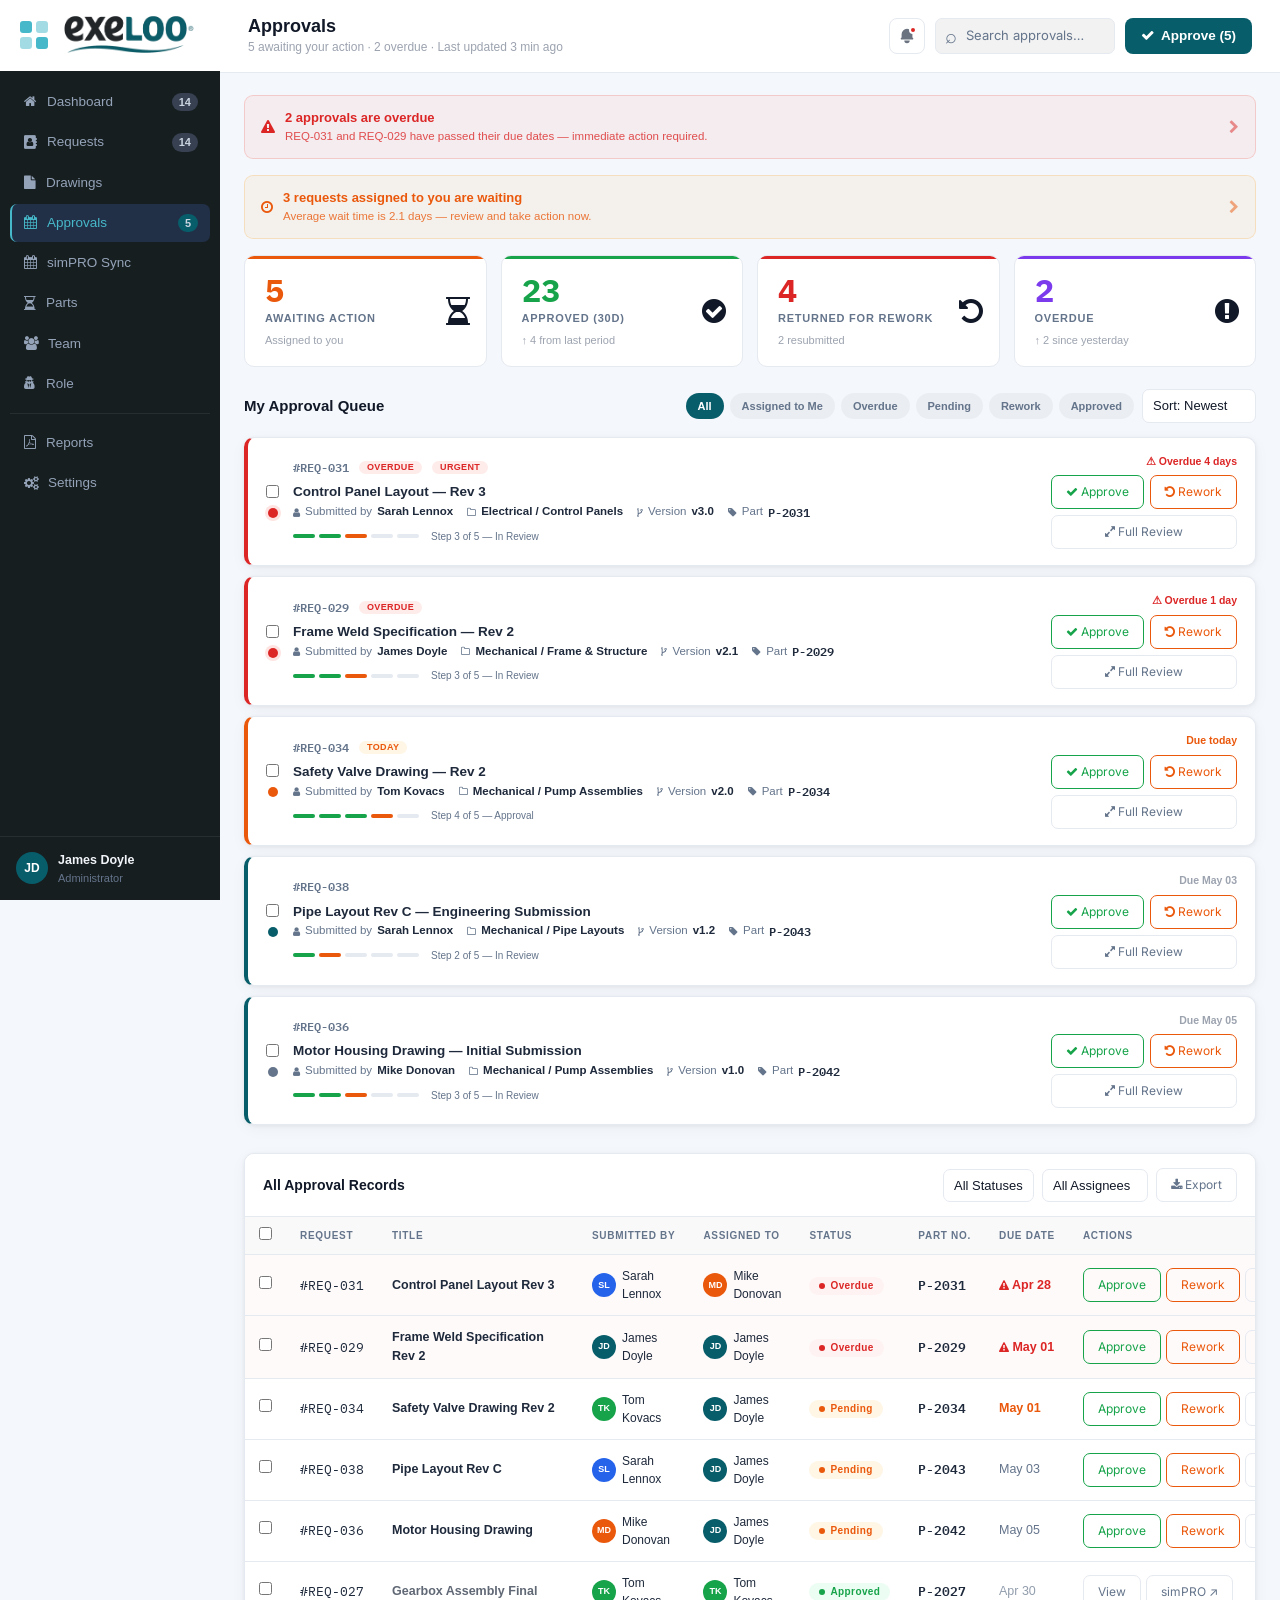
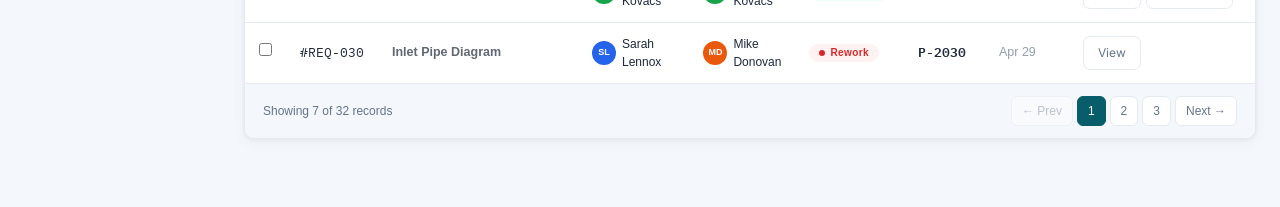
==== approvals.html @ 4ab036d4 "initail commit" ====
<!DOCTYPE html>
<html lang="en">

<head>
  <meta charset="UTF-8" />
  <meta name="viewport" content="width=device-width, initial-scale=1.0" />
  <title>Drawing Manager — Admin Panel</title>
  <link rel="preconnect" href="https://fonts.googleapis.com" />
  <link href="assets/bootstrap.css" rel="stylesheet">
  <link rel="stylesheet" href="https://cdnjs.cloudflare.com/ajax/libs/font-awesome/4.7.0/css/font-awesome.min.css">

  <link
    href="https://fonts.googleapis.com/css2?family=IBM+Plex+Mono:wght@400;600;700&family=Inter:wght@300;400;500;600;700&display=swap"
    rel="stylesheet" />
  <link rel="stylesheet" href="assets/style.css"> 

 
</head>
<body>

<!-- ══════════════════════════════════════════════════════
     SIDEBAR
══════════════════════════════════════════════════════ -->
 <!-- SIDEBAR -->
 <aside class="sidebar">
  <a href="index.html">
    <div class="sidebar-logo">
      <div class="logo-mark">
        <svg width="28" height="28" viewBox="0 0 28 28" fill="none">
          <rect width="12" height="12" rx="3" fill="#47b8c9" />
          <rect x="16" width="12" height="12" rx="3" fill="#47b8c9" opacity="0.5" />
          <rect y="16" width="12" height="12" rx="3" fill="#47b8c9" opacity="0.5" />
          <rect x="16" y="16" width="12" height="12" rx="3" fill="#47b8c9" />
        </svg>
      </div>
      <span class="logo-text"><img src="assets/logo.png" class="img-fluid" alt=""></span>
    </div>
  </a>
  <nav class="sidebar-nav">
    <a href="index.html" class="nav-item">
      <i class="fa fa-home"></i>
      <span>Dashboard</span>
      <span class="nav-badge">14</span>
    </a>
    <a href="requests.html" class="nav-item">
      <i class="fa fa-address-book"></i>
      <span>Requests</span>
      <span class="nav-badge">14</span>
    </a>
    <a href="files.html" class="nav-item">
      <i class="fa fa-file"></i>
      <span>Drawings</span>
    </a>
    <a href="approvals.html" class="nav-item active">
      <i class="fa fa-calendar"></i>
      <span>Approvals</span>
      <span class="nav-badge urgent">5</span>
    </a>
    <a href="simpro.html" class="nav-item">
      <i class="fa fa-calendar"></i>
      <span>simPRO Sync</span>
    </a>
    <a href="parts.html" class="nav-item">
        <i class="fa fa-hourglass-half"></i>
        <span>Parts</span>
    </a>
    <a href="users.html" class="nav-item">
      <i class="fa fa-users"></i>
      <span>Team</span>
    </a>

    <a href="role.html" class="nav-item">
      <i class="fa fa-user-secret"></i>
      <span>Role</span>
    </a>
    <div class="nav-divider"></div>

    <a href="reports.html" class="nav-item">
      <i class="fa fa-file-pdf-o"></i>
        <span>Reports</span>
    </a>
    <a href="settings.html" class="nav-item">
      <i class="fa fa-cogs"></i>
      <span>Settings</span>
    </a>
  </nav>

  <div class="sidebar-user">
    <div class="user-avatar">JD</div>
    <div class="user-info">
      <span class="user-name">James Doyle</span>
      <span class="user-role">Administrator</span>
    </div>
  </div>

</aside>


<!-- ══════════════════════════════════════════════════════
     MAIN
══════════════════════════════════════════════════════ -->
<main class="main-content">

  <!-- TOPBAR -->
  <header class="topbar" id="topbar">
    <div class="topbar-left">
      <button class="mobile-menu-btn" id="mobileMenuBtn">
        <i class="fa fa-bars"></i>
      </button>
      <h1 class="page-title">Approvals</h1>
      <span class="page-subtitle">5 awaiting your action · 2 overdue · Last updated 3 min ago</span>
    </div>
    <div class="topbar-right">
      <button class="btn-icon" title="Notifications">
        <svg viewBox="0 0 20 20" fill="currentColor">
          <path d="M10 2a6 6 0 00-6 6v3.586l-.707.707A1 1 0 004 14h12a1 1 0 00.707-1.707L16 11.586V8a6 6 0 00-6-6zM10 18a3 3 0 01-3-3h6a3 3 0 01-3 3z"/>
        </svg>
        <span class="notif-dot"></span>
      </button>
      <div class="search-wrap">
        <span class="search-icon">⌕</span>
        <input class="search-input" placeholder="Search approvals…" type="text" oninput="searchApprovals(this.value)">
      </div>
      <button class="btn-primary" onclick="openApproveAllModal()">
        <i class="fa fa-check"></i> Approve (5)
      </button>
    </div>
  </header>

  <!-- PAGE CONTENT -->
  <div class="ap-content">

    <!-- ── ALERT BANNERS ── -->
    <div class="ap-alert overdue-alert" onclick="filterChip('overdue')">
      <i class="fa fa-exclamation-triangle"></i>
      <div class="ap-alert-text">
        <strong>2 approvals are overdue</strong>
        <span>REQ-031 and REQ-029 have passed their due dates — immediate action required.</span>
      </div>
      <i class="fa fa-chevron-right" style="opacity:.5"></i>
    </div>
    <div class="ap-alert pending-alert" onclick="filterChip('mine')">
      <i class="fa fa-clock-o"></i>
      <div class="ap-alert-text">
        <strong>3 requests assigned to you are waiting</strong>
        <span>Average wait time is 2.1 days — review and take action now.</span>
      </div>
      <i class="fa fa-chevron-right" style="opacity:.5"></i>
    </div>

    <!-- ── STATS STRIP ── -->
    <div class="ap-stats">
      <div class="ap-stat s-pending" onclick="filterChip('pending')">
        <div class="ap-stat-val">5</div>
        <div class="ap-stat-label">Awaiting Action</div>
        <div class="ap-stat-sub">Assigned to you</div>
        <i class="fa fa-hourglass-half ap-stat-icon"></i>
      </div>
      <div class="ap-stat s-approved" onclick="filterChip('approved')">
        <div class="ap-stat-val">23</div>
        <div class="ap-stat-label">Approved (30d)</div>
        <div class="ap-stat-sub">↑ 4 from last period</div>
        <i class="fa fa-check-circle ap-stat-icon"></i>
      </div>
      <div class="ap-stat s-rework" onclick="filterChip('rework')">
        <div class="ap-stat-val">4</div>
        <div class="ap-stat-label">Returned for Rework</div>
        <div class="ap-stat-sub">2 resubmitted</div>
        <i class="fa fa-undo ap-stat-icon"></i>
      </div>
      <div class="ap-stat s-overdue" onclick="filterChip('overdue')">
        <div class="ap-stat-val">2</div>
        <div class="ap-stat-label">Overdue</div>
        <div class="ap-stat-sub">↑ 2 since yesterday</div>
        <i class="fa fa-exclamation-circle ap-stat-icon"></i>
      </div>
    </div>

    <!-- ── MY APPROVAL QUEUE ── -->
    <div class="ap-section-header">
      <div class="ap-section-title">My Approval Queue</div>
      <div class="ap-section-right">
        <div class="ap-filter-row" style="margin:0">
          <button class="chip active"    id="chip-all"      onclick="filterChip('all')">All</button>
          <button class="chip"           id="chip-mine"     onclick="filterChip('mine')">Assigned to Me</button>
          <button class="chip"           id="chip-overdue"  onclick="filterChip('overdue')">Overdue</button>
          <button class="chip"           id="chip-pending"  onclick="filterChip('pending')">Pending</button>
          <button class="chip"           id="chip-rework"   onclick="filterChip('rework')">Rework</button>
          <button class="chip"           id="chip-approved" onclick="filterChip('approved')">Approved</button>
        </div>
        <select class="filter-select" onchange="showToast('Sorted: '+this.value,'info')">
          <option>Sort: Newest</option>
          <option>Sort: Due Date</option>
          <option>Sort: Priority</option>
          <option>Sort: Requester</option>
        </select>
      </div>
    </div>

    <!-- Bulk bar -->
    <div class="bulk-bar" id="bulkBar">
      <i class="fa fa-check-square-o"></i>
      <span id="bulkCount">0 selected</span>
      <div class="bulk-actions">
        <button class="btn-badge approve" onclick="bulkApprove()"><i class="fa fa-check"></i> Approve Selected</button>
        <button class="btn-badge rework"  onclick="bulkRework()"><i class="fa fa-undo"></i> Send for Rework</button>
        <button class="btn-badge" onclick="clearBulk()"><i class="fa fa-times"></i> Clear</button>
      </div>
    </div>

    <!-- QUEUE CARDS -->
    <div class="ap-queue" id="apQueue">

      <!-- Card 1 — Overdue / Urgent -->
      <div class="ap-card urgent" data-id="c1" data-status="pending" data-priority="urgent" onclick="openDetail('c1')">
        <div style="display:flex;flex-direction:column;align-items:center;gap:8px">
          <input type="checkbox" onclick="event.stopPropagation()" onchange="onCardChk(this,'c1')">
          <div class="ap-priority-dot dot-urgent" title="Urgent"></div>
        </div>
        <div class="ap-card-body">
          <div class="ap-card-top">
            <span class="ap-req-id">#REQ-031</span>
            <span class="badge" style="background:rgba(240,68,56,.1);color:var(--red);font-size:9px;padding:2px 8px">OVERDUE</span>
            <span class="badge" style="background:rgba(240,68,56,.1);color:var(--red);font-size:9px;padding:2px 8px">URGENT</span>
          </div>
          <div class="ap-card-title">Control Panel Layout — Rev 3</div>
          <div class="ap-card-meta">
            <div class="ap-meta-item"><i class="fa fa-user"></i> Submitted by <strong>Sarah Lennox</strong></div>
            <div class="ap-meta-item"><i class="fa fa-folder-o"></i> <strong>Electrical / Control Panels</strong></div>
            <div class="ap-meta-item"><i class="fa fa-code-fork"></i> Version <strong>v3.0</strong></div>
            <div class="ap-meta-item"><i class="fa fa-tag"></i> Part <strong class="part-no">P-2031</strong></div>
          </div>
          <div class="ap-wf-mini">
            <div class="ap-wf-dot done"></div>
            <div class="ap-wf-dot done"></div>
            <div class="ap-wf-dot active"></div>
            <div class="ap-wf-dot"></div>
            <div class="ap-wf-dot"></div>
            <span style="font-size:10px;color:var(--text-dim);margin-left:8px">Step 3 of 5 — In Review</span>
          </div>
        </div>
        <div class="ap-card-actions">
          <div class="ap-time-badge overdue">⚠ Overdue 4 days</div>
          <div class="ap-card-btns">
            <button class="btn-ghost tbl-act-btn approve" onclick="event.stopPropagation();quickApprove('c1')"><i class="fa fa-check"></i> Approve</button>
            <button class="btn-ghost tbl-act-btn rework"  onclick="event.stopPropagation();quickRework('c1')"><i class="fa fa-undo"></i> Rework</button>
          </div>
          <button class="btn-ghost tbl-act-btn" onclick="event.stopPropagation();openDetail('c1')" style="width:100%;text-align:center"><i class="fa fa-expand"></i> Full Review</button>
        </div>
      </div>

      <!-- Card 2 — Overdue -->
      <div class="ap-card urgent" data-id="c2" data-status="pending" data-priority="high" onclick="openDetail('c2')">
        <div style="display:flex;flex-direction:column;align-items:center;gap:8px">
          <input type="checkbox" onclick="event.stopPropagation()" onchange="onCardChk(this,'c2')">
          <div class="ap-priority-dot dot-urgent" title="High Priority"></div>
        </div>
        <div class="ap-card-body">
          <div class="ap-card-top">
            <span class="ap-req-id">#REQ-029</span>
            <span class="badge" style="background:rgba(240,68,56,.1);color:var(--red);font-size:9px;padding:2px 8px">OVERDUE</span>
          </div>
          <div class="ap-card-title">Frame Weld Specification — Rev 2</div>
          <div class="ap-card-meta">
            <div class="ap-meta-item"><i class="fa fa-user"></i> Submitted by <strong>James Doyle</strong></div>
            <div class="ap-meta-item"><i class="fa fa-folder-o"></i> <strong>Mechanical / Frame &amp; Structure</strong></div>
            <div class="ap-meta-item"><i class="fa fa-code-fork"></i> Version <strong>v2.1</strong></div>
            <div class="ap-meta-item"><i class="fa fa-tag"></i> Part <strong class="part-no">P-2029</strong></div>
          </div>
          <div class="ap-wf-mini">
            <div class="ap-wf-dot done"></div>
            <div class="ap-wf-dot done"></div>
            <div class="ap-wf-dot active"></div>
            <div class="ap-wf-dot"></div>
            <div class="ap-wf-dot"></div>
            <span style="font-size:10px;color:var(--text-dim);margin-left:8px">Step 3 of 5 — In Review</span>
          </div>
        </div>
        <div class="ap-card-actions">
          <div class="ap-time-badge overdue">⚠ Overdue 1 day</div>
          <div class="ap-card-btns">
            <button class="btn-ghost tbl-act-btn approve" onclick="event.stopPropagation();quickApprove('c2')"><i class="fa fa-check"></i> Approve</button>
            <button class="btn-ghost tbl-act-btn rework"  onclick="event.stopPropagation();quickRework('c2')"><i class="fa fa-undo"></i> Rework</button>
          </div>
          <button class="btn-ghost tbl-act-btn" onclick="event.stopPropagation();openDetail('c2')" style="width:100%;text-align:center"><i class="fa fa-expand"></i> Full Review</button>
        </div>
      </div>

      <!-- Card 3 -->
      <div class="ap-card pending" data-id="c3" data-status="pending" data-priority="normal" onclick="openDetail('c3')">
        <div style="display:flex;flex-direction:column;align-items:center;gap:8px">
          <input type="checkbox" onclick="event.stopPropagation()" onchange="onCardChk(this,'c3')">
          <div class="ap-priority-dot dot-high" title="High Priority"></div>
        </div>
        <div class="ap-card-body">
          <div class="ap-card-top">
            <span class="ap-req-id">#REQ-034</span>
            <span class="badge" style="background:var(--orange-light);color:var(--orange);font-size:9px;padding:2px 8px">TODAY</span>
          </div>
          <div class="ap-card-title">Safety Valve Drawing — Rev 2</div>
          <div class="ap-card-meta">
            <div class="ap-meta-item"><i class="fa fa-user"></i> Submitted by <strong>Tom Kovacs</strong></div>
            <div class="ap-meta-item"><i class="fa fa-folder-o"></i> <strong>Mechanical / Pump Assemblies</strong></div>
            <div class="ap-meta-item"><i class="fa fa-code-fork"></i> Version <strong>v2.0</strong></div>
            <div class="ap-meta-item"><i class="fa fa-tag"></i> Part <strong class="part-no">P-2034</strong></div>
          </div>
          <div class="ap-wf-mini">
            <div class="ap-wf-dot done"></div>
            <div class="ap-wf-dot done"></div>
            <div class="ap-wf-dot done"></div>
            <div class="ap-wf-dot active"></div>
            <div class="ap-wf-dot"></div>
            <span style="font-size:10px;color:var(--text-dim);margin-left:8px">Step 4 of 5 — Approval</span>
          </div>
        </div>
        <div class="ap-card-actions">
          <div class="ap-time-badge" style="color:var(--orange)">Due today</div>
          <div class="ap-card-btns">
            <button class="btn-ghost tbl-act-btn approve" onclick="event.stopPropagation();quickApprove('c3')"><i class="fa fa-check"></i> Approve</button>
            <button class="btn-ghost tbl-act-btn rework"  onclick="event.stopPropagation();quickRework('c3')"><i class="fa fa-undo"></i> Rework</button>
          </div>
          <button class="btn-ghost tbl-act-btn" onclick="event.stopPropagation();openDetail('c3')" style="width:100%;text-align:center"><i class="fa fa-expand"></i> Full Review</button>
        </div>
      </div>

      <!-- Card 4 -->
      <div class="ap-card info" data-id="c4" data-status="pending" data-priority="normal" onclick="openDetail('c4')">
        <div style="display:flex;flex-direction:column;align-items:center;gap:8px">
          <input type="checkbox" onclick="event.stopPropagation()" onchange="onCardChk(this,'c4')">
          <div class="ap-priority-dot dot-normal"></div>
        </div>
        <div class="ap-card-body">
          <div class="ap-card-top">
            <span class="ap-req-id">#REQ-038</span>
          </div>
          <div class="ap-card-title">Pipe Layout Rev C — Engineering Submission</div>
          <div class="ap-card-meta">
            <div class="ap-meta-item"><i class="fa fa-user"></i> Submitted by <strong>Sarah Lennox</strong></div>
            <div class="ap-meta-item"><i class="fa fa-folder-o"></i> <strong>Mechanical / Pipe Layouts</strong></div>
            <div class="ap-meta-item"><i class="fa fa-code-fork"></i> Version <strong>v1.2</strong></div>
            <div class="ap-meta-item"><i class="fa fa-tag"></i> Part <strong class="part-no">P-2043</strong></div>
          </div>
          <div class="ap-wf-mini">
            <div class="ap-wf-dot done"></div>
            <div class="ap-wf-dot active"></div>
            <div class="ap-wf-dot"></div>
            <div class="ap-wf-dot"></div>
            <div class="ap-wf-dot"></div>
            <span style="font-size:10px;color:var(--text-dim);margin-left:8px">Step 2 of 5 — In Review</span>
          </div>
        </div>
        <div class="ap-card-actions">
          <div class="ap-time-badge">Due May 03</div>
          <div class="ap-card-btns">
            <button class="btn-ghost tbl-act-btn approve" onclick="event.stopPropagation();quickApprove('c4')"><i class="fa fa-check"></i> Approve</button>
            <button class="btn-ghost tbl-act-btn rework"  onclick="event.stopPropagation();quickRework('c4')"><i class="fa fa-undo"></i> Rework</button>
          </div>
          <button class="btn-ghost tbl-act-btn" onclick="event.stopPropagation();openDetail('c4')" style="width:100%;text-align:center"><i class="fa fa-expand"></i> Full Review</button>
        </div>
      </div>

      <!-- Card 5 -->
      <div class="ap-card info" data-id="c5" data-status="pending" data-priority="low" onclick="openDetail('c5')">
        <div style="display:flex;flex-direction:column;align-items:center;gap:8px">
          <input type="checkbox" onclick="event.stopPropagation()" onchange="onCardChk(this,'c5')">
          <div class="ap-priority-dot dot-low"></div>
        </div>
        <div class="ap-card-body">
          <div class="ap-card-top">
            <span class="ap-req-id">#REQ-036</span>
          </div>
          <div class="ap-card-title">Motor Housing Drawing — Initial Submission</div>
          <div class="ap-card-meta">
            <div class="ap-meta-item"><i class="fa fa-user"></i> Submitted by <strong>Mike Donovan</strong></div>
            <div class="ap-meta-item"><i class="fa fa-folder-o"></i> <strong>Mechanical / Pump Assemblies</strong></div>
            <div class="ap-meta-item"><i class="fa fa-code-fork"></i> Version <strong>v1.0</strong></div>
            <div class="ap-meta-item"><i class="fa fa-tag"></i> Part <strong class="part-no">P-2042</strong></div>
          </div>
          <div class="ap-wf-mini">
            <div class="ap-wf-dot done"></div>
            <div class="ap-wf-dot done"></div>
            <div class="ap-wf-dot active"></div>
            <div class="ap-wf-dot"></div>
            <div class="ap-wf-dot"></div>
            <span style="font-size:10px;color:var(--text-dim);margin-left:8px">Step 3 of 5 — In Review</span>
          </div>
        </div>
        <div class="ap-card-actions">
          <div class="ap-time-badge">Due May 05</div>
          <div class="ap-card-btns">
            <button class="btn-ghost tbl-act-btn approve" onclick="event.stopPropagation();quickApprove('c5')"><i class="fa fa-check"></i> Approve</button>
            <button class="btn-ghost tbl-act-btn rework"  onclick="event.stopPropagation();quickRework('c5')"><i class="fa fa-undo"></i> Rework</button>
          </div>
          <button class="btn-ghost tbl-act-btn" onclick="event.stopPropagation();openDetail('c5')" style="width:100%;text-align:center"><i class="fa fa-expand"></i> Full Review</button>
        </div>
      </div>

    </div><!-- /ap-queue -->


    <!-- ── ALL APPROVALS TABLE ── -->
    <div class="ap-table-wrap">
      <div class="ap-table-header">
        <div class="ap-table-title">All Approval Records</div>
        <div class="ap-table-controls">
          <select class="filter-select" onchange="showToast('Filter: '+this.value,'info')">
            <option>All Statuses</option>
            <option>Pending</option>
            <option>Approved</option>
            <option>Rework</option>
            <option>Rejected</option>
          </select>
          <select class="filter-select" onchange="showToast('Filter: '+this.value,'info')">
            <option>All Assignees</option>
            <option>James Doyle</option>
            <option>Sarah Lennox</option>
            <option>Mike Donovan</option>
            <option>Tom Kovacs</option>
          </select>
          <button class="btn-ghost" onclick="showToast('Exporting…','info')"><i class="fa fa-download"></i> Export</button>
        </div>
      </div>

      <div style="overflow-x:auto">
        <table class="ap-table">
          <thead>
            <tr>
              <th style="width:32px"><input type="checkbox" id="tblChkAll" onchange="tblToggleAll(this)"></th>
              <th>Request</th>
              <th>Title</th>
              <th>Submitted By</th>
              <th>Assigned To</th>
              <th>Status</th>
              <th>Part No.</th>
              <th>Due Date</th>
              <th>Actions</th>
            </tr>
          </thead>
          <tbody id="approvalsTbody">

            <tr class="overdue-row" onclick="openDetail('c1')">
              <td onclick="event.stopPropagation()"><input type="checkbox" onchange="tblChk(this)"></td>
              <td class="req-id">#REQ-031</td>
              <td style="font-weight:600;color:var(--text);min-width:200px">Control Panel Layout Rev 3</td>
              <td><div class="asn-chip"><div class="asn-av av-blue">SL</div> Sarah Lennox</div></td>
              <td><div class="asn-chip"><div class="asn-av av-orange">MD</div> Mike Donovan</div></td>
              <td><span class="badge" style="background:var(--red-light);color:var(--red)"><span class="badge-dot" style="background:var(--red)"></span>Overdue</span></td>
              <td class="part-no">P-2031</td>
              <td class="due-cell overdue"><i class="fa fa-exclamation-triangle" style="font-size:10px"></i> Apr 28</td>
              <td>
                <div class="tbl-acts">
                  <button class="btn-ghost tbl-act-btn approve" onclick="event.stopPropagation();quickApprove('c1')">Approve</button>
                  <button class="btn-ghost tbl-act-btn rework"  onclick="event.stopPropagation();quickRework('c1')">Rework</button>
                  <button class="btn-ghost tbl-act-btn"          onclick="event.stopPropagation();openDetail('c1')"><i class="fa fa-eye"></i></button>
                </div>
              </td>
            </tr>

            <tr class="overdue-row" onclick="openDetail('c2')">
              <td onclick="event.stopPropagation()"><input type="checkbox" onchange="tblChk(this)"></td>
              <td class="req-id">#REQ-029</td>
              <td style="font-weight:600;color:var(--text);min-width:200px">Frame Weld Specification Rev 2</td>
              <td><div class="asn-chip"><div class="asn-av av-theme">JD</div> James Doyle</div></td>
              <td><div class="asn-chip"><div class="asn-av av-theme">JD</div> James Doyle</div></td>
              <td><span class="badge" style="background:var(--red-light);color:var(--red)"><span class="badge-dot" style="background:var(--red)"></span>Overdue</span></td>
              <td class="part-no">P-2029</td>
              <td class="due-cell overdue"><i class="fa fa-exclamation-triangle" style="font-size:10px"></i> May 01</td>
              <td>
                <div class="tbl-acts">
                  <button class="btn-ghost tbl-act-btn approve" onclick="event.stopPropagation();quickApprove('c2')">Approve</button>
                  <button class="btn-ghost tbl-act-btn rework"  onclick="event.stopPropagation();quickRework('c2')">Rework</button>
                  <button class="btn-ghost tbl-act-btn"          onclick="event.stopPropagation();openDetail('c2')"><i class="fa fa-eye"></i></button>
                </div>
              </td>
            </tr>

            <tr onclick="openDetail('c3')">
              <td onclick="event.stopPropagation()"><input type="checkbox" onchange="tblChk(this)"></td>
              <td class="req-id">#REQ-034</td>
              <td style="font-weight:600;color:var(--text)">Safety Valve Drawing Rev 2</td>
              <td><div class="asn-chip"><div class="asn-av av-green">TK</div> Tom Kovacs</div></td>
              <td><div class="asn-chip"><div class="asn-av av-theme">JD</div> James Doyle</div></td>
              <td><span class="badge" style="background:var(--orange-light);color:var(--orange)"><span class="badge-dot" style="background:var(--orange)"></span>Pending</span></td>
              <td class="part-no">P-2034</td>
              <td class="due-cell today">May 01</td>
              <td>
                <div class="tbl-acts">
                  <button class="btn-ghost tbl-act-btn approve" onclick="event.stopPropagation();quickApprove('c3')">Approve</button>
                  <button class="btn-ghost tbl-act-btn rework"  onclick="event.stopPropagation();quickRework('c3')">Rework</button>
                  <button class="btn-ghost tbl-act-btn"          onclick="event.stopPropagation();openDetail('c3')"><i class="fa fa-eye"></i></button>
                </div>
              </td>
            </tr>

            <tr onclick="openDetail('c4')">
              <td onclick="event.stopPropagation()"><input type="checkbox" onchange="tblChk(this)"></td>
              <td class="req-id">#REQ-038</td>
              <td style="font-weight:600;color:var(--text)">Pipe Layout Rev C</td>
              <td><div class="asn-chip"><div class="asn-av av-blue">SL</div> Sarah Lennox</div></td>
              <td><div class="asn-chip"><div class="asn-av av-theme">JD</div> James Doyle</div></td>
              <td><span class="badge" style="background:var(--orange-light);color:var(--orange)"><span class="badge-dot" style="background:var(--orange)"></span>Pending</span></td>
              <td class="part-no">P-2043</td>
              <td class="due-cell soon">May 03</td>
              <td>
                <div class="tbl-acts">
                  <button class="btn-ghost tbl-act-btn approve" onclick="event.stopPropagation();quickApprove('c4')">Approve</button>
                  <button class="btn-ghost tbl-act-btn rework"  onclick="event.stopPropagation();quickRework('c4')">Rework</button>
                  <button class="btn-ghost tbl-act-btn"          onclick="event.stopPropagation();openDetail('c4')"><i class="fa fa-eye"></i></button>
                </div>
              </td>
            </tr>

            <tr onclick="openDetail('c5')">
              <td onclick="event.stopPropagation()"><input type="checkbox" onchange="tblChk(this)"></td>
              <td class="req-id">#REQ-036</td>
              <td style="font-weight:600;color:var(--text)">Motor Housing Drawing</td>
              <td><div class="asn-chip"><div class="asn-av av-orange">MD</div> Mike Donovan</div></td>
              <td><div class="asn-chip"><div class="asn-av av-theme">JD</div> James Doyle</div></td>
              <td><span class="badge" style="background:var(--orange-light);color:var(--orange)"><span class="badge-dot" style="background:var(--orange)"></span>Pending</span></td>
              <td class="part-no">P-2042</td>
              <td class="due-cell soon">May 05</td>
              <td>
                <div class="tbl-acts">
                  <button class="btn-ghost tbl-act-btn approve" onclick="event.stopPropagation();quickApprove('c5')">Approve</button>
                  <button class="btn-ghost tbl-act-btn rework"  onclick="event.stopPropagation();quickRework('c5')">Rework</button>
                  <button class="btn-ghost tbl-act-btn"          onclick="event.stopPropagation();openDetail('c5')"><i class="fa fa-eye"></i></button>
                </div>
              </td>
            </tr>

            <tr onclick="showToast('Opening REQ-027…','info')">
              <td onclick="event.stopPropagation()"><input type="checkbox" onchange="tblChk(this)"></td>
              <td class="req-id">#REQ-027</td>
              <td style="font-weight:600;color:var(--text);opacity:.7">Gearbox Assembly Final</td>
              <td><div class="asn-chip"><div class="asn-av av-green">TK</div> Tom Kovacs</div></td>
              <td><div class="asn-chip"><div class="asn-av av-green">TK</div> Tom Kovacs</div></td>
              <td><span class="badge" style="background:var(--green-light);color:var(--green)"><span class="badge-dot" style="background:var(--green)"></span>Approved</span></td>
              <td class="part-no">P-2027</td>
              <td class="due-cell soon" style="opacity:.7">Apr 30</td>
              <td>
                <div class="tbl-acts">
                  <button class="btn-ghost tbl-act-btn view" onclick="event.stopPropagation();showToast('Opening…','info')">View</button>
                  <button class="btn-ghost tbl-act-btn" onclick="event.stopPropagation();showToast('Opening simPRO…','info')">simPRO ↗</button>
                </div>
              </td>
            </tr>

            <tr onclick="showToast('Opening REQ-030…','info')">
              <td onclick="event.stopPropagation()"><input type="checkbox" onchange="tblChk(this)"></td>
              <td class="req-id">#REQ-030</td>
              <td style="font-weight:600;color:var(--text);opacity:.7">Inlet Pipe Diagram</td>
              <td><div class="asn-chip"><div class="asn-av av-blue">SL</div> Sarah Lennox</div></td>
              <td><div class="asn-chip"><div class="asn-av av-orange">MD</div> Mike Donovan</div></td>
              <td><span class="badge" style="background:var(--red-light);color:var(--red)"><span class="badge-dot" style="background:var(--red)"></span>Rework</span></td>
              <td class="part-no">P-2030</td>
              <td class="due-cell soon" style="opacity:.7">Apr 29</td>
              <td>
                <div class="tbl-acts">
                  <button class="btn-ghost tbl-act-btn view" onclick="event.stopPropagation();showToast('Opening…','info')">View</button>
                </div>
              </td>
            </tr>

          </tbody>
        </table>
      </div>

      <div class="ap-pagination">
        <span>Showing 7 of 32 records</span>
        <div class="pg-btns">
          <button class="pg-btn disabled">← Prev</button>
          <button class="pg-btn active">1</button>
          <button class="pg-btn">2</button>
          <button class="pg-btn">3</button>
          <button class="pg-btn">Next →</button>
        </div>
      </div>
    </div><!-- /ap-table-wrap -->

  </div><!-- /ap-content -->
</main>


<!-- ══════════════════════════════════════════════════════
     APPROVAL DETAIL SLIDE PANEL
══════════════════════════════════════════════════════ -->
<div class="detail-overlay" id="detailOverlay" onclick="closeDetail()">
  <div class="detail-panel" onclick="event.stopPropagation()">

    <div class="dp-header">
      <div class="dp-header-body">
        <div class="dp-req-id" id="dpReqId">#REQ-031</div>
        <div class="dp-title"  id="dpTitle">Control Panel Layout — Rev 3</div>
      </div>
      <button class="dp-close" onclick="closeDetail()">✕</button>
    </div>

    <!-- Workflow tracker -->
    <div class="dp-workflow">
      <div class="dp-wf-label">Workflow Progress</div>
      <div class="dp-wf-track">
        <div class="dp-wf-step done">
          <div class="dp-wf-circle"><i class="fa fa-check"></i></div>
          <div class="dp-wf-step-label">Draft</div>
        </div>
        <div class="dp-wf-line done"></div>
        <div class="dp-wf-step done">
          <div class="dp-wf-circle"><i class="fa fa-check"></i></div>
          <div class="dp-wf-step-label">Submitted</div>
        </div>
        <div class="dp-wf-line done"></div>
        <div class="dp-wf-step active">
          <div class="dp-wf-circle"><i class="fa fa-eye"></i></div>
          <div class="dp-wf-step-label">In Review</div>
        </div>
        <div class="dp-wf-line"></div>
        <div class="dp-wf-step">
          <div class="dp-wf-circle"><i class="fa fa-check"></i></div>
          <div class="dp-wf-step-label">Approval</div>
        </div>
        <div class="dp-wf-line"></div>
        <div class="dp-wf-step">
          <div class="dp-wf-circle"><i class="fa fa-flag"></i></div>
          <div class="dp-wf-step-label">Complete</div>
        </div>
      </div>
    </div>

    <!-- Tabs -->
    <div class="dp-body">
      <div class="dp-tabs">
        <div class="dp-tab active" onclick="switchTab('details')">Details</div>
        <div class="dp-tab" onclick="switchTab('files')">Files</div>
        <div class="dp-tab" onclick="switchTab('comments')">Comments <span style="font-size:10px;background:rgba(8,93,106,.1);color:var(--theme);padding:1px 6px;border-radius:20px;font-weight:700;margin-left:3px">3</span></div>
        <div class="dp-tab" onclick="switchTab('history')">History</div>
      </div>

      <!-- DETAILS TAB -->
      <div class="dp-tab-content active" id="tab-details">
        <div class="dp-meta-grid">
          <div class="dp-meta-item">
            <div class="dp-meta-key">Status</div>
            <div class="dp-meta-val"><span class="badge" style="background:var(--orange-light);color:var(--orange)"><span class="badge-dot" style="background:var(--orange)"></span>In Review</span></div>
          </div>
          <div class="dp-meta-item">
            <div class="dp-meta-key">Priority</div>
            <div class="dp-meta-val" style="color:var(--red)"><i class="fa fa-circle" style="font-size:8px;margin-right:5px"></i>Urgent</div>
          </div>
          <div class="dp-meta-item">
            <div class="dp-meta-key">Submitted By</div>
            <div class="dp-meta-val">Sarah Lennox</div>
          </div>
          <div class="dp-meta-item">
            <div class="dp-meta-key">Assigned To</div>
            <div class="dp-meta-val">Mike Donovan</div>
          </div>
          <div class="dp-meta-item">
            <div class="dp-meta-key">Due Date</div>
            <div class="dp-meta-val" style="color:var(--red)"><i class="fa fa-exclamation-triangle" style="font-size:10px;margin-right:4px"></i>Apr 28 (Overdue)</div>
          </div>
          <div class="dp-meta-item">
            <div class="dp-meta-key">Submitted</div>
            <div class="dp-meta-val">Apr 25, 2026</div>
          </div>
          <div class="dp-meta-item">
            <div class="dp-meta-key">Part Number</div>
            <div class="dp-meta-val mono">P-2031</div>
          </div>
          <div class="dp-meta-item">
            <div class="dp-meta-key">Version</div>
            <div class="dp-meta-val">v3.0 (current)</div>
          </div>
          <div class="dp-meta-item">
            <div class="dp-meta-key">simPRO</div>
            <div class="dp-meta-val"><a href="#">View Part ↗</a></div>
          </div>
          <div class="dp-meta-item">
            <div class="dp-meta-key">Folder</div>
            <div class="dp-meta-val">Electrical / Control Panels</div>
          </div>
        </div>

        <div style="margin-bottom:12px">
          <div class="approval-note-label" style="margin-bottom:7px">Description</div>
          <div class="approval-note">Control Panel layout drawing for the new production line unit. Includes terminal block positions, cable routing, and earthing points. Rev 3 corrects dimensional discrepancy noted in Rev 2 review.</div>
        </div>

        <div style="margin-bottom:12px">
          <div class="approval-note-label" style="margin-bottom:7px">Previous Review Note</div>
          <div class="approval-note" style="border-left:3px solid var(--orange);">
            <strong style="font-size:12px;color:var(--text)">Mike Donovan</strong> <span style="font-size:11px;color:var(--text-muted)">Apr 29</span><br>
            <span style="font-size:12px;color:var(--text-dim);margin-top:3px;display:block">Dimensions on Section C don't match the spec sheet (ref: ENG-STD-2024-11). Please revise tolerance to ±0.5mm before re-submitting for approval.</span>
          </div>
        </div>
      </div>

      <!-- FILES TAB -->
      <div class="dp-tab-content" id="tab-files">
        <div class="dp-file-row">
          <div class="dp-file-icon fi-pdf"><i class="fa fa-file-pdf-o"></i></div>
          <div class="dp-file-info">
            <div class="dp-file-name">ControlPanel_Layout_v3.pdf</div>
            <div class="dp-file-meta">Rev 3 · Uploaded May 01 · 1.9 MB · <strong style="color:var(--theme)">Current</strong></div>
          </div>
          <div class="dp-file-acts">
            <button class="btn-badge view" onclick="showToast('Opening file…','info')">View</button>
            <button class="btn-badge" onclick="showToast('Downloading…','info')"><i class="fa fa-download"></i></button>
          </div>
        </div>
        <div class="dp-file-row" style="opacity:.65">
          <div class="dp-file-icon fi-pdf"><i class="fa fa-file-pdf-o"></i></div>
          <div class="dp-file-info">
            <div class="dp-file-name">ControlPanel_Layout_v2.pdf</div>
            <div class="dp-file-meta">Rev 2 · Uploaded Apr 28 · 1.7 MB</div>
          </div>
          <div class="dp-file-acts">
            <button class="btn-badge" onclick="showToast('Opening v2…','info')">View</button>
          </div>
        </div>
        <div class="dp-file-row" style="opacity:.65">
          <div class="dp-file-icon fi-pdf"><i class="fa fa-file-pdf-o"></i></div>
          <div class="dp-file-info">
            <div class="dp-file-name">ControlPanel_Layout_v1.pdf</div>
            <div class="dp-file-meta">Rev 1 · Uploaded Apr 25 · 1.5 MB</div>
          </div>
          <div class="dp-file-acts">
            <button class="btn-badge" onclick="showToast('Opening v1…','info')">View</button>
          </div>
        </div>
        <div class="dp-file-row" style="opacity:.65">
          <div class="dp-file-icon fi-dwg"><i class="fa fa-file-code-o"></i></div>
          <div class="dp-file-info">
            <div class="dp-file-name">ControlPanel_Layout_v3.dwg</div>
            <div class="dp-file-meta">CAD source · Uploaded May 01 · 4.3 MB</div>
          </div>
          <div class="dp-file-acts">
            <button class="btn-badge" onclick="showToast('Downloading…','info')"><i class="fa fa-download"></i></button>
          </div>
        </div>
      </div>

      <!-- COMMENTS TAB -->
      <div class="dp-tab-content" id="tab-comments">
        <div class="dp-comment">
          <div class="dp-c-av" style="background:var(--orange)">MD</div>
          <div class="dp-c-body">
            <span class="dp-c-author">Mike Donovan <span class="dp-c-time">Apr 29 · 10:22am</span></span>
            <div class="dp-c-text">Dimensions on Section C don't match the spec sheet (ref: ENG-STD-2024-11). Please revise tolerance to ±0.5mm before re-submitting.</div>
          </div>
        </div>
        <div class="dp-comment">
          <div class="dp-c-av" style="background:var(--theme)">SL</div>
          <div class="dp-c-body">
            <span class="dp-c-author">Sarah Lennox <span class="dp-c-time">Apr 30 · 2:15pm</span></span>
            <div class="dp-c-text">Acknowledged. Updating Section C now — will resubmit by end of day.</div>
          </div>
        </div>
        <div class="dp-comment">
          <div class="dp-c-av" style="background:var(--purple)">JD</div>
          <div class="dp-c-body">
            <span class="dp-c-author">James Doyle <span class="dp-c-time">May 01 · 9:10am</span></span>
            <div class="dp-c-text">Rev 3 uploaded — Section C corrected. Tolerance now ±0.5mm. Mike please review and approve at your earliest.</div>
          </div>
        </div>
        <div class="dp-c-input-row">
          <div class="dp-c-av" style="background:var(--theme);flex-shrink:0">JD</div>
          <input class="dp-c-input" type="text" placeholder="Add a comment…" id="dpComment" onkeydown="if(event.key==='Enter')addComment()">
          <button class="btn-sm-blue" onclick="addComment()">Send</button>
        </div>
      </div>

      <!-- HISTORY TAB -->
      <div class="dp-tab-content" id="tab-history">
        <div class="dp-timeline">
          <div class="dp-tl-item">
            <div class="dp-tl-dot orange"><i class="fa fa-eye"></i></div>
            <div class="dp-tl-time">May 01, 2026 · 8:45am</div>
            <div class="dp-tl-event">Rev 3 submitted for review</div>
            <div class="dp-tl-note">Sarah Lennox uploaded ControlPanel_Layout_v3.pdf</div>
          </div>
          <div class="dp-tl-item">
            <div class="dp-tl-dot red"><i class="fa fa-undo"></i></div>
            <div class="dp-tl-time">Apr 29, 2026 · 10:22am</div>
            <div class="dp-tl-event">Sent for rework by Mike Donovan</div>
            <div class="dp-tl-note">"Dimensions on Section C don't match spec. Please revise tolerance."</div>
          </div>
          <div class="dp-tl-item">
            <div class="dp-tl-dot blue"><i class="fa fa-eye"></i></div>
            <div class="dp-tl-time">Apr 28, 2026 · 3:30pm</div>
            <div class="dp-tl-event">Rev 2 submitted for review</div>
            <div class="dp-tl-note">Sarah Lennox uploaded ControlPanel_Layout_v2.pdf</div>
          </div>
          <div class="dp-tl-item">
            <div class="dp-tl-dot blue"><i class="fa fa-paper-plane"></i></div>
            <div class="dp-tl-time">Apr 25, 2026 · 11:00am</div>
            <div class="dp-tl-event">Initial submission by James Doyle</div>
            <div class="dp-tl-note">Request created and assigned to Mike Donovan for review.</div>
          </div>
          <div class="dp-tl-item">
            <div class="dp-tl-dot" style="background:var(--border-dark)"><i class="fa fa-plus" style="color:var(--text-muted)"></i></div>
            <div class="dp-tl-time">Apr 24, 2026 · 4:00pm</div>
            <div class="dp-tl-event">Request created as Draft</div>
            <div class="dp-tl-note">James Doyle created #REQ-031 Control Panel Layout.</div>
          </div>
        </div>
      </div>

    </div><!-- /dp-body -->

    <!-- Decision panel -->
    <div class="dp-decision">
      <div class="dp-decision-label">Make a Decision</div>
      <div class="dp-decision-row">
        <button class="dp-dec-btn dec-approve" onclick="approveFromPanel()"><i class="fa fa-check"></i> Approve</button>
        <button class="dp-dec-btn dec-rework"  onclick="reworkFromPanel()"><i class="fa fa-undo"></i> Send for Rework</button>
        <button class="dp-dec-btn dec-reject"  onclick="rejectFromPanel()"><i class="fa fa-times"></i> Reject</button>
      </div>
      <div class="dp-note-row">
        <input class="dp-note-input" type="text" placeholder="Add decision note (optional)…" id="decisionNote">
        <button class="dp-dec-btn dec-forward" style="max-width:140px" onclick="forwardApproval()"><i class="fa fa-forward"></i> Forward</button>
      </div>
    </div>

  </div><!-- /detail-panel -->
</div><!-- /detail-overlay -->


<!-- ══════════════════════════════════════════════════════
     APPROVE ALL MODAL
══════════════════════════════════════════════════════ -->
<div class="modal-overlay" id="approveAllModal" onclick="closeApproveAllModal()">
  <div class="modal" onclick="event.stopPropagation()" style="max-width:480px;min-width:440px">
    <div class="modal-header p-0 m-0" style="padding-bottom:15px;border-bottom:1px solid var(--border);margin-bottom:20px">
      <span class="modal-title" style="font-size:16px;font-weight:700;color:var(--text)">
        <i class="fa fa-check-circle" style="color:var(--green);margin-right:8px"></i>Approve All Pending
      </span>
      <button class="modal-close" onclick="closeApproveAllModal()" style="font-size:20px;background:none;border:none;cursor:pointer;color:var(--text-dim)">✕</button>
    </div>
    <div class="alert-warn" style="margin-bottom:16px">
      <i class="fa fa-exclamation-triangle"></i>
      <span>You are about to approve <strong>5 requests</strong> in bulk. This action cannot be undone.</span>
    </div>
    <div style="display:flex;flex-direction:column;gap:8px;margin-bottom:18px">
      <div class="task-row">
        <div class="task-title">#REQ-031 Control Panel Layout Rev 3</div>
        <span class="badge" style="background:var(--red-light);color:var(--red);font-size:9px">OVERDUE</span>
      </div>
      <div class="task-row">
        <div class="task-title">#REQ-029 Frame Weld Specification Rev 2</div>
        <span class="badge" style="background:var(--red-light);color:var(--red);font-size:9px">OVERDUE</span>
      </div>
      <div class="task-row">
        <div class="task-title">#REQ-034 Safety Valve Drawing Rev 2</div>
        <span class="badge" style="background:var(--orange-light);color:var(--orange);font-size:9px">TODAY</span>
      </div>
      <div class="task-row">
        <div class="task-title">#REQ-038 Pipe Layout Rev C</div>
      </div>
      <div class="task-row">
        <div class="task-title">#REQ-036 Motor Housing Drawing</div>
      </div>
    </div>
    <div class="form-group">
      <label class="form-label">Bulk Approval Note</label>
      <textarea class="form-textarea" rows="2" placeholder="Optional note applied to all approvals…"></textarea>
    </div>
    <div class="modal-actions">
      <button class="btn-ghost" onclick="closeApproveAllModal()">Cancel</button>
      <button class="btn-primary" onclick="confirmApproveAll()" style="background:var(--green)"><i class="fa fa-check"></i> Confirm Approve All</button>
    </div>
  </div>
</div>


<!-- TOAST -->
<div class="toast" id="toast"></div>
<div id="sidebar-overlay"></div>
<script src="assets/script.js"></script>

<script>
/* ══════════════════════════════════════════════════════════
   APPROVALS PAGE JAVASCRIPT
══════════════════════════════════════════════════════════ */

/* ── Toast ── */
let _tt;
function showToast(msg, type = 'success') {
  const t = document.getElementById('toast');
  t.textContent = msg;
  t.className = 'toast show ' + type;
  clearTimeout(_tt);
  _tt = setTimeout(() => { t.className = 'toast'; }, 3200);
}

/* ── Filter chips ── */
function filterChip(key) {
  document.querySelectorAll('.chip').forEach(c => c.classList.remove('active'));
  const el = document.getElementById('chip-' + key);
  if (el) el.classList.add('active');

  const cards = document.querySelectorAll('.ap-card[data-id]');
  cards.forEach(card => {
    const status   = card.dataset.status;
    const priority = card.dataset.priority;
    let show = true;
    if (key === 'pending')  show = status === 'pending';
    if (key === 'approved') show = status === 'approved';
    if (key === 'rework')   show = status === 'rework';
    if (key === 'overdue')  show = priority === 'urgent';
    if (key === 'mine')     show = true; // all are assigned to current user in demo
    card.style.display = show ? '' : 'none';
  });

  if (key === 'all') {
    cards.forEach(c => c.style.display = '');
    const chipAll = document.getElementById('chip-all');
    if (chipAll) chipAll.classList.add('active');
  }
  showToast('Filtered: ' + key, 'info');
}

/* ── Search approvals ── */
function searchApprovals(q) {
  const cards = document.querySelectorAll('.ap-card[data-id]');
  const rows  = document.querySelectorAll('#approvalsTbody tr');
  const lq = q.toLowerCase();
  cards.forEach(c => {
    const text = c.textContent.toLowerCase();
    c.style.display = (!q || text.includes(lq)) ? '' : 'none';
  });
  rows.forEach(r => {
    const text = r.textContent.toLowerCase();
    r.style.display = (!q || text.includes(lq)) ? '' : 'none';
  });
}

/* ── Quick actions on cards ── */
function quickApprove(id) {
  const card = document.querySelector('.ap-card[data-id="' + id + '"]');
  if (card) {
    card.classList.remove('urgent', 'pending', 'info');
    card.classList.add('done');
    card.dataset.status = 'approved';
    const btns = card.querySelector('.ap-card-btns');
    if (btns) btns.innerHTML = '<span style="font-size:12px;color:var(--green);font-weight:700"><i class="fa fa-check-circle"></i> Approved</span>';
    const timeBadge = card.querySelector('.ap-time-badge');
    if (timeBadge) { timeBadge.className = 'ap-time-badge'; timeBadge.textContent = 'Approved just now'; }
  }
  showToast('✓ ' + id.toUpperCase() + ' approved successfully', 'success');
}

function quickRework(id) {
  showToast('↩ Sent for rework', 'warning');
  const card = document.querySelector('.ap-card[data-id="' + id + '"]');
  if (card) {
    card.classList.remove('urgent', 'info', 'done');
    card.classList.add('pending');
    const timeBadge = card.querySelector('.ap-time-badge');
    if (timeBadge) { timeBadge.style.color = 'var(--orange)'; timeBadge.textContent = 'Awaiting revision'; }
  }
}

/* ── Bulk selection ── */
let _bulkSel = new Set();
function onCardChk(cb, id) {
  if (cb.checked) _bulkSel.add(id); else _bulkSel.delete(id);
  updateBulkBar();
}
function tblChk(cb) {
  updateBulkBar();
}
function tblToggleAll(cb) {
  document.querySelectorAll('#approvalsTbody input[type=checkbox]').forEach(c => c.checked = cb.checked);
  updateBulkBar();
}
function updateBulkBar() {
  const count = _bulkSel.size + document.querySelectorAll('#approvalsTbody input[type=checkbox]:checked').length;
  const bar = document.getElementById('bulkBar');
  if (count > 0) {
    bar.classList.add('visible');
    document.getElementById('bulkCount').textContent = count + ' request' + (count > 1 ? 's' : '') + ' selected';
  } else {
    bar.classList.remove('visible');
  }
}
function clearBulk() {
  _bulkSel.clear();
  document.querySelectorAll('input[type=checkbox]').forEach(c => c.checked = false);
  document.getElementById('bulkBar').classList.remove('visible');
}
function bulkApprove() {
  const count = _bulkSel.size + document.querySelectorAll('#approvalsTbody input[type=checkbox]:checked').length;
  showToast('✓ ' + count + ' requests approved', 'success');
  clearBulk();
}
function bulkRework() {
  const count = _bulkSel.size + document.querySelectorAll('#approvalsTbody input[type=checkbox]:checked').length;
  showToast('↩ ' + count + ' requests sent for rework', 'warning');
  clearBulk();
}

/* ── Detail panel ── */
const DETAIL_DATA = {
  c1: { reqId: '#REQ-031', title: 'Control Panel Layout — Rev 3' },
  c2: { reqId: '#REQ-029', title: 'Frame Weld Specification — Rev 2' },
  c3: { reqId: '#REQ-034', title: 'Safety Valve Drawing — Rev 2' },
  c4: { reqId: '#REQ-038', title: 'Pipe Layout Rev C' },
  c5: { reqId: '#REQ-036', title: 'Motor Housing Drawing' },
};

let _curDetail = null;

function openDetail(id) {
  _curDetail = id;
  const d = DETAIL_DATA[id];
  if (!d) return;
  document.getElementById('dpReqId').textContent = d.reqId;
  document.getElementById('dpTitle').textContent  = d.title;
  document.getElementById('detailOverlay').classList.add('open');
  switchTab('details');
}
function closeDetail() {
  document.getElementById('detailOverlay').classList.remove('open');
  _curDetail = null;
}

/* ── Tabs ── */
function switchTab(name) {
  document.querySelectorAll('.dp-tab').forEach(t => t.classList.remove('active'));
  document.querySelectorAll('.dp-tab-content').forEach(c => c.classList.remove('active'));
  const tabs = ['details','files','comments','history'];
  const idx  = tabs.indexOf(name);
  if (idx > -1) {
    document.querySelectorAll('.dp-tab')[idx].classList.add('active');
    document.getElementById('tab-' + name).classList.add('active');
  }
}

/* ── Decision panel actions ── */
function approveFromPanel() {
  if (_curDetail) quickApprove(_curDetail);
  closeDetail();
}
function reworkFromPanel() {
  if (_curDetail) quickRework(_curDetail);
  closeDetail();
}
function rejectFromPanel() {
  if (confirm('Reject this request? This cannot be undone.')) {
    showToast('✕ Request rejected', 'warning');
    closeDetail();
  }
}
function forwardApproval() {
  showToast('Forwarded to next approver', 'info');
  closeDetail();
}

/* ── Comments ── */
function addComment() {
  const inp = document.getElementById('dpComment');
  if (!inp.value.trim()) return;
  showToast('Comment added', 'success');
  inp.value = '';
}

/* ── Approve All modal ── */
function openApproveAllModal()  { document.getElementById('approveAllModal').classList.add('open'); }
function closeApproveAllModal() { document.getElementById('approveAllModal').classList.remove('open'); }
function confirmApproveAll() {
  showToast('✓ All 5 requests approved successfully', 'success');
  closeApproveAllModal();
  document.querySelectorAll('.ap-card[data-status="pending"]').forEach(c => {
    c.classList.remove('urgent','pending','info');
    c.classList.add('done');
    const btns = c.querySelector('.ap-card-btns');
    if (btns) btns.innerHTML = '<span style="font-size:12px;color:var(--green);font-weight:700"><i class="fa fa-check-circle"></i> Approved</span>';
  });
}

/* ── Keyboard ESC ── */
document.addEventListener('keydown', e => {
  if (e.key === 'Escape') { closeDetail(); closeApproveAllModal(); }
});
</script>
</body>
</html>
---- assets/style.css ----
*,
*::before,
*::after {
  box-sizing: border-box;
  margin: 0;
  padding: 0;
}

:root {
  --card: #FFFFFF;
  --theme-d: #00866A;
  --theme-g: rgba(0, 168, 130, 0.10);
  --warn: #D97706;
  --danger: #DC2626;
  --info: #2563EB;
  --muted: #94A3B8;
  --text: #1A202C;
  --text-dim: #64748B;
  --mono: 'IBM Plex Mono', monospace;
  --sans: 'Inter', 'Helvetica Neue', sans-serif;
  --theme: #085d6a;
  --theme-light: #EEF3FF;
  --theme-mid: #C7D9FF;
  --green: #17B26A;
  --green-light: #ECFDF3;
  --orange: #F79009;
  --orange-light: #FFF6E5;
  --red: #F04438;
  --red-light: #FEF3F2;
  --purple: #7C3AED;
  --purple-light: #F5F3FF;

  --bg: #F5F7FA;
  --surface: #FFFFFF;
  --border: #E5E9F0;
  --border-dark: #C8D0DC;

  --text-primary: #111827;
  --text-secondary: #6B7280;
  --text-muted: #9CA3AF;

  --sidebar-w: 220px;
  --radius: 10px;
  --shadow: 0 1px 4px rgba(0, 0, 0, .06), 0 4px 16px rgba(0, 0, 0, .04);
  --shadow-md: 0 4px 24px rgba(0, 0, 0, .10);

  --font: 'DM Sans', -apple-system, sans-serif;
}

html {
  font-size: 13px;
}

body {
  font-family: var(--font);
  background: var(--bg);
  color: var(--text-primary);
  min-height: 100vh;
  line-height: 1.5;
}

html,
body {
  height: 100%;
}

/* ── SCROLLBAR ── */
::-webkit-scrollbar {
  width: 4px;
  height: 4px;
}

::-webkit-scrollbar-track {
  background: transparent;
}

::-webkit-scrollbar-thumb {
  background: #CBD5E0;
  border-radius: 2px;
}

a {
  text-decoration: none;
}

/* ── SIDEBAR ── */
#sidebar {
  width: 220px;
  background: var(--surface);
  border-right: 1px solid var(--border);
  display: flex;
  flex-direction: column;
  flex-shrink: 0;
  height: 100vh;
}

.logo-area {
  padding: 24px 20px 20px;
  border-bottom: 1px solid var(--border);
  display: flex;
  align-items: center;
  gap: 10px;
}

.logo-icon {
  width: 32px;
  height: 32px;
  border-radius: 8px;
  background: linear-gradient(135deg, #00D4A4, #4A9EFF);
  display: flex;
  align-items: center;
  justify-content: center;
  font-size: 13px;
  font-weight: 700;
  color: #FFFFFF;
  flex-shrink: 0;
}

.logo-text {
  font-weight: 700;
  font-size: 14px;
  color: var(--text);
}

.logo-sub {
  font-size: 10px;
  color: var(--text-dim);
  letter-spacing: 0.04em;
}

nav {
  flex: 1;
  padding: 12px 8px;
  display: flex;
  flex-direction: column;
  gap: 2px;
}

.nav-icon {
  font-size: 14px;
  width: 16px;
  text-align: center;
}

.nav-label {
  flex: 1;
}

.nav-badge {
  background: var(--theme);
  color: #FFFFFF;
  border-radius: 10px;
  padding: 1px 7px;
  font-size: 10px;
  font-weight: 700;
}

/* ── MAIN ── */
#main {
  flex: 1;
  display: flex;
  flex-direction: column;
  overflow: hidden;
}

/* ── TOPBAR ── */ 

#page-title {
  flex: 1;
  font-weight: 700;
  font-size: 16px;
  color: var(--text);
}

.search-wrap {
  position: relative;
  width: 180px;
}

.search-icon {
  position: absolute;
  left: 10px;
  top: 50%;
  transform: translateY(-50%);
  color: var(--text-dim);
  font-size: 20px;
  pointer-events: none;
}

.search-input {
  width: 100%;
  padding: 7px 10px 7px 30px;
  background: rgba(0, 0, 0, 0.05);
  border: 1px solid var(--border);
  border-radius: 7px;
  color: var(--text);
  font-family: var(--sans);
  font-size: 13px;
  outline: none;
}

.search-input:focus {
  border-color: var(--theme);
  box-shadow: 0 0 0 2px var(--theme-g);
}

.search-input::placeholder {
  color: var(--text-dim);
}

.notif-btn {
  width: 34px;
  height: 34px;
  border-radius: 8px;
  border: 1px solid var(--border);
  background: transparent;
  display: flex;
  align-items: center;
  justify-content: center;
  color: var(--text-dim);
  font-size: 15px;
  cursor: pointer;
  position: relative;
}

.notif-dot {
  position: absolute;
  top: 6px;
  right: 6px;
  width: 6px;
  height: 6px;
  border-radius: 50%;
  background: var(--danger);
  animation: pulse 2s ease-in-out infinite;
}

/* ── CONTENT ── */
#content {
  flex: 1;
  overflow-y: auto;
  padding: 24px;
  animation: fadeIn 0.2s ease;
}

.btn-ghost {
  background: transparent;
  color: var(--text-dim);
  border: 1px solid var(--border);
  padding: 7px 14px;
  border-radius: 7px;
  font-size: 12px;
  cursor: pointer;
  font-family: var(--sans);
  transition: all 0.15s;
  white-space: nowrap;
}

.btn-ghost:hover {
  border-color: var(--theme);
  color: var(--theme);
}

.btn-rework {
  background: rgba(231, 76, 60, 0.12);
  color: var(--danger);
  border: 1px solid rgba(231, 76, 60, 0.2);
  padding: 5px 12px;
  border-radius: 6px;
  font-size: 12px;
  cursor: pointer;
  font-family: var(--sans);
  transition: all 0.15s;
}

.btn-rework:hover {
  background: rgba(231, 76, 60, 0.22);
}

/* ── CARDS & LAYOUT ── */
.card {
  background: var(--card);
  border: 1px solid var(--border);
  border-radius: 12px;
  padding: 20px;
}

.card-title {
  color: var(--text-dim);
  font-size: 11px;
  font-weight: 700;
  letter-spacing: 0.08em;
  text-transform: uppercase;
  margin-bottom: 14px;
}

.grid-row {
  display: flex;
  gap: 14px;
  flex-wrap: wrap;
}

.grid-2 {
  display: grid;
  grid-template-columns: 1fr 1fr;
  gap: 14px;
}

.stat-theme-bar {
  position: absolute;
  top: 0;
  left: 0;
  right: 0;
  height: 2px;
  background: #00d4a4;
}

.stat-label {
  color: var(--text-dim);
  font-size: 11px;
  font-weight: 600;
  letter-spacing: 0.08em;
  text-transform: uppercase;
  margin-bottom: 8px;
}

.stat-value {
  color: var(--text);
  font-size: 28px;
  font-weight: 700;
  line-height: 1;
  font-family: var(--mono);
}

.stat-sub {
  color: var(--text-dim);
  font-size: 11px;
  margin-top: 6px;
}

/* ── STATUS BADGE ── */
.badge {
  display: inline-flex;
  align-items: center;
  gap: 5px;
  padding: 4px 10px;
  border-radius: 20px;
  font-size: 10px;
  font-weight: 600;
  letter-spacing: 0.04em;
  white-space: nowrap;
}

.badge-dot {
  width: 6px;
  height: 6px;
  border-radius: 50%;
  display: inline-block;
}

/* ── PRIORITY BADGE ── */
.priority {
  display: inline-block;
  padding: 2px 8px;
  border-radius: 4px;
  font-size: 10px;
  font-weight: 700;
  letter-spacing: 0.06em;
}

/* ── TABLE ── */
.table-wrap {
  background: var(--card);
  border: 1px solid var(--border);
  border-radius: 12px;
  margin-bottom: 15px;
}

table {
  width: 100%;
  border-collapse: collapse;
}

th {
  padding: 11px 16px;
  text-align: left;
  font-size: 10px;
  font-weight: 700;
  color: var(--text-dim);
  letter-spacing: 0.07em;
  text-transform: uppercase;
  white-space: nowrap;
  background: rgba(0, 0, 0, 0.03);
  border-bottom: 1px solid var(--border);
}

td {
  padding: 12px 16px;
  border-bottom: 1px solid var(--border);
}

tr:last-child td {
  border-bottom: none;
}

tbody tr {
  transition: background 0.1s;
}

tbody tr:hover {
  background: rgba(0, 0, 0, 0.025);
}

.mono {
  font-family: var(--mono);
}

/* ── WORKFLOW PILLS ── */
.wf-row {
  display: flex;
  align-items: center;
  gap: 6px;
  overflow-x: auto;
  padding-bottom: 4px;
}

.wf-pill {
  display: flex;
  flex-direction: column;
  align-items: center;
  gap: 4px;
  padding: 8px 14px;
  border-radius: 8px;
  cursor: default;
  min-width: 72px;
  border: 1px solid var(--border);
  background: rgba(0, 0, 0, 0.03);
}

.wf-pill.active {
  background: var(--theme-g);
  border-color: var(--theme);
}

.wf-pill .wf-num {
  font-size: 18px;
  font-weight: 700;
  font-family: var(--mono);
  color: var(--text-dim);
}

.wf-pill.active .wf-num {
  color: var(--theme);
}

.wf-pill .wf-lbl {
  font-size: 10px;
  font-weight: 600;
  letter-spacing: 0.06em;
  text-transform: uppercase;
  text-align: center;
  color: var(--text-dim);
}

.wf-pill.active .wf-lbl {
  color: var(--theme);
}

.wf-arrow {
  color: var(--muted);
  font-size: 16px;
  flex-shrink: 0;
}

/* ── ACTIVITY ITEM ── */ 

.activity-icon {
  width: 22px;
  height: 22px;
  border-radius: 6px;
  flex-shrink: 0;
  display: flex;
  align-items: center;
  justify-content: center;
  font-size: 10px;
  font-weight: 700;
}

.activity-msg {
  color: var(--text);
  font-size: 12px;
}

.activity-time {
  color: var(--text-dim);
  font-size: 10px;
  margin-top: 2px;
}

/* ── MY TASK ROW ── */
.task-row {
  display: flex;
  align-items: center;
  gap: 10px;
  padding: 10px 12px;
  background: rgba(0, 0, 0, 0.02);
  border-radius: 8px;
  border: 1px solid var(--border);
}

.task-title {
  color: var(--text);
  font-size: 12px;
  font-weight: 500;
  white-space: nowrap;
  overflow: hidden;
  text-overflow: ellipsis;
}

.task-id {
  color: var(--text-dim);
  font-size: 10px;
  font-family: var(--mono);
  margin-top: 2px;
}

/* ── FILTER CHIPS ── */
.filter-row {
  display: flex;
  gap: 8px;
  align-items: center;
  flex-wrap: wrap;
  margin-bottom: 20px;
}

.chip {
  padding: 5px 12px;
  border-radius: 20px;
  border: none;
  font-size: 11px;
  font-weight: 600;
  cursor: pointer;
  transition: all 0.15s; 
  background: rgba(0, 0, 0, 0.04);
  color: var(--text-dim);
}

.chip.active {
  background: var(--theme);
  color: #FFFFFF;
}

.chip:hover:not(.active) {
  background: rgba(0, 0, 0, 0.08);
}

/* ── APPROVAL CARD ── */
.approval-card {
  background: var(--card);
  border: 1px solid var(--border);
  border-radius: 12px;
  padding: 20px;
  margin-bottom: 10px;
}

.approval-note {
  padding: 10px 14px;
  border-radius: 8px;
  background: rgba(0, 0, 0, 0.03);
  border: 1px solid var(--border);
  color: var(--text-dim);
  font-size: 12px;
}

.approval-note-label {
  color: var(--text-dim);
  font-size: 10px;
  font-weight: 700;
  letter-spacing: 0.06em;
  text-transform: uppercase;
}

.file-chip {
  padding: 5px 10px;
  border-radius: 6px;
  background: rgba(0, 0, 0, 0.03);
  border: 1px solid var(--border);
  color: var(--text-dim);
  font-size: 11px;
  display: inline-flex;
  align-items: center;
  gap: 5px;
}

/* ── ALERT BARS ── */
.alert-warn {
  padding: 12px 16px;
  border-radius: 8px;
  border: 1px solid rgba(245, 166, 35, 0.2);
  background: rgba(245, 166, 35, 0.06);
  display: flex;
  align-items: center;
  gap: 10px;
  color: var(--warn);
  font-size: 12px;
  font-weight: 500;
  margin-bottom: 10px;
}

.alert-info {
  padding: 14px 18px;
  border-radius: 10px;
  border: 1px solid rgba(0, 212, 164, 0.15);
  background: rgba(0, 212, 164, 0.05);
  display: flex;
  align-items: center;
  gap: 10px;
  color: var(--text-dim);
  font-size: 12px;
}

/* ── SYNC BAR ── */
.sync-bar {
  display: flex;
  gap: 2px;
  height: 8px;
  border-radius: 4px;
  overflow: hidden;
}

/* ── MODAL ── */
#modal-overlay {
  display: none;
  position: fixed;
  inset: 0;
  background: rgba(0, 0, 0, 0.45);
  z-index: 200;
  align-items: center;
  justify-content: center;
}

#modal-overlay.open {
  display: flex;
}

.modal {
  background: var(--card);
  border: 1px solid var(--border);
  border-radius: 14px;
  padding: 18px;
  max-width: 480px;
  min-width: 420px;
  box-shadow: 0 24px 60px rgba(0, 0, 0, 0.15);
  animation: fadeIn 0.18s ease;
  display: block;
  left: auto;
  height: auto;
  top: auto;
}

.modal-header {
  display: flex;
  justify-content: space-between;
  align-items: center;
  margin-bottom: 20px;
  padding: 0;
  padding-bottom: 15px;
  border-bottom: 1px solid #E2E8F0;
}

.modal-title {
  font-weight: 700;
  font-size: 16px;
  color: var(--text);
}

.modal-close {
  background: none;
  border: none;
  color: var(--text-dim);
  font-size: 20px;
  cursor: pointer;
  line-height: 1;
}

.form-group {
  margin-bottom: 14px;
}

.form-label {
  color: var(--text-dim);
  font-size: 11px;
  font-weight: 600;
  letter-spacing: 0.05em;
  text-transform: uppercase;
  display: block;
  margin-bottom: 5px;
}

.form-input,
.form-select,
.form-textarea {
  width: 100%;
  padding: 8px 12px;
  background: rgba(0, 0, 0, 0.05);
  border: 1px solid var(--border);
  border-radius: 7px;
  color: var(--text);
  font-family: var(--sans);
  font-size: 13px;
  outline: none;
}

.form-input:focus,
.form-select:focus,
.form-textarea:focus {
  border-color: var(--theme);
  box-shadow: 0 0 0 2px var(--theme-g);
}

.form-input::placeholder,
.form-textarea::placeholder {
  color: var(--text-dim);
}

.form-textarea {
  resize: vertical;
}

.form-select option {
  background: var(--card);
}

.modal-actions {
  display: flex;
  gap: 10px;
  justify-content: flex-end;
  margin-top: 6px;
  border-top: 1px solid #eee;
  padding-top: 10px;
}

.btn-blue-ghost {
  background: transparent;
  color: var(--info);
  border: 1px solid rgba(74, 158, 255, 0.3);
  padding: 7px 14px;
  border-radius: 7px;
  font-size: 12px;
  cursor: pointer;
  font-family: var(--sans);
  transition: all 0.15s;
}

.btn-blue-ghost:hover {
  background: rgba(74, 158, 255, 0.08);
}

/* ── PART RESERVED TAG ── */
.reserved-tag {
  padding: 6px 14px;
  border-radius: 7px;
  border: 1px solid var(--theme);
  color: var(--theme);
  font-size: 11px;
  font-weight: 600;
  font-family: var(--mono);
}

/* ── SECTION DIVIDER ── */
.table-header-bar {
  padding: 14px 20px;
  border-bottom: 1px solid var(--border);
  display: flex;
  justify-content: space-between;
  align-items: center;
}

/* ── ANIMATIONS ── */
@keyframes fadeIn {
  from {
    opacity: 0;
    transform: translateY(6px);
  }

  to {
    opacity: 1;
    transform: translateY(0);
  }
}

@keyframes pulse {

  0%,
  100% {
    opacity: 1
  }

  50% {
    opacity: 0.4
  }
}

/* ── SELECT OVERRIDE ── */
select {
  appearance: none;
  background-image: url("data:image/svg+xml,%3Csvg xmlns='http://www.w3.org/2000/svg' width='12' height='8' fill='none'%3E%3Cpath d='M1 1l5 5 5-5' stroke='%238892A4' stroke-width='1.5' stroke-linecap='round' stroke-linejoin='round'/%3E%3C/svg%3E");
  background-repeat: no-repeat;
  background-position: right 10px center;
  padding-right: 28px;
  cursor: pointer;
}

.filter-select {
  padding: 6px 28px 6px 10px;
  background-color: rgba(0, 0, 0, 0.04);
  border: 1px solid var(--border);
  border-radius: 7px;
  color: var(--text-dim);
  font-family: var(--sans);
  font-size: 12px;
  outline: none;
}

.filter-select:focus {
  border-color: var(--theme);
}

.filter-select option {
  background: var(--card);
}

/* ── EMPTY STATE ── */
.empty-state {
  padding: 40px;
  text-align: center;
  color: var(--text-dim);
}

/* ── PART NUMBER HIGHLIGHT ── */
.part-no {
  font-family: var(--mono);
  font-size: 12px;
  color: var(--theme);
  font-weight: 600;
}


.status-container {
  display: flex;
  gap: 25px;
  align-items: center;
  border-radius: 8px;
  width: fit-content;
}

.status-item {
  display: flex;
  align-items: center;
  gap: 8px;
  font-size: 10px;
  color: #475569;
}

.dot {
  width: 8px;
  height: 8px;
  border-radius: 50%;
}

.count {
  font-weight: bold;
  font-size: 12px;
}

.success-text {
  color: #22c55e;
}

.pending-text {
  color: #f59e0b;
}

.failed-text {
  color: #ef4444;
}



/* ACTION BUTTONS (match your UI) */

.btn-sm-ghost {
  background: transparent;
  color: var(--text-dim);
  border: 1px solid var(--border);
  padding: 4px 10px;
  border-radius: 6px;
  font-size: 11px;
  cursor: pointer;
  font-family: var(--sans);
  transition: all 0.15s;
  white-space: nowrap;
  margin-right: 6px;
}

.btn-sm-ghost:hover {
  border-color: var(--theme);
  color: var(--theme);
}

.btn-approve {
  background: rgba(0, 212, 164, 0.12);
  color: var(--theme);
  border: 1px solid rgba(0, 212, 164, 0.2);
  padding: 5px 12px;
  border-radius: 6px;
  font-size: 12px;
  cursor: pointer;
  font-family: var(--sans);
  transition: all 0.15s;
}

.btn-approve:hover {
  background: rgba(0, 212, 164, 0.22);
}


/* TEXTAREA */
textarea {
  width: 100%;
  margin-top: 10px;
  padding: 8px;
  border-radius: 6px;
  background: #F8F9FA;
  border: 1px solid #E2E8F0;
  color: #1A202C;
}

.text-warning {
  color: var(--warn);
}

.align-items-center {
  align-items: center;
}

/* HEADER */
.top-bar {
  display: flex;
  justify-content: space-between;
  align-items: center;
  margin-bottom: 16px;
}

/* GRID */
.grid-3 {
  display: grid;
  grid-template-columns: repeat(3, 1fr);
  gap: 14px;
  margin-bottom: 20px;
}

/* CARD */
.stat-card {
  background: #FFFFFF;
  border: 1px solid #E2E8F0;
  border-radius: 12px;
  padding: 20px;
}  

/* TAG */
.reserved-tag {
  border: 1px solid #00D4A4;
  color: #00D4A4;
  padding: 6px 12px;
  border-radius: 6px;
  font-size: 11px;
}


/* COLORS */
.success {
  background: #00D4A420;
  color: #00D4A4;
}

.pending {
  background: #F5A62320;
  color: #F5A623;
}

.failed {
  background: #E74C3C20;
  color: #E74C3C;
}

.retry {
  background: #4A9EFF20;
  color: #4A9EFF;
}

/* GRID */
.grid-4 {
  display: grid;
  grid-template-columns: repeat(4, 1fr);
  gap: 14px;
  margin-bottom: 20px;
}

/* MOBILE SIDEBAR FIX */
.mobile-menu-btn {
  display: none;
  background: none;
  border: none;
  color: #1A202C;
  font-size: 20px;
  margin-right: 10px;
  float: right;
  text-align: right;
}

/* Overlay */
#sidebar-overlay {
  position: fixed;
  top: 0;
  left: 0;
  width: 100%;
  height: 100%;
  background: rgba(0, 0, 0, 0.4);
  z-index: 998;
  display: none;
}

/* Mobile behavior */
@media (max-width: 992px) {

  #sidebar {
    position: fixed;
    left: -260px;
    top: 0;
    height: 100%;
    width: 260px;
    z-index: 999;
    transition: 0.3s ease;
  }

  #sidebar.open {
    left: 0;
  }

  #main {
    margin-left: 0 !important;
  }

  .mobile-menu-btn {
    display: inline-block;
    position: absolute;
    right: 0px;
  }

  #sidebar-overlay.active {
    display: block;
  }
}

.form-select,
.form-input {
  background: rgba(0, 0, 0, 0.05);
  border: 1px solid #E2E8F0;
  border-radius: 6px;
  color: #1A202C;
  font-size: 11px;
}

.form-select:focus,
.form-input:focus {
  border-color: #00D4A4;
  outline: none;
}

.min-w-75px {
  min-width: 75px;
}

.min-w-95px {
  min-width: 95px;
}

.min-w-100px {
  min-width: 100px;
}

.min-w-150px {
  min-width: 150px;
}

.min-w-200px {
  min-width: 200px;
}

.min-w-250px {
  min-width: 250px;
}

.min-w-300px {
  min-width: 300px;
}

.table-wrap th:last-child,
.table-wrap td:last-child {
  position: sticky;
  right: 0;
  background: #FFFFFF;
  z-index: 2;
}

.modal-overlay {
  position: fixed;
  inset: 0;
  background: rgba(0, 0, 0, 0.4);
  display: none;
  align-items: center;
  justify-content: center;
  z-index: 1000;
}

.modal-overlay.open {
  display: flex;
}

.table-wrap a {
  text-decoration: none;
}

.info-block {
  padding: 10px 12px;
  border: 1px solid var(--border);
  border-radius: 8px;
  background: #fff;
}

.info-label {
  font-size: 11px;
  color: var(--text-dim);
  margin-bottom: 2px;
}

.info-value {
  font-size: 13px;
  color: var(--text);
}

/* LIST */
.file-list {
  display: flex;
  flex-direction: column;
}

/* ROW */
.file-row {
  display: flex;
  align-items: center;
  gap: 12px;
  padding: 12px 16px;
  border-bottom: 1px solid var(--border);
  transition: 0.2s;
}

.file-row:hover {
  background: #F8FAFC;
}

/* ICON */
.file-icon {
  width: 36px;
  height: 36px;
  border-radius: 8px;
  display: flex;
  align-items: center;
  justify-content: center;
  font-weight: 600;
}

.bg-primary {
  background: var(--theme) !important;
  color: white !important;
}

.file-dwg {
  background: rgba(0, 168, 130, 0.12);
  color: #00A882;
  font-size: 11px !important;
}

.file-pdf {
  background: rgba(231, 76, 60, 0.12);
  color: #E74C3C;
  font-size: 11px !important;
}

/* INFO */
.file-info {
  flex: 1;
}

.file-name {
  font-size: 13px;
  font-weight: 500;
}

.file-meta {
  font-size: 11px;
  color: var(--text-dim);
}

/* ACTIONS */
.file-actions {
  display: flex;
  gap: 6px;
}

.fs-13px {
  font-size: 13px !important;
}

.workflow-premium {
  display: flex;
  align-items: center;
  gap: 3px;
  overflow-x: auto;
  padding: 8px 4px;
}

/* STEP */ 

.wf-step {
  font-size: 12px;
  font-weight: 600;
  padding: 5px 14px;
  border-radius: 20px;
  border: 1.5px solid var(--border);
  background: var(--surface);
  color: var(--text-muted);
}
/* ICON */
.wf-icon {
  width: 36px;
  height: 36px;
  border-radius: 10px;
  background: #F1F5F9;
  display: flex;
  align-items: center;
  justify-content: center;
  font-size: 14px;
  margin-bottom: 4px;
  border: 1px solid var(--border);
}

/* LABEL */
.wf-label {
  font-size: 11px;
  color: var(--text-dim);
}

/* LINE */
.wf-line {
  flex: 1;
  height: 2px;
  background: var(--border);
  min-width: 20px;
}

/* DONE */
.wf-step.done .wf-icon {
  background: rgba(0, 168, 130, 0.12);
  color: #00A882;
  border-color: #00A882;
}

.wf-step.done .wf-label {
  color: #00A882;
}

/* ACTIVE */
.wf-step.active .wf-icon {
  background: rgba(245, 166, 35, 0.12);
  color: #F5A623;
  border-color: #F5A623;
  box-shadow: 0 0 0 4px rgba(245, 166, 35, 0.15);
}

.wf-step.active .wf-label {
  color: #F5A623;
  font-weight: 600;
}

/* HOVER (nice touch) */
.wf-step:hover .wf-icon {
  transform: translateY(-2px);
}

.max-w-600px {
  max-width: 600px;
}

.justify-content-flex-end {
  justify-content: flex-end;
}

.justify-content-space-between {
  justify-content: space-between;
}

/* GRID */
.permission-grid {
  display: grid;
  grid-template-columns: repeat(auto-fill, minmax(140px, 1fr));
  gap: 10px;
}

/* CARD STYLE */
.perm-card {
  display: flex;
  align-items: center;
  gap: 6px;
  padding: 8px 10px;
  border: 1px solid var(--border);
  border-radius: 8px;
  background: #fff;
  cursor: pointer;
  transition: 0.2s;
  font-size: 13px;
}

/* HOVER */
.perm-card:hover {
  border-color: var(--theme);
  background: #F8FAFC;
}

/* CHECKBOX */
.perm-card input {
  theme-color: #00A882;
}

/* ALERT ROW */
.row-alert {
  background: rgba(231, 76, 60, 0.05);
}

/* ACTION PANEL */
.action-item {
  padding: 6px;
  font-size: 13px;
  border-bottom: 1px solid #eee;
}

.action-item span {
  display: block;
  font-size: 11px;
  color: #6c757d;
}

.action-item.urgent {
  color: #dc3545;
  font-weight: 600;
}

.analytics-card {
  background: #f8fafc;
  border-radius: 20px;
  padding: 20px;
}

.analytics-card.large {
  padding: 25px;
}

/* DONUT */
.donut-wrap {
  position: relative;
  width: 180px;
  margin: auto;
}

.donut-center {
  position: absolute;
  top: 50%;
  left: 50%;
  transform: translate(-50%, -50%);
  text-align: center;
}

.donut-center strong {
  font-size: 22px;
}

/* LEGEND */
.legend-list div {
  display: flex;
  justify-content: space-between;
  margin-top: 8px;
}

.bg-yellow {
  background: #facc15;
} 
/* STATUS LIST */
.status-row {
  display: flex;
  justify-content: space-between;
  padding: 5px 0;
  border-bottom: 1px solid #e5e7eb;
}

.status-left {
  display: flex;
  align-items: center;
  gap: 10px;
}

.status-icon {
  width: 32px;
  height: 32px;
  border-radius: 10px;
  display: flex;
  align-items: center;
  justify-content: center;
  color: white;
}

.bg-blue {
  background: #3b82f6;
}
 
.bg-purple {
  background: #8b5cf6;
}

.bg-gray {
  background: #9ca3af;
}

/* ── SIDEBAR ──────────────────────────────────────────── */
.sidebar {
  width: var(--sidebar-w);
  background: #171E20;
  color: #CBD5E1;
  display: flex;
  flex-direction: column;
  position: fixed;
  top: 0;
  left: 0;
  height: 100vh;
  z-index: 100;
  padding: 0;
}

.sidebar-logo {
  display: flex;
  align-items: center;
  gap: 10px;
  padding: 10px 20px;
  border-bottom: 1px solid rgba(255, 255, 255, .07);
  background: white;
}

.logo-text {
  font-size: 15px;
  font-weight: 700;
  color: #F1F5F9;
  letter-spacing: -.3px;
}

.sidebar-nav {
  flex: 1;
  padding: 12px 10px;
  display: flex;
  flex-direction: column;
  gap: 2px;
  overflow-y: auto;
}

.nav-item {
  display: flex;
  align-items: center;
  gap: 10px;
  padding: 9px 12px;
  border-radius: 7px;
  color: #94A3B8;
  text-decoration: none;
  font-size: 13.5px;
  font-weight: 500;
  transition: background .15s, color .15s;
  position: relative;
  border: none;
  border-left: 2px solid transparent;

}
.current-tag {
  font-size: 9px;
  padding: 2px 6px;
  border-radius: 4px;
  background: #00D4A420;
  color: #00D4A4;
}
.nav-item svg {
  width: 17px;
  height: 17px;
  flex-shrink: 0;
}

.nav-item:hover {
  background: rgba(255, 255, 255, .06);
  color: #F1F5F9;
}

.nav-item.active {
  background: rgba(79,127,250,.18);
  color: #47b8c9;
  border-left-color: #47b8c9; 
}

.nav-item.active svg {
  color: #47b8c9;
}

.nav-badge {
  margin-left: auto;
  background: #374151;
  color: #CBD5E1;
  font-size: 11px;
  font-weight: 600;
  padding: 1px 7px;
  border-radius: 20px;
}

.nav-badge.urgent {
  background: var(--theme);
}

.nav-divider {
  border-top: 1px solid rgba(255, 255, 255, .07);
  margin: 8px 0;
}

.sidebar-user {
  padding: 14px 16px;
  border-top: 1px solid rgba(255, 255, 255, .07);
  display: flex;
  align-items: center;
  gap: 10px;
}

.user-avatar {
  width: 32px;
  height: 32px;
  background: var(--theme);
  border-radius: 50%;
  display: flex;
  align-items: center;
  justify-content: center;
  font-size: 12px;
  font-weight: 700;
  color: white;
  flex-shrink: 0;
}

.user-info {
  display: flex;
  flex-direction: column;
}

.user-name {
  font-size: 12.5px;
  font-weight: 600;
  color: #F1F5F9;
}

.user-role {
  font-size: 11px;
  color: #64748B;
}

/* ── MAIN CONTENT ─────────────────────────────────────── */
.main-content {
  margin-left: var(--sidebar-w);
  flex: 1;
  display: flex;
  flex-direction: column;
  min-height: 100vh;
}

/* ── TOP BAR ──────────────────────────────────────────── */
.topbar {
  display: flex;
  align-items: center;
  justify-content: space-between;
  padding: 16px 28px;
  background: var(--surface);
  border-bottom: 1px solid var(--border);
  position: sticky;
  top: 0;
  z-index: 90;
}

.topbar-left {
  display: flex;
  flex-direction: column;
  position: relative; 
}

.page-title {
  font-size: 18px;
  font-weight: 700;
  color: var(--text-primary);
  margin: 0;
}

.page-subtitle {
  font-size: 12px;
  color: var(--text-muted);
}

.topbar-right {
  display: flex;
  align-items: center;
  gap: 10px;
}

.btn-icon {
  width: 36px;
  height: 36px;
  border: 1px solid var(--border);
  background: var(--surface);
  border-radius: 8px;
  display: flex;
  align-items: center;
  justify-content: center;
  cursor: pointer;
  position: relative;
  transition: background .15s;
}

.btn-icon svg {
  width: 18px;
  height: 18px;
  color: var(--text-secondary);
}

.btn-icon:hover {
  background: var(--bg);
}

.notif-dot {
  position: absolute;
  top: 7px;
  right: 7px;
  width: 8px;
  height: 8px;
  background: var(--red);
  border-radius: 50%;
  border: 2px solid white;
}

.btn-primary {
  display: flex;
  align-items: center;
  gap: 6px;
  padding: 8px 16px;
  background: var(--theme);
  color: white;
  border: none;
  border-radius: 8px;
  font-size: 13.5px;
  font-weight: 600;
  font-family: var(--font);
  cursor: pointer;
  transition: background .15s, transform .1s;
}

.btn-primary svg {
  width: 16px;
  height: 16px;
}

.btn-primary:hover {
  background: var(--theme);
}

.btn-primary.small {
  padding: 7px 13px;
  font-size: 13px;
}

/* ── DASHBOARD GRID ───────────────────────────────────── */
.dashboard-grid {
  display: block;
  grid-template-columns: 1fr 380px;
  gap: 18px;
  padding: 22px 20px 40px;
  align-items: start;
}

.d-grid {
  display: grid !important;
}

.full-width {
  grid-column: 1 / -1;
}

.col-left {
  display: flex;
  flex-direction: column;
  gap: 18px;
}

.col-right {
  display: flex;
  flex-direction: column;
  gap: 18px;
}

/* ── ALERTS ROW ───────────────────────────────────────── */
.alerts-row {
  display: grid;
  grid-template-columns: repeat(3, 1fr);
  gap: 12px;
}

.alert-card {
  display: flex;
  align-items: center;
  gap: 12px;
  background: var(--surface);
  border: 1px solid var(--border);
  border-radius: var(--radius);
  padding: 14px 16px;
  border-left: 4px solid var(--border);
  transition: box-shadow .15s;
}

.alert-card.urgent {
  border-left-color: var(--red);
}

.alert-card.warning {
  border-left-color: var(--orange);
}

.alert-card.info {
  border-left-color: var(--theme);
}

.alert-card.clickable {
  cursor: pointer;
}

.alert-card.clickable:hover {
  box-shadow: var(--shadow-md);
}

.alert-icon {
  font-size: 20px;
  flex-shrink: 0;
}

.alert-body {
  flex: 1;
  display: flex;
  flex-direction: column;
}

.alert-body strong {
  font-size: 13.5px;
  font-weight: 600;
  color: var(--text-primary);
}

.alert-body span {
  font-size: 12px;
  color: var(--text-secondary);
}

.alert-arrow {
  width: 16px;
  height: 16px;
  color: var(--text-muted);
  flex-shrink: 0;
}

/* ── PIPELINE ─────────────────────────────────────────── */
.pipeline-row {
  display: flex;
  flex-direction: column;
  gap: 12px;
}

.section-header {
  display: flex;
  align-items: center;
  justify-content: space-between;
}

.section-title {
  font-size: 15px;
  font-weight: 700;
  color: var(--text-primary);
}

.section-link {
  font-size: 13px;
  color: var(--theme);
  text-decoration: none;
  font-weight: 500;
}

.section-link:hover {
  text-decoration: underline;
}

.pipeline-stages {
  display: flex;
  align-items: flex-start;
  background: var(--surface);
  border: 1px solid var(--border);
  border-radius: var(--radius);
  padding: 16px;
  gap: 4px;
  overflow-x: auto;
}

.stage-arrow {
  color: var(--text-muted);
  font-size: 18px;
  padding: 16px 4px 0;
  flex-shrink: 0;
}

.stage-card {
  flex: 1;
  min-width: 140px;
  padding: 10px;
  border-radius: 10px;
  border: 1px solid var(--border);
  background: #fff;
  cursor: pointer;
  transition: 0.2s;
}

.stage-card:hover {
  background: #F8FAFC;
}

.stage-card.active {
  border-color: #00A882;
  background: rgba(0, 168, 130, 0.08);
}

.stage-card strong {
  font-size: 18px;
  display: block;
}

.stage-card small {
  font-size: 11px;
  color: var(--text-dim);
}

.stage-card.clickable {
  cursor: pointer;
}

.stage-card.clickable:hover {
  box-shadow: var(--shadow-md);
  border-color: var(--theme);
}

.stage-card.stuck {
  border-color: var(--orange);
  background: #FFFBF0;
}

.stage-top {
  display: flex;
  align-items: center;
  gap: 6px;
  margin-bottom: 8px;
}

.stage-label {
  font-size: 12px;
  font-weight: 700;
  color: var(--text-secondary);
  text-transform: uppercase;
  letter-spacing: .5px;
  flex: 1;
}

.stage-count {
  font-size: 20px;
  font-weight: 800;
  color: var(--text-primary);
}

.stuck-badge {
  font-size: 8px;
  font-weight: 700;
  background: var(--orange-light);
  color: var(--orange);
  padding: 2px 6px;
  border-radius: 20px;
}

.stage-bar {
  height: 3px;
  background: var(--border);
  border-radius: 2px;
  margin-bottom: 10px;
}

.stage-fill {
  height: 3px;
  border-radius: 2px;
}

.stage-fill.draft {
  background: #94A3B8;
}

.stage-fill.submitted {
  background: var(--theme);
}

.stage-fill.review {
  background: var(--orange);
}

.stage-fill.approved {
  background: var(--green);
}

.stage-fill.rework {
  background: var(--red);
}

.stage-fill.completed {
  background: #10B981;
}

.stage-items {
  display: flex;
  flex-direction: column;
  gap: 5px;
}

.stage-item {
  display: flex;
  align-items: center;
  gap: 6px;
  font-size: 11.5px;
}

.stage-item.muted {
  opacity: .6;
}

.stage-item.stuck-item .item-id,
.stage-item.stuck-item .item-name {
  color: #B45309;
}

.item-id {
  font-family: var(--mono);
  font-size: 10.5px;
  color: var(--text-muted);
  flex-shrink: 0;
}

.item-name {
  flex: 1;
  font-weight: 500;
  color: var(--text-primary);
  overflow: hidden;
  text-overflow: ellipsis;
  white-space: nowrap;
}

.item-owner {
  width: 22px;
  height: 22px;
  background: var(--theme-light);
  color: var(--theme);
  border-radius: 50%;
  font-size: 9px;
  font-weight: 700;
  display: flex;
  align-items: center;
  justify-content: center;
  flex-shrink: 0;
}

.stuck-owner {
  background: var(--orange-light);
  color: var(--orange);
  width: auto;
  border-radius: 4px;
  padding: 0 5px;
  font-size: 10px;
}

.stage-more {
  font-size: 11px;
  color: var(--theme);
  text-decoration: none;
  margin-top: 3px;
}

.stage-more:hover {
  text-decoration: underline;
}

/* ── METRICS STRIP ────────────────────────────────────── */
.metrics-strip {
  display: grid;
  grid-template-columns: repeat(5, 1fr);
  gap: 12px;
}

.metric-card {
  background: var(--surface);
  border: 1px solid var(--border);
  border-radius: var(--radius);
  padding: 16px 18px;
  display: flex;
  flex-direction: column;
  gap: 3px;
  cursor: pointer;
  transition: box-shadow .15s;
}

.metric-card:hover {
  box-shadow: var(--shadow-md);
}

.metric-value {
  font-size: 28px;
  font-weight: 800;
  color: var(--text-primary);
  line-height: 1;
}

.metric-value.red {
  color: var(--red);
}

.metric-value.orange {
  color: var(--orange);
}

.metric-label {
  font-size: 12px;
  color: var(--text-secondary);
  font-weight: 500;
}

.metric-delta {
  font-size: 11px;
  color: var(--text-muted);
}

.metric-delta.positive {
  color: var(--green);
}

.metric-delta.negative {
  color: var(--red);
}

/* ── PANELS ───────────────────────────────────────────── */
.panel {
  background: var(--surface);
  border: 1px solid var(--border);
  border-radius: var(--radius);
  overflow: hidden;
  box-shadow: var(--shadow);
}

.panel-header {
  display: flex;
  align-items: center;
  gap: 10px;
  padding: 14px 18px;
  border-bottom: 1px solid var(--border);
}

.panel-title {
  font-size: 14px;
  font-weight: 700;
  color: var(--text-primary);
  flex: 1;
}

.panel-badge {
  font-size: 11px;
  font-weight: 700;
  padding: 2px 8px;
  border-radius: 20px;
  background: var(--red-light);
  color: var(--red);
}

.panel-link {
  font-size: 13px;
  color: var(--theme);
  text-decoration: none;
  font-weight: 500;
}

.panel-link:hover {
  text-decoration: underline;
}

.panel-link-sm {
  font-size: 12px;
  color: var(--theme);
  text-decoration: none;
  font-weight: 500;
}

.panel-body {
  padding: 12px 0;
}

.panel-footer {
  padding: 10px 18px;
  border-top: 1px solid var(--border);
  background: var(--bg);
}

.panel-footer .panel-link {
  font-size: 12.5px;
}

/* ── ACTION ITEMS ─────────────────────────────────────── */
.action-item {
  display: flex;
  align-items: flex-start;
  gap: 10px;
  padding: 10px 18px;
  border-bottom: 1px solid var(--border);
  transition: background .12s;
}

.action-item:last-child {
  border-bottom: none;
}

.action-item.clickable:hover {
  background: var(--bg);
  cursor: pointer;
}

.action-status {
  font-size: 10px;
  font-weight: 700;
  padding: 3px 8px;
  border-radius: 4px;
  text-transform: uppercase;
  letter-spacing: .4px;
  flex-shrink: 0;
  margin-top: 2px;
}

.action-status.review {
  background: var(--orange-light);
  color: var(--orange);
}

.action-status.submitted {
  background: var(--theme-light);
  color: var(--theme);
}

.action-status.rework-status {
  background: var(--red-light);
  color: var(--red);
}

.action-status.draft-status {
  background: #F1F5F9;
  color: #64748B;
}

.action-detail {
  flex: 1;
  display: flex;
  flex-direction: column;
  gap: 2px;
}

.action-id {
  font-family: var(--mono);
  font-size: 11px;
  color: var(--text-muted);
}

.action-name {
  font-size: 13px;
  font-weight: 600;
  color: var(--text-primary);
}

.action-meta {
  font-size: 11.5px;
  color: var(--text-secondary);
}

.action-buttons {
  display: flex;
  gap: 6px;
  flex-shrink: 0;
  margin-top: 2px;
}

.btn-badge {
  font-size: 11.5px;
  font-weight: 600;
  padding: 5px 10px;
  border-radius: 6px;
  border: 1px solid var(--border);
  background: var(--surface);
  cursor: pointer;
  font-family: var(--font);
  transition: background .12s, color .12s;
}

.btn-badge.approve {
  border-color: var(--green);
  color: var(--green);
}

.btn-badge.approve:hover {
  background: var(--green);
  color: white;
}

.btn-badge.rework {
  border-color: var(--orange);
  color: var(--orange);
}

.btn-badge.rework:hover {
  background: var(--orange);
  color: white;
}

.btn-badge.view {
  border-color: var(--theme);
  color: var(--theme);
}

.btn-badge.view:hover {
  background: var(--theme);
  color: white;
}

/* ── ACTIVITY FEED ────────────────────────────────────── */
.activity-feed {
  display: flex;
  flex-direction: column;
}

.activity-item {
  display: flex;
  align-items: center;
  gap: 10px;
  padding: 10px 18px;
  border-bottom: 1px solid var(--border);
  transition: background .12s;
}

.activity-item:last-child {
  border-bottom: none;
}

.activity-item.clickable:hover {
  background: var(--bg);
  cursor: pointer;
}

.activity-avatar {
  width: 30px;
  height: 30px;
  border-radius: 50%;
  display: flex;
  align-items: center;
  justify-content: center;
  font-size: 10px;
  font-weight: 800;
  color: white;
  flex-shrink: 0;
}

.activity-avatar.green {
  background: var(--green);
}

.activity-avatar.orange {
  background: var(--orange);
}

.activity-avatar.blue {
  background: var(--theme);
}

.activity-avatar.purple {
  background: var(--purple);
}

.activity-avatar.red {
  background: var(--red);
}

.activity-body {
  flex: 1;
  display: flex;
  flex-direction: column;
  gap: 1px;
}

.activity-text {
  font-size: 12.5px;
  color: var(--text-primary);
}

.activity-text a {
  color: var(--theme);
  text-decoration: none;
}

.activity-text a:hover {
  text-decoration: underline;
}

.activity-time {
  font-size: 11px;
  color: var(--text-muted);
}

.activity-tag {
  font-size: 10px;
  font-weight: 700;
  padding: 2px 7px;
  border-radius: 20px;
  flex-shrink: 0;
}

.approved-tag {
  background: var(--green-light);
  color: var(--green);
}

.rework-tag {
  background: var(--orange-light);
  color: var(--orange);
}

.draft-tag {
  background: #F1F5F9;
  color: #64748B;
}

.sync-tag {
  background: var(--green-light);
  color: var(--green);
}

.failed-tag {
  background: var(--red-light);
  color: var(--red);
}

/* ── SIMPRO SYNC ──────────────────────────────────────── */
.sync-summary {
  display: flex;
  gap: 5px;
  padding: 12px 18px;
  border-bottom: 1px solid var(--border);
}

.sync-stat {
  flex: 1;
  text-align: center;
}

.sync-num {
  display: block;
  font-size: 24px;
  font-weight: 800;
}

.sync-num.green {
  color: var(--green);
}

.sync-num.orange {
  color: var(--orange);
}

.sync-num.red {
  color: var(--red);
}

.sync-lbl {
  font-size: 11px;
  color: var(--text-secondary);
}

.sync-list {
  display: flex;
  flex-direction: column;
}

.sync-row {
  display: flex;
  align-items: center;
  gap: 8px;
  padding: 9px 18px;
  border-bottom: 1px solid var(--border);
  transition: background .12s;
}

.sync-row:last-child {
  border-bottom: none;
}

.sync-row.clickable:hover {
  background: var(--bg);
  cursor: pointer;
}

.sync-info {
  flex: 1;
  display: flex;
  flex-direction: column;
  gap: 1px;
}

.sync-req {
  font-family: var(--mono);
  font-size: 11px;
  color: var(--text-muted);
}

.sync-part {
  font-size: 12px;
  font-weight: 500;
  color: var(--text-primary);
}

.sync-status-col {
  display: flex;
  align-items: center;
  gap: 6px;
  flex-wrap: wrap;
  justify-content: flex-end;
}

.sync-badge {
  font-size: 10px;
  font-weight: 700;
  padding: 2px 8px;
  border-radius: 20px;
}

.sync-badge.synced {
  background: var(--green-light);
  color: var(--green);
}

.sync-badge.pending {
  background: var(--orange-light);
  color: var(--orange);
}

.sync-badge.failed {
  background: var(--red-light);
  color: var(--red);
}

.btn-retry {
  font-size: 11px;
  font-weight: 600;
  padding: 3px 8px;
  border-radius: 5px;
  background: var(--orange-light);
  color: var(--orange);
  border: 1px solid var(--orange);
  cursor: pointer;
  font-family: var(--font);
  transition: background .12s;
}

.btn-retry:hover {
  background: var(--orange);
  color: white;
}

.btn-simpro {
  font-size: 11px;
  font-weight: 600;
  color: var(--theme);
  text-decoration: none;
  white-space: nowrap;
}

.btn-simpro:hover {
  text-decoration: underline;
}

/* ── TEAM WORKLOAD ────────────────────────────────────── */
.team-list {
  display: flex;
  flex-direction: column;
  gap: 0;
}

.team-member {
  display: flex;
  align-items: center;
  gap: 10px;
  padding: 10px 18px;
  border-bottom: 1px solid var(--border);
  transition: background .12s;
}

.team-member:last-child {
  border-bottom: none;
}

.team-member.clickable:hover {
  background: var(--bg);
  cursor: pointer;
}

.member-avatar {
  width: 32px;
  height: 32px;
  border-radius: 50%;
  display: flex;
  align-items: center;
  justify-content: center;
  font-size: 11px;
  font-weight: 800;
  color: white;
  flex-shrink: 0;
}

.member-avatar.purple {
  background: var(--purple);
}

.member-avatar.blue {
  background: var(--theme);
}

.member-avatar.orange {
  background: var(--orange);
}

.member-avatar.green {
  background: var(--green);
}

.member-info {
  flex: 1;
  display: flex;
  flex-direction: column;
  gap: 1px;
}

.member-name {
  font-size: 13px;
  font-weight: 600;
  color: var(--text-primary);
}

.member-role {
  font-size: 11px;
  color: var(--text-muted);
}

.member-load {
  display: flex;
  flex-direction: column;
  gap: 4px;
  align-items: flex-end;
}

.load-bar {
  width: 70px;
  height: 4px;
  background: var(--border);
  border-radius: 2px;
  overflow: hidden;
}

.load-fill {
  height: 4px;
  background: var(--theme);
  border-radius: 2px;
}

.load-fill.high {
  background: var(--red);
}

.load-count {
  font-size: 11px;
  color: var(--text-muted);
  white-space: nowrap;
}

.load-count.load-high {
  color: var(--red);
  font-weight: 600;
}

/* ── DEADLINES ────────────────────────────────────────── */
.deadline-list {
  display: flex;
  flex-direction: column;
}

.deadline-item {
  display: flex;
  align-items: center;
  gap: 12px;
  padding: 10px 18px;
  border-bottom: 1px solid var(--border);
  transition: background .12s;
}

.deadline-item:last-child {
  border-bottom: none;
}

.deadline-item.clickable:hover {
  background: var(--bg);
  cursor: pointer;
}

.deadline-item.overdue {
  background: #FFF5F5;
}

.deadline-date {
  display: flex;
  flex-direction: column;
  align-items: center;
  width: 38px;
  flex-shrink: 0;
  font-size: 10px;
  color: var(--text-muted);
}

.deadline-date span {
  font-size: 10px;
  text-transform: uppercase;
  color: var(--text-muted);
}

.deadline-date strong {
  font-size: 18px;
  font-weight: 800;
  color: var(--text-primary);
  line-height: 1.1;
}

.overdue-date .deadline-date strong {
  color: var(--red);
}

.today-date span,
.today-date strong {
  color: var(--theme);
}

.deadline-info {
  flex: 1;
  display: flex;
  flex-direction: column;
  gap: 2px;
}

.deadline-id {
  font-size: 12.5px;
  font-weight: 600;
  color: var(--text-primary);
}

.deadline-status {
  font-size: 11.5px;
  color: var(--text-muted);
}

.today-badge {
  color: var(--theme);
  font-weight: 600;
}

/* ── REQUESTS TABLE ───────────────────────────────────── */
.table-wrapper {
  overflow-x: auto;
}

.table-controls {
  display: flex;
  align-items: center;
  gap: 10px;
}

.filter-group {
  display: flex;
  gap: 8px;
}

.filter-select {
  border: 1px solid var(--border);
  border-radius: 7px;
  padding: 6px 10px;
  font-size: 13px;
  font-family: var(--font);
  color: var(--text-primary);
  background: var(--surface);
  cursor: pointer;
  outline: none;
}

.filter-select:hover {
  border-color: var(--theme);
}

.requests-table {
  width: 100%;
  border-collapse: collapse;
}

.requests-table th {
  text-align: left;
  font-size: 11.5px;
  font-weight: 700;
  color: var(--text-muted);
  text-transform: uppercase;
  letter-spacing: .5px;
  padding: 10px 14px;
  border-bottom: 2px solid var(--border);
  background: var(--bg);
  white-space: nowrap;
}

.requests-table td {
  padding: 11px 14px;
  font-size: 13px;
  border-bottom: 1px solid var(--border);
  vertical-align: middle;
}

.table-row {
  transition: background .12s;
}

.table-row.clickable:hover {
  background: var(--theme-light);
  cursor: pointer;
}

.table-row.overdue-row {
  background: #FFF9F9;
}

.table-row.muted-row {
  opacity: .75;
}

.req-id {
  font-family: var(--mono);
  font-size: 12px;
  color: var(--text-muted);
  white-space: nowrap;
}
  
.part-num {
  font-family: var(--mono);
  font-size: 12px;
  color: var(--text-secondary);
}

.due-date {
  font-size: 12px;
  color: var(--text-secondary);
}

.overdue-date-cell {
  color: var(--red) !important;
  font-weight: 600;
}

.updated {
  font-size: 12px;
  color: var(--text-muted);
}

/* Status pills */
.status-pill {
  display: inline-block;
  font-size: 11px;
  font-weight: 700;
  padding: 3px 10px;
  border-radius: 20px;
  text-transform: uppercase;
  letter-spacing: .3px;
  white-space: nowrap;
}

.status-pill.draft {
  background: #F1F5F9;
  color: #64748B;
}

.status-pill.submitted {
  background: var(--theme-light);
  color: var(--theme);
}

.status-pill.review {
  background: var(--orange-light);
  color: var(--orange);
}

.status-pill.approved-pill {
  background: var(--green-light);
  color: var(--green);
}

.status-pill.rework {
  background: var(--red-light);
  color: var(--red);
}

.status-pill.completed-pill {
  background: #F0FDF4;
  color: #166534;
}

/* Sync pills (table) */
.sync-pill {
  display: inline-block;
  font-size: 10.5px;
  font-weight: 700;
  padding: 2px 8px;
  border-radius: 20px;
}

.sync-pill.synced {
  background: var(--green-light);
  color: var(--green);
}

.sync-pill.pending-sync {
  background: var(--orange-light);
  color: var(--orange);
}

.sync-pill.failed-sync {
  background: var(--red-light);
  color: var(--red);
}

.sync-pill.no-sync {
  background: #F1F5F9;
  color: #94A3B8;
}

/* Assignee chip */
.assignee-chip {
  display: inline-flex;
  align-items: center;
  gap: 5px;
  font-size: 12.5px;
  font-weight: 500;
}

.chip-av {
  width: 22px;
  height: 22px;
  border-radius: 50%;
  font-size: 9px;
  font-weight: 800;
  color: white;
  display: flex;
  align-items: center;
  justify-content: center;
}

.chip-av.purple {
  background: var(--purple);
}

.chip-av.blue {
  background: var(--theme);
}

.chip-av.orange {
  background: var(--orange);
}

.chip-av.green {
  background: var(--green);
}

/* Table action buttons */
.actions-cell {
  white-space: nowrap;
}

.btn-xs {
  font-size: 11px;
  font-weight: 600;
  padding: 4px 9px;
  border-radius: 5px;
  border: 1px solid var(--border);
  background: var(--surface);
  cursor: pointer;
  font-family: var(--font);
  margin-right: 4px;
  transition: background .12s, border-color .12s;
  text-decoration: none;
  display: inline-block;
}

.btn-xs:hover {
  background: var(--bg);
  border-color: var(--theme);
  color: var(--theme);
}

.approve-xs {
  border-color: var(--green);
  color: var(--green);
}

.approve-xs:hover {
  background: var(--green);
  color: white;
  border-color: var(--green);
}

.retry-xs {
  border-color: var(--orange);
  color: var(--orange);
}

.retry-xs:hover {
  background: var(--orange);
  color: white;
  border-color: var(--orange);
}

.simpro-xs {
  border-color: var(--theme);
  color: var(--theme);
}

.simpro-xs:hover {
  background: var(--theme);
  color: white;
  border-color: var(--theme);
}

/* Table footer */
.table-footer {
  display: flex;
  align-items: center;
  justify-content: space-between;
  padding: 12px 18px;
  border-top: 1px solid var(--border);
  background: var(--bg);
}

.table-count {
  font-size: 12px;
  color: var(--text-muted);
}

.pagination {
  display: flex;
  gap: 4px;
}

.page-btn {
  padding: 5px 10px;
  border: 1px solid var(--border);
  border-radius: 6px;
  background: var(--surface);
  font-size: 12px;
  font-family: var(--font);
  cursor: pointer;
  transition: background .12s;
}

.page-btn:hover {
  background: var(--bg);
  border-color: var(--theme);
  color: var(--theme);
}

.page-btn.active {
  background: var(--theme);
  color: white;
  border-color: var(--theme);
}

.page-btn.disabled {
  opacity: .4;
  cursor: default;
  pointer-events: none;
}

/* ═══════════════════════════════════════════════════════
   MODAL
   ═══════════════════════════════════════════════════════ */
.modal-panel {
  background: var(--surface);
  border-radius: 14px;
  width: 100%;
  max-width: 900px;
  box-shadow: 0 20px 60px rgba(0, 0, 0, .25);
  overflow: hidden;
  transform: translateY(-10px);
  transition: transform .2s;
}

.modal-overlay.open .modal-panel {
  transform: translateY(0);
}

.modal-header {
  display: flex;
  align-items: flex-start;
  justify-content: space-between;
  padding: 20px 24px 16px;
  border-bottom: 1px solid var(--border);
}

.modal-title-group {
  display: flex;
  flex-direction: column;
  gap: 4px;
}

.modal-req-id {
  font-family: var(--mono);
  font-size: 12px;
  color: var(--text-muted);
}

.modal-title {
  font-size: 16px;
  font-weight: 800;
  color: var(--text-primary);
}

.modal-close {
  min-width: 32px;
  height: 32px;
  border: 1px solid var(--border);
  border-radius: 8px;
  background: transparent;
  font-size: 16px;
  color: var(--text-muted);
  cursor: pointer;
  display: flex;
  align-items: center;
  justify-content: center;
  transition: background .12s;
  margin-bottom: 5px;
}

.modal-close:hover {
  background: var(--bg);
  color: var(--text-primary);
}

/* Workflow status bar */
.modal-status-bar {
  padding: 14px 24px;
  border-bottom: 1px solid var(--border);
  background: var(--bg);
}

.workflow-steps {
  display: flex;
  align-items: center;
  gap: 6px;
}


.wf-step.done {
  background: var(--green-light);
  border-color: var(--green);
  color: var(--green);
}

.wf-step.active {
  background: var(--orange);
  border-color: var(--orange);
  color: white;
}

.wf-arrow {
  color: var(--text-muted);
  font-size: 14px;
}

/* Modal body */
.m-body {
  display: grid;
  grid-template-columns: 1fr 300px;
  min-height: 420px;
}

.modal-left {
  padding: 20px 24px;
  border-right: 1px solid var(--border);
  display: flex;
  flex-direction: column;
  gap: 24px;
}

.modal-right {
  padding: 20px;
  display: flex;
  flex-direction: column;
  gap: 18px;
}

.modal-section h4 {
  font-size: 12px;
  font-weight: 700;
  text-transform: uppercase;
  letter-spacing: .5px;
  color: var(--text-muted);
  margin-bottom: 10px;
}

/* File list */
.file-list {
  display: flex;
  flex-direction: column;
  gap: 8px;
}

.file-row {
  display: flex;
  align-items: center;
  gap: 10px;
  padding: 10px 12px;
  border: 1px solid var(--border);
  border-radius: 8px;
  background: var(--bg);
}

.file-icon {
  font-size: 20px;
  flex-shrink: 0;
}

.file-info {
  flex: 1;
  display: flex;
  flex-direction: column;
}

.file-name {
  font-size: 13px;
  font-weight: 600;
  color: var(--text-primary);
}

.file-meta {
  font-size: 11px;
  color: var(--text-muted);
}

.file-actions {
  display: flex;
  gap: 6px;
}

.btn-file {
  font-size: 11.5px;
  font-weight: 600;
  padding: 5px 10px;
  border: 1px solid var(--border);
  border-radius: 6px;
  background: var(--surface);
  cursor: pointer;
  font-family: var(--font);
  color: var(--theme);
  border-color: var(--theme);
  transition: background .12s;
}

.btn-file:hover {
  background: var(--theme);
  color: white;
}

/* Comments */
.comment-list {
  display: flex;
  flex-direction: column;
  gap: 12px;
  margin-bottom: 12px;
}

.comment {
  display: flex;
  gap: 10px;
}

.comment-avatar {
  width: 30px;
  height: 30px;
  border-radius: 50%;
  font-size: 10px;
  font-weight: 800;
  color: white;
  display: flex;
  align-items: center;
  justify-content: center;
  flex-shrink: 0;
}

.comment-avatar.orange {
  background: var(--orange);
}

.comment-avatar.blue {
  background: var(--theme);
}

.comment-body {
  flex: 1;
}

.comment-author {
  font-size: 12px;
  font-weight: 600;
  color: var(--text-primary);
}

.comment-time {
  font-size: 11px;
  color: var(--text-muted);
  font-weight: 400;
  margin-left: 6px;
}

.comment-body p {
  font-size: 13px;
  color: var(--text-secondary);
  margin-top: 3px;
}

.comment-input-row {
  display: flex;
  align-items: center;
  gap: 8px;
  padding: 10px 0;
  border-top: 1px solid var(--border);
}

.comment-input {
  flex: 1;
  border: 1px solid var(--border);
  border-radius: 7px;
  padding: 8px 12px;
  font-size: 13px;
  font-family: var(--font);
  outline: none;
  transition: border-color .15s;
}

.comment-input:focus {
  border-color: var(--theme);
}

.btn-sm-blue {
  padding: 8px 14px;
  background: var(--theme);
  color: white;
  border: none;
  border-radius: 7px;
  font-size: 13px;
  font-weight: 600;
  font-family: var(--font);
  cursor: pointer;
}

.btn-sm-blue:hover {
  background: #3B68E8;
}

/* Modal meta card */
.modal-meta-card {
  border: 1px solid var(--border);
  border-radius: 8px;
  overflow: hidden;
}

.meta-row {
  display: flex;
  align-items: center;
  padding: 9px 14px;
  border-bottom: 1px solid var(--border);
  gap: 10px;
}

.meta-row:last-child {
  border-bottom: none;
}

.meta-key {
  font-size: 11.5px;
  color: var(--text-muted);
  font-weight: 500;
  width: 100px;
  flex-shrink: 0;
}

.meta-val {
  font-size: 13px;
  color: var(--text-primary);
  font-weight: 500;
}

.meta-val .mono {
  font-family: var(--mono);
}

.ext-link {
  color: var(--theme);
  text-decoration: none;
  font-weight: 600;
}

.ext-link:hover {
  text-decoration: underline;
}

.btn-action {
  width: 100%;
  padding: 10px 16px;
  border-radius: 8px;
  font-size: 13.5px;
  font-weight: 700;
  font-family: var(--font);
  cursor: pointer;
  border: 1.5px solid transparent;
  transition: background .15s, transform .1s;
}

.btn-action:hover {
  transform: translateY(-1px);
}

.approve-btn {
  background: var(--green);
  color: white;
}

.approve-btn:hover {
  background: #13A35E;
}

.rework-btn {
  background: var(--orange-light);
  color: var(--orange);
  border-color: var(--orange);
}

.rework-btn:hover {
  background: var(--orange);
  color: white;
}

.neutral-btn {
  background: var(--bg);
  color: var(--text-secondary);
  border-color: var(--border);
}

.neutral-btn:hover {
  background: var(--border);
}

/* Revision list */
.revision-list {
  display: flex;
  flex-direction: column;
  gap: 6px;
}

.rev-row {
  display: flex;
  align-items: center;
  gap: 8px;
  padding: 7px 10px;
  border-radius: 7px;
  background: var(--bg);
}

.rev-row.active-rev {
  background: var(--theme-light);
  border: 1px solid var(--theme-mid);
}

.rev-ver {
  font-family: var(--mono);
  font-size: 12px;
  font-weight: 700;
  color: var(--text-primary);
  width: 38px;
}

.rev-info {
  flex: 1;
  font-size: 11.5px;
  color: var(--text-secondary);
}

.rev-current {
  font-size: 11px;
  font-weight: 700;
  color: var(--theme);
}

/* ═══════════════════════════════════════════════════════
   TOAST NOTIFICATION
   ═══════════════════════════════════════════════════════ */
.toast {
  position: fixed;
  bottom: 24px;
  right: 24px;
  padding: 12px 20px;
  border-radius: 9px;
  font-size: 13.5px;
  font-weight: 600;
  font-family: var(--font);
  color: white;
  background: #1E293B;
  box-shadow: 0 8px 32px rgba(0, 0, 0, .2);
  transform: translateY(20px);
  opacity: 0;
  pointer-events: none;
  transition: transform .25s, opacity .25s;
  z-index: 9999;
  max-width: 340px;
}

.toast.show {
  transform: translateY(0);
  opacity: 1;
}

.toast.show.success {
  background: var(--green);
}

.toast.show.warning {
  background: var(--orange);
}

.toast.show.info {
  background: var(--theme);
}

/* ═══════════════════════════════════════════════════════
   SCROLLBAR
   ═══════════════════════════════════════════════════════ */
::-webkit-scrollbar {
  width: 6px;
  height: 6px;
}

::-webkit-scrollbar-track {
  background: transparent;
}

::-webkit-scrollbar-thumb {
  background: #CBD5E1;
  border-radius: 3px;
}

::-webkit-scrollbar-thumb:hover {
  background: #94A3B8;
}

/* ═══════════════════════════════════════════════════════
   RESPONSIVE
   ═══════════════════════════════════════════════════════ */
@media (max-width: 1200px) {
  .metrics-strip {
    grid-template-columns: repeat(3, 1fr);
  }
}

@media (max-width: 1000px) {
  .dashboard-grid {
    grid-template-columns: 1fr;
  }
  .files-shell {
    display: block !important; 
    height: auto !important;
    overflow: visible !important;
}
.topbar {
  display: block; 
}
  .col-right {
    grid-column: 1;
  }
}

@media (max-width: 768px) {
  :root {
    --sidebar-w: 0px;
  }

  .sidebar {
    display: none;
  }

  .alerts-row {
    grid-template-columns: 1fr;
  }

  .metrics-strip {
    grid-template-columns: repeat(2, 1fr);
  }
  .ap-stats { 
    grid-template-columns: repeat(2, 1fr) !important ;
  }
  .ap-card { 
    display: block !important; 
  }
  .m-body {
    grid-template-columns: 1fr;
  }

  .workflow-steps {
    flex-wrap: wrap;
  }
}

.border-right {
  border-right: 1px solid #eee;
}
 /* ═══════════════════════════════════════════════════════
       FILES PAGE — extends style.css, no overrides
    ═══════════════════════════════════════════════════════ */
  /* ── Three-column shell ─────────────────────────────── */
  .files-shell {
    display: grid;
    grid-template-columns: 220px 1fr 340px;
    gap: 0;
    height: calc(100vh - 61px);
    /* topbar height */
    overflow: hidden;
}

/* ── Explorer (left column) ─────────────────────────── */
.files-explorer {
    border-right: 1px solid var(--border, rgba(255, 255, 255, .08));
    overflow-y: auto;
    padding: 16px 0;
    background: var(--surface, #0f1623);
}

.explorer-section-label {
    font-size: 10px;
    font-weight: 700;
    letter-spacing: .7px;
    text-transform: uppercase;
    color: var(--text-muted, #6b7a99);
    padding: 10px 18px 4px;
}

.explorer-item {
    display: flex;
    align-items: center;
    gap: 9px;
    padding: 7px 18px;
    font-size: 13px;
    font-weight: 500;
    color: var(--text-secondary, #94a3b8);
    cursor: pointer;
    border-radius: 0;
    transition: background .13s, color .13s;
    text-decoration: none;
    position: relative;
}

.explorer-item:hover {
    background: rgb(237 248 249); 
}

.explorer-item.active {
    background: rgba(71, 184, 201, .10);
    color: #47b8c9;
    border-right: 2px solid #47b8c9;
}

.explorer-item .fa {
    width: 16px;
    text-align: center;
    font-size: 12px;
}

.explorer-count {
    margin-left: auto;
    font-size: 10.5px;
    font-weight: 700;
    background: rgba(255, 255, 255, .07);
    color: var(--text-muted, #6b7a99);
    padding: 1px 7px;
    border-radius: 20px;
}

.explorer-sub {
    padding-left: 36px;
}

.explorer-divider {
    border-top: 1px solid rgba(255, 255, 255, .06);
    margin: 8px 0;
}

.explorer-tag-dot {
    width: 8px;
    height: 8px;
    border-radius: 50%;
    flex-shrink: 0;
}

/* ── Files list (center column) ─────────────────────── */
.files-list-col {
    overflow-y: auto;
    display: flex;
    flex-direction: column;
    background: var(--bg, #0b1120);
}

.files-toolbar {
    display: flex;
    align-items: center;
    gap: 10px;
    padding: 13px 20px;
    border-bottom: 1px solid var(--border, rgba(255, 255, 255, .08));
    background: var(--surface, #0f1623);
    position: sticky;
    top: 0;
    z-index: 10;
    flex-wrap: wrap;
}

.files-search-wrap {
    position: relative;
    flex: 1;
    min-width: 160px;
}

.files-search-wrap .fa {
    position: absolute;
    left: 10px;
    top: 50%;
    transform: translateY(-50%);
    color: var(--text-muted, #6b7a99);
    font-size: 12px;
}

.files-search {
    width: 100%;
    background: rgba(255, 255, 255, .05);
    border: 1px solid rgba(255, 255, 255, .09);
    border-radius: 7px;
    padding: 7px 10px 7px 30px;
    font-size: 13px;
    font-family: 'Inter', sans-serif;
    color: #e2e8f0;
    outline: none;
    transition: border-color .15s;
}

.files-search:focus {
    border-color: #47b8c9;
}

.files-search::placeholder {
    color: var(--text-muted, #6b7a99);
}

.view-toggle {
    display: flex;
    gap: 2px;
    background: rgba(255, 255, 255, .05);
    border-radius: 7px;
    padding: 3px;
}

.view-btn {
    padding: 5px 9px;
    border: none;
    background: transparent;
    color: var(--text-muted, #6b7a99);
    border-radius: 5px;
    cursor: pointer;
    font-size: 13px;
    transition: background .13s, color .13s;
}

.view-btn.active {
    background: rgba(71, 184, 201, .18);
    color: #47b8c9;
}

.sort-select {
    background: rgba(255, 255, 255, .05);
    border: 1px solid rgba(255, 255, 255, .09);
    border-radius: 7px;
    padding: 6px 10px;
    font-size: 12.5px;
    font-family: 'Inter', sans-serif;
    color: #94a3b8;
    cursor: pointer;
    outline: none;
}

.sort-select option {
    background: #1a2235;
}

/* Breadcrumb */
.files-breadcrumb {
    display: flex;
    align-items: center;
    gap: 6px;
    padding: 10px 20px;
    font-size: 12.5px;
    color: var(--text-muted, #6b7a99);
    border-bottom: 1px solid rgba(255, 255, 255, .05);
}

.files-breadcrumb a {
    color: #47b8c9;
    text-decoration: none;
}

.files-breadcrumb a:hover {
    text-decoration: underline;
}

.bc-sep {
    color: rgba(255, 255, 255, .2);
}

/* File rows */
.files-table-head {
    display: grid;
    grid-template-columns: 32px 1fr 90px 100px 90px 70px 50px;
    gap: 0;
    padding: 8px 20px;
    font-size: 10.5px;
    font-weight: 700;
    text-transform: uppercase;
    letter-spacing: .6px;
    color: var(--text-muted, #6b7a99);
    border-bottom: 1px solid rgba(255, 255, 255, .07);
    background: var(--surface, #0f1623);
}

.files-table-head .th-check {
    display: flex;
    align-items: center;
}

.file-row:hover {
    background: rgba(255, 255, 255, .03);
}

.file-row.selected {
    background: rgba(71, 184, 201, .07);
    border-left: 2px solid #47b8c9;
    padding-left: 18px;
}

.file-row.folder-row {
    opacity: .9;
}

.file-check input[type=checkbox] {
    cursor: pointer;
    accent-color: #47b8c9;
}

.file-name-cell {
    display: flex;
    align-items: center;
    gap: 10px;
    min-width: 0;
}

.file-icon-wrap {
    width: 32px;
    height: 32px;
    border-radius: 7px;
    display: flex;
    align-items: center;
    justify-content: center;
    font-size: 14px;
    flex-shrink: 0;
}

.fi-pdf {
    background: rgba(239, 68, 68, .15);
    color: #ef4444;
}

.fi-dwg {
    background: rgba(59, 130, 246, .15);
    color: #3b82f6;
}

.fi-folder {
    background: rgba(251, 191, 36, .12);
    color: #f59e0b;
}

.fi-step {
    background: rgba(139, 92, 246, .15);
    color: #8b5cf6;
}

.fi-xlsx {
    background: rgba(34, 197, 94, .15);
    color: #22c55e;
}

.fi-img {
    background: rgba(236, 72, 153, .15);
    color: #ec4899;
}

.file-name-text {
    min-width: 0;
}

.fname {
    font-size: 13px;
    font-weight: 600;
    white-space: nowrap;
    overflow: hidden;
    text-overflow: ellipsis;
}

.fname-sub {
    font-size: 11px;
    color: var(--text-muted, #6b7a99);
    white-space: nowrap;
    overflow: hidden;
    text-overflow: ellipsis;
}

.td-cell {
    font-size: 12px;
    color: #94a3b8;
    white-space: nowrap;
    overflow: hidden;
    text-overflow: ellipsis;
    padding-right: 8px;
}

.td-mono {
    font-family: 'IBM Plex Mono', monospace;
    font-size: 11.5px;
    color: #6b7a99;
}

/* version badge */
.ver-badge {
    display: inline-flex;
    align-items: center;
    gap: 4px;
    font-size: 11px;
    font-weight: 700;
    padding: 2px 8px;
    border-radius: 20px;
    background: rgba(71, 184, 201, .12);
    color: #47b8c9;
    border: 1px solid rgba(71, 184, 201, .2);
    cursor: pointer;
}

.ver-badge:hover {
    background: rgba(71, 184, 201, .22);
}

/* status pills (reuse existing .status-pill pattern) */
.spill {
    display: inline-block;
    font-size: 10.5px;
    font-weight: 700;
    padding: 2px 9px;
    border-radius: 20px;
    text-transform: uppercase;
    letter-spacing: .3px;
}

.spill-approved {
    background: rgba(34, 197, 94, .12);
    color: #22c55e;
}

.spill-review {
    background: rgba(251, 191, 36, .12);
    color: #f59e0b;
}

.spill-draft {
    background: rgba(148, 163, 184, .1);
    color: #94a3b8;
}

.spill-rework {
    background: rgba(239, 68, 68, .12);
    color: #ef4444;
}

/* row actions */
.row-actions {
    display: flex;
    gap: 4px;
    opacity: 0;
    transition: opacity .13s;
}

.file-row:hover .row-actions {
    opacity: 1;
}

.file-row.selected .row-actions {
    opacity: 1;
}

.ra-btn {
    width: 28px;
    height: 28px;
    border: 1px solid rgba(255, 255, 255, .1);
    border-radius: 6px;
    background: rgba(255, 255, 255, .04);
    color: #94a3b8;
    display: flex;
    align-items: center;
    justify-content: center;
    cursor: pointer;
    font-size: 11px;
    transition: background .12s, color .12s;
}

.ra-btn:hover {
    background: rgba(71, 184, 201, .18);
    color: #47b8c9;
    border-color: rgba(71, 184, 201, .3);
}

/* Grid view */
.files-grid {
    display: grid;
    grid-template-columns: repeat(auto-fill, minmax(160px, 1fr));
    gap: 14px;
    padding: 18px 20px;
}

.file-card {
    background: var(--surface, #0f1623);
    border: 1px solid rgba(255, 255, 255, .08);
    border-radius: 10px;
    padding: 16px 14px 12px;
    cursor: pointer;
    transition: border-color .15s, box-shadow .15s;
    position: relative;
}

.file-card:hover {
    border-color: rgba(71, 184, 201, .35);
    box-shadow: 0 4px 24px rgba(71, 184, 201, .08);
}

.file-card.selected {
    border-color: #47b8c9;
    background: rgba(71, 184, 201, .05);
}

.file-card-icon {
    width: 44px;
    height: 44px;
    border-radius: 10px;
    display: flex;
    align-items: center;
    justify-content: center;
    font-size: 20px;
    margin-bottom: 10px;
}

.file-card-name {
    font-size: 12.5px;
    font-weight: 600;
    color: #e2e8f0;
    margin-bottom: 3px;
    line-height: 1.3;
}

.file-card-meta {
    font-size: 11px;
    color: #6b7a99;
}

.file-card-badges {
    display: flex;
    gap: 5px;
    margin-top: 8px;
    flex-wrap: wrap;
}

.file-card-check {
    position: absolute;
    top: 10px;
    right: 10px;
    opacity: 0;
    transition: opacity .12s;
}

.file-card:hover .file-card-check,
.file-card.selected .file-card-check {
    opacity: 1;
}

/* Empty state */
.empty-state {
    flex: 1;
    display: flex;
    flex-direction: column;
    align-items: center;
    justify-content: center;
    padding: 60px 20px;
    color: #6b7a99;
    text-align: center;
}

.empty-state .fa {
    font-size: 40px;
    margin-bottom: 16px;
    opacity: .4;
}

.empty-state p {
    font-size: 14px;
    margin: 0;
}

/* ── Preview Panel (right column) ───────────────────── */
.files-preview {
    border-left: 1px solid rgba(255, 255, 255, .08);
    overflow-y: auto;
    background: var(--surface, #0f1623);
    display: flex;
    flex-direction: column;
}

.preview-header {
    padding: 14px 18px;
    border-bottom: 1px solid rgba(255, 255, 255, .08);
    display: flex;
    align-items: center;
    justify-content: space-between;
    gap: 10px;
}

.preview-title-group {
    min-width: 0;
}

.preview-filename {
    font-size: 13.5px;
    font-weight: 700; 
    white-space: nowrap;
    overflow: hidden;
    text-overflow: ellipsis;
}

.preview-reqid {
    font-size: 11px;
    font-family: 'IBM Plex Mono', monospace;
    color: #6b7a99;
}

.preview-close {
    width: 28px;
    height: 28px;
    border: 1px solid rgba(255, 255, 255, .1);
    border-radius: 6px;
    background: transparent;
    color: #6b7a99;
    cursor: pointer;
    display: flex;
    align-items: center;
    justify-content: center;
    font-size: 13px;
    transition: background .12s;
    flex-shrink: 0;
}

.preview-close:hover {
    background: rgba(255, 255, 255, .07); 
}

/* Thumbnail */
.preview-thumb {
    background: rgb(237 248 249);
    border-bottom: 1px solid rgba(255, 255, 255, .08);
    display: flex;
    align-items: center;
    justify-content: center;
    height: 180px;
    position: relative;
    overflow: hidden;
}

.preview-thumb-icon {
    font-size: 56px;
    opacity: .25;
}

.preview-thumb-label {
    position: absolute;
    bottom: 10px;
    right: 12px;
    font-size: 10px;
    font-weight: 700;
    letter-spacing: .5px;
    background: rgba(0, 0, 0, .6);
    color: #94a3b8;
    padding: 2px 8px;
    border-radius: 4px;
}

.preview-open-btn {
    position: absolute;
    bottom: 10px;
    left: 12px;
}

/* Preview meta table */
.preview-meta {
    padding: 14px 18px;
    border-bottom: 1px solid rgba(255, 255, 255, .07);
}

.pmeta-row {
    display: flex;
    align-items: center;
    padding: 6px 0;
    border-bottom: 1px solid rgba(255, 255, 255, .04);
    gap: 10px;
}

.pmeta-row:last-child {
    border-bottom: none;
}

.pmeta-key {
    font-size: 11.5px;
    color: #6b7a99;
    font-weight: 500;
    width: 100px;
    flex-shrink: 0;
}

.pmeta-val {
    font-size: 12.5px;
    color: #656565;
    font-weight: 500;
}

.pmeta-val a {
    color: #47b8c9;
    text-decoration: none;
}

.pmeta-val a:hover {
    text-decoration: underline;
}

.pmeta-mono {
    font-family: 'IBM Plex Mono', monospace;
    font-size: 12px;
}

/* Preview actions */
.preview-actions {
    display: flex;
    flex-direction: column;
    gap: 7px;
    padding: 14px 18px;
    border-bottom: 1px solid rgba(255, 255, 255, .07);
}

.pact-row {
    display: flex;
    gap: 7px;
}

.pact-btn {
    flex: 1;
    padding: 8px 10px;
    border-radius: 7px;
    font-size: 12.5px;
    font-weight: 600;
    font-family: 'Inter', sans-serif;
    cursor: pointer;
    border: none;
    display: flex;
    align-items: center;
    justify-content: center;
    gap: 6px;
    transition: opacity .13s, filter .13s;
}

.pact-btn:hover {
    opacity: .88;
    filter: brightness(1.07);
}

.pact-approve {
    background: rgba(34, 197, 94, .18);
    color: #22c55e;
    border: 1px solid rgba(34, 197, 94, .25);
}

.pact-rework {
    background: rgba(251, 191, 36, .12);
    color: #f59e0b;
    border: 1px solid rgba(251, 191, 36, .2);
}

.pact-download {
    background: rgba(71, 184, 201, .12);
    color: #47b8c9;
    border: 1px solid rgba(71, 184, 201, .2);
}

.pact-upload {
    background: rgba(139, 92, 246, .12);
    color: #a78bfa;
    border: 1px solid rgba(139, 92, 246, .2);
}

/* Version history */
.preview-section {
    padding: 14px 18px;
    border-bottom: 1px solid rgba(255, 255, 255, .07);
}

.preview-section-title {
    font-size: 11px;
    font-weight: 700;
    letter-spacing: .6px;
    text-transform: uppercase;
    color: #6b7a99;
    margin-bottom: 10px;
}

.ver-history-row {
    display: flex;
    align-items: center;
    gap: 8px;
    padding: 7px 10px;
    border-radius: 7px;
    border: 1px solid transparent;
    margin-bottom: 4px;
    transition: background .12s;
    cursor: pointer;
}

.ver-history-row:hover {
    background: rgba(255, 255, 255, .04);
}

.ver-history-row.current-ver {
    background: rgba(71, 184, 201, .08);
    border-color: rgba(71, 184, 201, .2);
}

.ver-dot {
    width: 8px;
    height: 8px;
    border-radius: 50%;
    flex-shrink: 0;
    background: rgba(255, 255, 255, .15);
}

.ver-dot.current {
    background: #47b8c9;
}

.ver-history-info {
    flex: 1;
}

.ver-num {
    font-size: 12px;
    font-weight: 700; 
}

.ver-by {
    font-size: 11px;
    color: #6b7a99;
}

.ver-date {
    font-size: 11px;
    color: #6b7a99;
    margin-left: auto;
    white-space: nowrap;
}

.ver-cur-badge {
    font-size: 9.5px;
    font-weight: 800;
    letter-spacing: .4px;
    background: rgba(71, 184, 201, .18);
    color: #47b8c9;
    padding: 1px 6px;
    border-radius: 20px;
}

/* Comments */
.preview-comments {
    padding: 14px 18px;
    flex: 1;
}

.pc-item {
    display: flex;
    gap: 9px;
    margin-bottom: 14px;
}

.pc-avatar {
    width: 26px;
    height: 26px;
    border-radius: 50%;
    font-size: 9.5px;
    font-weight: 800;
    color: #fff;
    display: flex;
    align-items: center;
    justify-content: center;
    flex-shrink: 0;
}

.pc-body {
    flex: 1;
}

.pc-author {
    font-size: 12px;
    font-weight: 600; 
}

.pc-time {
    font-size: 10.5px;
    color: #6b7a99;
    margin-left: 6px;
}

.pc-text {
    font-size: 12px;
    color: #94a3b8;
    margin-top: 2px;
    line-height: 1.5;
}

.pc-input-row {
    display: flex;
    gap: 8px;
    align-items: center;
    padding-top: 10px;
    border-top: 1px solid rgba(255, 255, 255, .06);
}

.pc-input {
    flex: 1;
    background: rgba(255, 255, 255, .05);
    border: 1px solid rgba(255, 255, 255, .1);
    border-radius: 7px;
    padding: 7px 11px;
    font-size: 12.5px;
    font-family: 'Inter', sans-serif;
    color: #e2e8f0;
    outline: none;
    transition: border-color .15s;
}

.pc-input:focus {
    border-color: #47b8c9;
}

.pc-send {
    padding: 7px 13px;
    border-radius: 7px;
    background: #47b8c9;
    color: #0b1120;
    border: none;
    font-size: 12.5px;
    font-weight: 700;
    font-family: 'Inter', sans-serif;
    cursor: pointer;
    transition: opacity .13s;
}

.pc-send:hover {
    opacity: .85;
}

/* upload modal specifics */
.upload-drop {
    border: 2px dashed rgba(71, 184, 201, .3);
    border-radius: 10px;
    padding: 32px 20px;
    text-align: center;
    color: #6b7a99;
    font-size: 13px;
    background: rgba(71, 184, 201, .03);
    cursor: pointer;
    transition: border-color .15s, background .15s;
}

.upload-drop:hover {
    border-color: #47b8c9;
    background: rgba(71, 184, 201, .06);
}

.upload-drop .fa {
    font-size: 28px;
    color: #47b8c9;
    margin-bottom: 8px;
    display: block;
}

/* right-click context menu */
.ctx-menu {
    position: fixed;
    z-index: 9999;
    background: #1a2235;
    border: 1px solid rgba(255, 255, 255, .1);
    border-radius: 8px;
    box-shadow: 0 8px 32px rgba(0, 0, 0, .4);
    min-width: 180px;
    padding: 5px 0;
    display: none;
}

.ctx-menu.visible {
    display: block;
}

.ctx-item {
    display: flex;
    align-items: center;
    gap: 10px;
    padding: 8px 14px;
    font-size: 13px;
    color: #cbd5e1;
    cursor: pointer;
    transition: background .12s;
}

.ctx-item:hover {
    background: rgba(71, 184, 201, .1);
    color: #47b8c9;
}

.ctx-item .fa {
    width: 14px;
    text-align: center;
    font-size: 12px;
}

.ctx-divider {
    border-top: 1px solid rgba(255, 255, 255, .07);
    margin: 4px 0;
}

.ctx-item.danger {
    color: #ef4444;
}

.ctx-item.danger:hover {
    background: rgba(239, 68, 68, .08);
    color: #ef4444;
}

/* selection banner */
.sel-banner {
    display: none;
    align-items: center;
    gap: 12px;
    padding: 9px 20px;
    background: rgba(71, 184, 201, .1);
    border-bottom: 1px solid rgba(71, 184, 201, .2);
    font-size: 13px;
    color: #47b8c9;
    font-weight: 600;
}

.sel-banner.visible {
    display: flex;
}

.sel-banner .fa {
    font-size: 12px;
}

.sel-actions {
    display: flex;
    gap: 8px;
    margin-left: auto;
}

/* stat cards for files page */
.files-stats {
    display: grid;
    grid-template-columns: repeat(4, 1fr);
    gap: 12px;
    padding: 16px 20px;
    border-bottom: 1px solid rgba(255, 255, 255, .06);
}

.fstat {
    background: rgba(255, 255, 255, .03);
    border: 1px solid rgba(255, 255, 255, .07);
    border-radius: 8px;
    padding: 11px 14px;
}

.fstat-val {
    font-size: 22px;
    font-weight: 800;
    color: #e2e8f0;
    line-height: 1.1;
}

.fstat-label {
    font-size: 11px;
    color: #6b7a99;
    margin-top: 2px;
}

/* Colour helpers matching existing palette */
.c-cyan {
    color: #47b8c9;
}

.c-green {
    color: #22c55e;
}

.c-orange {
    color: #f59e0b;
}

.c-red {
    color: #ef4444;
}

.c-purple {
    color: #a78bfa;
}

/* avatar colours reuse existing pattern */
.av-green {
    background: #16a34a;
}

.av-blue {
    background: #2563eb;
}

.av-orange {
    background: #d97706;
}

.av-purple {
    background: #7c3aed;
}

.av-cyan {
    background: #0891b2;
}

/* List view hidden by default */
.list-view {
    display: block;
}

.grid-view {
    display: none;
}

.mode-grid .list-view {
    display: none;
}

.mode-grid .grid-view {
    display: block;
}

/* scrollbar match */
.files-explorer::-webkit-scrollbar,
.files-list-col::-webkit-scrollbar,
.files-preview::-webkit-scrollbar {
    width: 5px;
}

.files-explorer::-webkit-scrollbar-thumb,
.files-list-col::-webkit-scrollbar-thumb,
.files-preview::-webkit-scrollbar-thumb {
    background: rgba(255, 255, 255, .1);
    border-radius: 3px;
}

/* modal overrides for upload */
#uploadModal .modal {
    max-width: 500px;
}

/* No-select on rows */
.file-row,
.file-card {
    user-select: none;
}
 /* ═══════════════════════════════════════════════════════
       APPROVALS PAGE — extends style.css, no overrides
    ═══════════════════════════════════════════════════════ */
/* ── Page layout ── */
.ap-content {
  flex: 1;
  overflow-y: auto;
  padding: 22px 24px 40px;
  background: var(--bg);
}

/* ── Stats strip ── */
.ap-stats {
  display: grid;
  grid-template-columns: repeat(4, 1fr);
  gap: 14px;
  margin-bottom: 22px;
}
.ap-stat {
  background: var(--surface);
  border: 1px solid var(--border);
  border-radius: var(--radius);
  padding: 18px 20px;
  cursor: pointer;
  transition: box-shadow .15s, border-color .15s;
  position: relative;
  overflow: hidden;
}
.ap-stat::before {
  content: '';
  position: absolute;
  top: 0; left: 0; right: 0;
  height: 3px;
}
.ap-stat.s-pending::before  { background: var(--orange); }
.ap-stat.s-approved::before { background: var(--green); }
.ap-stat.s-rework::before   { background: var(--red); }
.ap-stat.s-overdue::before  { background: #7C3AED; }
.ap-stat:hover { box-shadow: var(--shadow-md); border-color: var(--border-dark); }
.ap-stat:hover.s-pending  { border-color: var(--orange); }
.ap-stat:hover.s-approved { border-color: var(--green); }
.ap-stat:hover.s-rework   { border-color: var(--red); }
.ap-stat:hover.s-overdue  { border-color: var(--purple); }
.ap-stat-val {
  font-size: 32px;
  font-weight: 800;
  font-family: var(--mono);
  color: var(--text);
  line-height: 1;
  margin-bottom: 4px;
}
.ap-stat.s-pending  .ap-stat-val { color: var(--orange); }
.ap-stat.s-approved .ap-stat-val { color: var(--green); }
.ap-stat.s-rework   .ap-stat-val { color: var(--red); }
.ap-stat.s-overdue  .ap-stat-val { color: var(--purple); }
.ap-stat-label {
  font-size: 11px;
  font-weight: 700;
  text-transform: uppercase;
  letter-spacing: .07em;
  color: var(--text-dim);
}
.ap-stat-sub {
  font-size: 11px;
  color: var(--text-muted);
  margin-top: 5px;
}
.ap-stat-icon {
  position: absolute;
  right: 16px; top: 50%;
  transform: translateY(-50%);
  font-size: 28px; 
}

/* ── Section header row ── */
.ap-section-header {
  display: flex;
  align-items: center;
  justify-content: space-between;
  margin-bottom: 14px;
  gap: 12px;
  flex-wrap: wrap;
}
.ap-section-title {
  font-size: 15px;
  font-weight: 700;
  color: var(--text-primary);
}
.ap-section-right {
  display: flex;
  align-items: center;
  gap: 8px;
}

/* ── Filter chips ── */
.ap-filter-row {
  display: flex;
  gap: 6px;
  align-items: center;
  margin-bottom: 16px;
  flex-wrap: wrap;
}

/* ── Approval queue cards ── */
.ap-queue {
  display: flex;
  flex-direction: column;
  gap: 10px;
  margin-bottom: 28px;
}
.ap-card {
  background: var(--surface);
  border: 1px solid var(--border);
  border-radius: var(--radius);
  border-left: 4px solid var(--border);
  padding: 16px 18px;
  display: grid;
  grid-template-columns: auto 1fr auto;
  gap: 14px;
  align-items: center;
  cursor: pointer;
  transition: box-shadow .15s, border-color .15s;
  box-shadow: var(--shadow);
}
.ap-card:hover { box-shadow: var(--shadow-md); }
.ap-card.urgent  { border-left-color: var(--red); }
.ap-card.pending { border-left-color: var(--orange); }
.ap-card.info    { border-left-color: var(--theme); }
.ap-card.done    { border-left-color: var(--green); opacity: .75; }

/* Priority indicator */
.ap-priority-dot {
  width: 10px; height: 10px;
  border-radius: 50%;
  flex-shrink: 0;
  margin-top: 2px;
}
.dot-urgent   { background: var(--red); box-shadow: 0 0 0 3px rgba(240,68,56,.15); }
.dot-high     { background: var(--orange); }
.dot-normal   { background: var(--theme); }
.dot-low      { background: var(--muted); }

/* Card body */
.ap-card-body { min-width: 0; }
.ap-card-top {
  display: flex;
  align-items: center;
  gap: 10px;
  margin-bottom: 6px;
  flex-wrap: wrap;
}
.ap-req-id {
  font-family: var(--mono);
  font-size: 11.5px;
  color: var(--text-dim);
  font-weight: 600;
}
.ap-card-title {
  font-size: 13.5px;
  font-weight: 700;
  color: var(--text);
  white-space: nowrap;
  overflow: hidden;
  text-overflow: ellipsis;
}
.ap-card-meta {
  display: flex;
  align-items: center;
  gap: 14px;
  flex-wrap: wrap;
}
.ap-meta-item {
  display: flex;
  align-items: center;
  gap: 5px;
  font-size: 11.5px;
  color: var(--text-dim);
}
.ap-meta-item .fa { font-size: 10px; color: var(--muted); }
.ap-meta-item strong { color: var(--text); font-weight: 600; }

/* Workflow progress in card */
.ap-wf-mini {
  display: flex;
  align-items: center;
  gap: 4px;
  margin-top: 8px;
}
.ap-wf-dot {
  width: 22px; height: 4px;
  border-radius: 2px;
  background: var(--border);
}
.ap-wf-dot.done   { background: var(--green); }
.ap-wf-dot.active { background: var(--orange); }

/* Card actions */
.ap-card-actions {
  display: flex;
  flex-direction: column;
  gap: 6px;
  flex-shrink: 0;
}
.ap-card-btns {
  display: flex;
  gap: 6px;
}
.ap-time-badge {
  font-size: 10.5px;
  font-weight: 700;
  color: var(--text-muted);
  text-align: right;
  white-space: nowrap;
}
.ap-time-badge.overdue { color: var(--red); }

/* ── Approval table ── */
.ap-table-wrap {
  background: var(--surface);
  border: 1px solid var(--border);
  border-radius: var(--radius);
  overflow: hidden;
  box-shadow: var(--shadow);
  margin-bottom: 28px;
}
.ap-table-header {
  padding: 14px 18px;
  border-bottom: 1px solid var(--border);
  display: flex;
  align-items: center;
  justify-content: space-between;
  gap: 12px;
  background: var(--surface);
}
.ap-table-title {
  font-size: 14px;
  font-weight: 700;
  color: var(--text-primary);
  flex: 1;
}
.ap-table-controls {
  display: flex;
  align-items: center;
  gap: 8px;
}
.ap-table { width: 100%; border-collapse: collapse; }
.ap-table th {
  padding: 10px 14px;
  text-align: left;
  font-size: 10px;
  font-weight: 700;
  color: var(--text-dim);
  letter-spacing: .07em;
  text-transform: uppercase;
  background: rgba(0,0,0,.025);
  border-bottom: 1px solid var(--border);
  white-space: nowrap;
}
.ap-table td {
  padding: 12px 14px;
  border-bottom: 1px solid var(--border);
  font-size: 12.5px;
  color: var(--text);
  vertical-align: middle;
}
.ap-table tbody tr { transition: background .1s; cursor: pointer; }
.ap-table tbody tr:hover { background: rgba(0,0,0,.025); }
.ap-table tbody tr:last-child td { border-bottom: none; }
.ap-table tbody tr.overdue-row { background: rgba(240,68,56,.025); }

/* Assignee chip in table */
.asn-chip {
  display: inline-flex;
  align-items: center;
  gap: 6px;
  font-size: 12px;
  font-weight: 500;
  color: var(--text);
}
.asn-av {
  width: 24px; height: 24px;
  border-radius: 50%;
  font-size: 9px; font-weight: 800;
  color: white;
  display: flex; align-items: center; justify-content: center;
  flex-shrink: 0;
}
.av-theme  { background: var(--theme); }
.av-orange { background: var(--orange); }
.av-green  { background: var(--green); }
.av-purple { background: var(--purple); }
.av-red    { background: var(--red); }
.av-blue   { background: #2563EB; }

/* Table row actions */
.tbl-acts { display: flex; gap: 5px; }
 
.tbl-act-btn.approve { border-color: var(--green); color: var(--green); }
.tbl-act-btn.approve:hover { background: var(--green); color: white; }
.tbl-act-btn.rework  { border-color: var(--orange); color: var(--orange); }
.tbl-act-btn.rework:hover { background: var(--orange); color: white; }

/* Due date cell */
.due-cell { font-size: 12px; white-space: nowrap; }
.due-cell.overdue { color: var(--red); font-weight: 700; }
.due-cell.today   { color: var(--orange); font-weight: 700; }
.due-cell.soon    { color: var(--text-dim); }

/* ── Approval detail slide panel ── */
.detail-overlay {
  position: fixed; inset: 0;
  background: rgba(0,0,0,.35);
  z-index: 400;
  display: none;
  justify-content: flex-end;
}
.detail-overlay.open { display: flex; }
.detail-panel {
  width: 560px;
  max-width: 95vw;
  background: var(--surface);
  height: 100vh;
  overflow-y: auto;
  display: flex;
  flex-direction: column;
  box-shadow: -8px 0 40px rgba(0,0,0,.12);
  animation: slideIn .22s ease;
}
@keyframes slideIn {
  from { transform: translateX(40px); opacity: 0; }
  to   { transform: translateX(0);    opacity: 1; }
}

.dp-header {
  padding: 18px 22px;
  border-bottom: 1px solid var(--border);
  display: flex;
  align-items: flex-start;
  gap: 12px;
  flex-shrink: 0;
}
.dp-header-body { flex: 1; min-width: 0; }
.dp-req-id { font-family: var(--mono); font-size: 11px; color: var(--text-dim); margin-bottom: 3px; }
.dp-title  { font-size: 16px; font-weight: 800; color: var(--text); line-height: 1.3; }
.dp-close {
  width: 30px; height: 30px;
  border: 1px solid var(--border); border-radius: 7px;
  background: transparent; color: var(--text-dim);
  cursor: pointer; font-size: 14px;
  display: flex; align-items: center; justify-content: center;
  flex-shrink: 0; transition: background .12s;
}
.dp-close:hover { background: var(--bg); color: var(--text); }

/* Workflow tracker in detail panel */
.dp-workflow {
  padding: 14px 22px;
  border-bottom: 1px solid var(--border);
  background: var(--bg);
  flex-shrink: 0;
}
.dp-wf-label {
  font-size: 10px; font-weight: 700;
  text-transform: uppercase; letter-spacing: .07em;
  color: var(--text-muted); margin-bottom: 10px;
}
.dp-wf-track {
  display: flex;
  align-items: center;
  gap: 0;
}
.dp-wf-step {
  display: flex;
  flex-direction: column;
  align-items: center;
  gap: 4px;
}
.dp-wf-circle {
  width: 28px; height: 28px;
  border-radius: 50%;
  border: 2px solid var(--border);
  background: var(--surface);
  display: flex; align-items: center; justify-content: center;
  font-size: 10px; font-weight: 800;
  color: var(--text-muted);
  flex-shrink: 0;
  transition: all .2s;
}
.dp-wf-step.done .dp-wf-circle   { background: var(--green); border-color: var(--green); color: white; }
.dp-wf-step.active .dp-wf-circle { background: var(--orange); border-color: var(--orange); color: white; box-shadow: 0 0 0 4px rgba(247,144,9,.15); }
.dp-wf-step-label { font-size: 10px; font-weight: 600; color: var(--text-dim); white-space: nowrap; }
.dp-wf-step.done .dp-wf-step-label   { color: var(--green); }
.dp-wf-step.active .dp-wf-step-label { color: var(--orange); font-weight: 700; }
.dp-wf-line {
  flex: 1;
  height: 2px;
  background: var(--border);
  margin-bottom: 16px;
  min-width: 20px;
}
.dp-wf-line.done { background: var(--green); }

/* Detail panel body */
.dp-body {
  flex: 1;
  display: flex;
  flex-direction: column;
  overflow: hidden;
}
.dp-tabs {
  display: flex;
  border-bottom: 1px solid var(--border);
  flex-shrink: 0;
  padding: 0 22px;
}
.dp-tab {
  padding: 11px 16px;
  font-size: 12.5px;
  font-weight: 600;
  color: var(--text-dim);
  cursor: pointer;
  border-bottom: 2px solid transparent;
  margin-bottom: -1px;
  transition: color .15s, border-color .15s;
}
.dp-tab:hover { color: var(--text); }
.dp-tab.active { color: var(--theme); border-bottom-color: var(--theme); }

.dp-tab-content { display: none; flex: 1; overflow-y: auto; padding: 18px 22px; }
.dp-tab-content.active { display: block; }

/* Meta grid in detail */
.dp-meta-grid {
  display: grid;
  grid-template-columns: 1fr 1fr;
  gap: 10px;
  margin-bottom: 18px;
}
.dp-meta-item {
  background: var(--bg);
  border: 1px solid var(--border);
  border-radius: 8px;
  padding: 10px 12px;
}
.dp-meta-key {
  font-size: 10px;
  font-weight: 700;
  text-transform: uppercase;
  letter-spacing: .07em;
  color: var(--text-muted);
  margin-bottom: 4px;
}
.dp-meta-val {
  font-size: 13px;
  font-weight: 600;
  color: var(--text);
}
.dp-meta-val a { color: var(--theme); text-decoration: none; font-weight: 700; }
.dp-meta-val a:hover { text-decoration: underline; }
.dp-meta-val.mono { font-family: var(--mono); font-size: 12px; }

/* Files in detail */
.dp-file-row {
  display: flex;
  align-items: center;
  gap: 10px;
  padding: 10px 12px;
  border: 1px solid var(--border);
  border-radius: 8px;
  margin-bottom: 8px;
  background: var(--bg);
}
.dp-file-icon {
  width: 34px; height: 34px;
  border-radius: 7px;
  display: flex; align-items: center; justify-content: center;
  font-size: 14px; flex-shrink: 0;
}
.dp-file-info { flex: 1; min-width: 0; }
.dp-file-name { font-size: 12.5px; font-weight: 600; color: var(--text); white-space: nowrap; overflow: hidden; text-overflow: ellipsis; }
.dp-file-meta { font-size: 11px; color: var(--text-dim); }
.dp-file-acts { display: flex; gap: 5px; flex-shrink: 0; }

/* Comments in detail */
.dp-comment {
  display: flex;
  gap: 10px;
  margin-bottom: 14px;
}
.dp-c-av {
  width: 28px; height: 28px;
  border-radius: 50%;
  font-size: 9.5px; font-weight: 800;
  color: white;
  display: flex; align-items: center; justify-content: center;
  flex-shrink: 0; margin-top: 1px;
}
.dp-c-body { flex: 1; }
.dp-c-author { font-size: 12px; font-weight: 700; color: var(--text); }
.dp-c-time   { font-size: 10.5px; color: var(--text-muted); margin-left: 6px; font-weight: 400; }
.dp-c-text   { font-size: 12.5px; color: var(--text-secondary); margin-top: 3px; line-height: 1.55; }
.dp-c-input-row {
  display: flex; gap: 8px; align-items: center;
  padding-top: 12px; border-top: 1px solid var(--border);
  margin-top: 4px;
}
.dp-c-input {
  flex: 1;
  border: 1px solid var(--border);
  border-radius: 7px;
  padding: 8px 12px;
  font-size: 12.5px;
  font-family: var(--font);
  color: var(--text);
  background: rgba(0,0,0,.03);
  outline: none;
}
.dp-c-input:focus { border-color: var(--theme); box-shadow: 0 0 0 2px var(--theme-g); }

/* Decision section in detail */
.dp-decision {
  padding: 16px 22px;
  border-top: 1px solid var(--border);
  background: var(--bg);
  flex-shrink: 0;
}
.dp-decision-label {
  font-size: 10px; font-weight: 700;
  text-transform: uppercase; letter-spacing: .07em;
  color: var(--text-muted); margin-bottom: 10px;
}
.dp-decision-row {
  display: flex;
  gap: 8px;
  margin-bottom: 10px;
}
.dp-dec-btn {
  flex: 1;
  padding: 10px 14px;
  border-radius: 8px;
  font-size: 13px; font-weight: 700;
  font-family: var(--font);
  cursor: pointer; border: 1px solid transparent;
  display: flex; align-items: center; justify-content: center;
  gap: 7px;
  transition: all .15s;
}
.dp-dec-btn:hover { transform: translateY(-1px); box-shadow: var(--shadow-md); }
.dec-approve { background: var(--green); color: white; border-color: var(--green); }
.dec-approve:hover { background: #13A35E; }
.dec-rework  { background: var(--orange-light); color: var(--orange); border-color: var(--orange); }
.dec-rework:hover { background: var(--orange); color: white; }
.dec-reject  { background: var(--red-light); color: var(--red); border-color: var(--red); }
.dec-reject:hover { background: var(--red); color: white; }
.dec-forward { background: var(--surface); color: var(--theme); border-color: var(--theme); }
.dec-forward:hover { background: var(--theme); color: white; }
.dp-note-row { display: flex; gap: 8px; }
.dp-note-input {
  flex: 1;
  border: 1px solid var(--border);
  border-radius: 7px;
  padding: 8px 12px;
  font-size: 12.5px;
  font-family: var(--font);
  color: var(--text);
  background: var(--surface);
  outline: none;
}
.dp-note-input:focus { border-color: var(--theme); box-shadow: 0 0 0 2px var(--theme-g); }

/* ── Timeline in history tab ── */
.dp-timeline { position: relative; padding-left: 24px; }
.dp-timeline::before {
  content: '';
  position: absolute;
  left: 7px; top: 4px; bottom: 4px;
  width: 2px; background: var(--border);
}
.dp-tl-item { position: relative; margin-bottom: 18px; }
.dp-tl-dot {
  position: absolute;
  left: -21px; top: 3px;
  width: 14px; height: 14px;
  border-radius: 50%;
  border: 2px solid var(--border);
  background: var(--surface);
  display: flex; align-items: center; justify-content: center;
}
.dp-tl-dot.green  { background: var(--green);  border-color: var(--green); }
.dp-tl-dot.orange { background: var(--orange); border-color: var(--orange); }
.dp-tl-dot.blue   { background: var(--theme);  border-color: var(--theme); }
.dp-tl-dot.red    { background: var(--red);    border-color: var(--red); }
.dp-tl-dot .fa    { font-size: 6px; color: white; }
.dp-tl-time  { font-size: 10.5px; color: var(--text-muted); margin-bottom: 2px; }
.dp-tl-event { font-size: 12.5px; color: var(--text); font-weight: 600; }
.dp-tl-note  { font-size: 12px; color: var(--text-dim); margin-top: 2px; line-height: 1.5; }

/* ── Empty state ── */
.ap-empty {
  text-align: center;
  padding: 48px 24px;
  color: var(--text-dim);
}
.ap-empty .fa { font-size: 38px; opacity: .2; margin-bottom: 14px; color: var(--theme); }
.ap-empty h4  { font-size: 15px; font-weight: 700; color: var(--text); margin-bottom: 6px; }
.ap-empty p   { font-size: 13px; }

/* ── Pagination ── */
.ap-pagination {
  display: flex;
  align-items: center;
  justify-content: space-between;
  padding: 12px 18px;
  border-top: 1px solid var(--border);
  background: var(--bg);
  font-size: 12px;
  color: var(--text-dim);
}
.pg-btns { display: flex; gap: 4px; }
.pg-btn {
  padding: 5px 10px;
  border: 1px solid var(--border);
  border-radius: 6px;
  background: var(--surface);
  font-size: 12px;
  font-family: var(--font);
  color: var(--text-dim);
  cursor: pointer;
  transition: all .12s;
}
.pg-btn:hover { border-color: var(--theme); color: var(--theme); }
.pg-btn.active { background: var(--theme); color: white; border-color: var(--theme); }
.pg-btn.disabled { opacity: .4; cursor: default; pointer-events: none; }

/* ── Bulk action bar ── */
.bulk-bar {
  display: none;
  align-items: center;
  gap: 12px;
  padding: 10px 18px;
  background: rgba(8,93,106,.07);
  border: 1px solid rgba(8,93,106,.18);
  border-radius: 8px;
  margin-bottom: 12px;
  font-size: 13px;
  font-weight: 600;
  color: var(--theme);
}
.bulk-bar.visible { display: flex; }
.bulk-actions { display: flex; gap: 8px; margin-left: auto; }

/* ── Alert banner ── */
.ap-alert {
  display: flex;
  align-items: center;
  gap: 10px;
  padding: 12px 16px;
  border-radius: 9px;
  border: 1px solid;
  font-size: 12.5px;
  font-weight: 500;
  margin-bottom: 16px;
  cursor: pointer;
  transition: opacity .15s;
}
.ap-alert:hover { opacity: .85; }
.ap-alert.overdue-alert {
  background: rgba(240,68,56,.06);
  border-color: rgba(240,68,56,.2);
  color: var(--red);
}
.ap-alert.pending-alert {
  background: rgba(247,144,9,.06);
  border-color: rgba(247,144,9,.2);
  color: var(--orange);
}
.ap-alert .fa { font-size: 14px; }
.ap-alert-text { flex: 1; }
.ap-alert-text strong { display: block; font-size: 13px; }
.ap-alert-text span { font-size: 11.5px; opacity: .8; }

    /* Overdue highlight */
    .ap-content input[type=checkbox] { accent-color: var(--theme); cursor: pointer; }
  /* ═══════════════════════════════════════════════
           SIMPRO SYNC PAGE
        ═══════════════════════════════════════════════ */

        .sync-content {
          padding: 22px 24px 40px;
          background: var(--bg);
      }

      /* ──────────────────────────────────────────────
         STATS
      ────────────────────────────────────────────── */

      .sync-stats {
          display: grid;
          grid-template-columns: repeat(4, 1fr);
          gap: 14px;
          margin-bottom: 22px;
      }

      .sync-stat {
          position: relative;
          overflow: hidden;
          background: var(--surface);
          border: 1px solid var(--border);
          border-radius: var(--radius);
          padding: 18px 20px;
          transition: .15s;
          cursor: pointer;
          text-align: left;
      }

      .sync-stat:hover {
          border-color: var(--border-dark);
          box-shadow: var(--shadow-md);
      }

      .sync-stat::before {
          content: '';
          position: absolute;
          left: 0;
          right: 0;
          top: 0;
          height: 3px;
      }

      .sync-stat.synced::before {
          background: var(--green);
      }

      .sync-stat.pending::before {
          background: var(--orange);
      }

      .sync-stat.failed::before {
          background: var(--red);
      }

      .sync-stat.total::before {
          background: var(--theme);
      }

      .sync-stat-value {
          font-size: 34px;
          font-weight: 800;
          line-height: 1;
          font-family: var(--mono);
          margin-bottom: 5px;
      }

      .sync-stat.synced .sync-stat-value {
          color: var(--green);
      }

      .sync-stat.pending .sync-stat-value {
          color: var(--orange);
      }

      .sync-stat.failed .sync-stat-value {
          color: var(--red);
      }

      .sync-stat.total .sync-stat-value {
          color: var(--theme);
      }

      .sync-stat-label {
          font-size: 11px;
          text-transform: uppercase;
          letter-spacing: .08em;
          font-weight: 700;
          color: var(--text-dim);
      }

      .sync-stat-sub {
          margin-top: 6px;
          font-size: 11px;
          color: var(--text-muted);
      }

      .sync-stat-icon {
          position: absolute;
          right: 18px;
          top: 50%;
          transform: translateY(-50%);
          font-size: 28px; 
      }

      /* ──────────────────────────────────────────────
         LAYOUT
      ────────────────────────────────────────────── */

      .sync-grid {
          display: grid;
          grid-template-columns: 1.2fr .8fr;
          gap: 18px;
          margin-bottom: 20px;
      }

      .sync-panel {
          background: var(--surface);
          border: 1px solid var(--border);
          border-radius: var(--radius);
          box-shadow: var(--shadow);
          overflow: hidden;
      }

      .sync-panel-header {
          padding: 16px 18px;
          border-bottom: 1px solid var(--border);
          display: flex;
          align-items: center;
          justify-content: space-between;
          gap: 10px;
      }

      .sync-panel-title {
          font-size: 14px;
          font-weight: 700;
          color: var(--text);
      }

      .sync-panel-body {
          padding: 18px;
      }

      /* ──────────────────────────────────────────────
         LIVE STATUS
      ────────────────────────────────────────────── */

      .live-row {
          display: flex;
          align-items: center;
          justify-content: space-between;
          gap: 12px;
          padding: 12px 0;
          border-bottom: 1px solid var(--border);
      }

      .live-row:last-child {
          border-bottom: none;
          padding-bottom: 0;
      }

      .live-left {
          display: flex;
          align-items: center;
          gap: 12px;
          min-width: 0;
      }

      .sync-icon {
          width: 42px;
          height: 42px;
          border-radius: 10px;
          display: flex;
          align-items: center;
          justify-content: center;
          font-size: 16px;
          flex-shrink: 0;
      }

      .icon-green {
          background: rgba(34, 197, 94, .12);
          color: var(--green);
      }

      .icon-red {
          background: rgba(239, 68, 68, .12);
          color: var(--red);
      }

      .icon-orange {
          background: rgba(245, 158, 11, .12);
          color: var(--orange);
      }

      .live-info {
          min-width: 0;
      }

      .live-title {
          font-size: 13px;
          font-weight: 700;
          color: var(--text);
          margin-bottom: 2px;
      }

      .live-meta {
          font-size: 11.5px;
          color: var(--text-dim);
      }

      .sync-pill {
          padding: 6px 10px;
          border-radius: 30px;
          font-size: 10px;
          font-weight: 700;
          letter-spacing: .05em;
          text-transform: uppercase;
          white-space: nowrap;
      }

      .pill-success {
          background: rgba(34, 197, 94, .12);
          color: var(--green);
      }

      .pill-failed {
          background: rgba(239, 68, 68, .12);
          color: var(--red);
      }

      .pill-pending {
          background: rgba(245, 158, 11, .12);
          color: var(--orange);
      }

      /* ──────────────────────────────────────────────
         QUEUE
      ────────────────────────────────────────────── */

      .queue-card {
          border: 1px solid var(--border);
          border-left: 4px solid var(--theme);
          border-radius: 10px;
          padding: 14px;
          margin-bottom: 10px;
          transition: .15s;
          cursor: pointer;
          background: var(--surface);
      }

      .queue-card:hover {
          box-shadow: var(--shadow-md);
      }

      .queue-card.failed {
          border-left-color: var(--red);
      }

      .queue-card.pending {
          border-left-color: var(--orange);
      }

      .queue-top {
          display: flex;
          align-items: center;
          justify-content: space-between;
          gap: 10px;
          margin-bottom: 6px;
      }

      .queue-id {
          font-family: var(--mono);
          font-size: 11px;
          color: var(--text-dim);
          font-weight: 600;
      }

      .queue-title {
          font-size: 13px;
          font-weight: 700;
          color: var(--text);
          margin-bottom: 6px;
      }

      .queue-meta {
          display: flex;
          flex-wrap: wrap;
          gap: 14px;
          font-size: 11.5px;
          color: var(--text-dim);
      }

      /* ──────────────────────────────────────────────
         TABLE
      ────────────────────────────────────────────── */

      .sync-table-wrap {
          background: var(--surface);
          border: 1px solid var(--border);
          border-radius: var(--radius);
          overflow: hidden;
          box-shadow: var(--shadow);
      }

      .sync-table-toolbar {
          padding: 14px 18px;
          border-bottom: 1px solid var(--border);
          display: flex;
          align-items: center;
          justify-content: space-between;
          gap: 12px;
          flex-wrap: wrap;
      }

      .sync-filter-row {
          display: flex;
          gap: 8px;
          flex-wrap: wrap;
      }

      .sync-chip {
          padding: 7px 12px;
          border-radius: 30px;
          border: 1px solid var(--border);
          background: var(--surface);
          font-size: 11px;
          font-weight: 700;
          color: var(--text-dim);
          cursor: pointer;
          transition: .15s;
      }

      .sync-chip.active,
      .sync-chip:hover {
          border-color: var(--theme);
          color: var(--theme);
          background: var(--theme-g);
      }

      .sync-table {
          width: 100%;
          border-collapse: collapse;
      }

      .sync-table th {
          padding: 11px 14px;
          background: rgba(0, 0, 0, .03);
          text-align: left;
          font-size: 10px;
          letter-spacing: .08em;
          text-transform: uppercase;
          color: var(--text-dim);
          font-weight: 700;
          border-bottom: 1px solid var(--border);
          white-space: nowrap;
      }

      .sync-table td {
          padding: 14px;
          border-bottom: 1px solid var(--border);
          font-size: 12.5px;
          color: var(--text);
          vertical-align: middle;
      }

      .sync-table tbody tr {
          transition: .12s;
      }

      .sync-table tbody tr:hover {
          background: rgba(0, 0, 0, .02);
      }

      .sync-table tbody tr:last-child td {
          border-bottom: none;
      }

      .req-title {
          font-size: 13px;
          font-weight: 700;
          color: var(--text);
          margin-bottom: 3px;
      }

      .req-sub {
          font-size: 11px;
          color: var(--text-dim);
      }

      .mono {
          font-family: var(--mono);
      }

      .table-actions {
          display: flex;
          gap: 6px;
      }

      .tbl-btn {
          padding: 5px 10px;
          border-radius: 7px;
          border: 1px solid var(--border);
          background: var(--surface);
          font-size: 11px;
          font-weight: 700;
          color: var(--text-dim);
          cursor: pointer;
          transition: .15s;
      }

      .tbl-btn:hover {
          border-color: var(--theme);
          color: var(--theme);
      }

      .tbl-btn.retry {
          border-color: var(--orange);
          color: var(--orange);
      }

      .tbl-btn.retry:hover {
          background: var(--orange);
          color: #fff;
      }

      .tbl-btn.success {
          border-color: var(--green);
          color: var(--green);
      }

      .tbl-btn.success:hover {
          background: var(--green);
          color: #fff;
      }

      @media(max-width:1200px) {
          .sync-grid {
              grid-template-columns: 1fr;
          }
      }

      @media(max-width:992px) {
          .sync-stats {
              grid-template-columns: repeat(2, 1fr);
          }
      }

      @media(max-width:640px) {
          .sync-stats {
              grid-template-columns: 1fr;
          }

          .sync-table-wrap {
              overflow-x: auto;
          }

          .sync-table {
              min-width: 1100px;
          }
      }
       /* ═══════════════════════════════════════════════
           TEAM MANAGEMENT PAGE
        ═══════════════════════════════════════════════ */

        .team-content {
          padding: 22px 24px 40px;
          background: var(--bg);
      }

      /* ──────────────────────────────────────────────
         STATS
      ────────────────────────────────────────────── */

      .team-stats {
          display: grid;
          grid-template-columns: repeat(4, 1fr);
          gap: 14px;
          margin-bottom: 22px;
      }

      .team-stat {
          position: relative;
          overflow: hidden;
          background: var(--surface);
          border: 1px solid var(--border);
          border-radius: var(--radius);
          padding: 18px 20px;
          transition: .15s;
          cursor: pointer;
      }

      .team-stat:hover {
          border-color: var(--border-dark);
          box-shadow: var(--shadow-md);
      }

      .team-stat::before {
          content: '';
          position: absolute;
          left: 0;
          right: 0;
          top: 0;
          height: 3px;
      }

      .team-stat.total::before {
          background: var(--theme);
      }

      .team-stat.online::before {
          background: var(--green);
      }

      .team-stat.review::before {
          background: var(--orange);
      }

      .team-stat.overdue::before {
          background: var(--red);
      }

      .team-stat-value {
          font-size: 34px;
          font-weight: 800;
          line-height: 1;
          margin-bottom: 5px;
          font-family: var(--mono);
      }

      .team-stat.total .team-stat-value {
          color: var(--theme);
      }

      .team-stat.online .team-stat-value {
          color: var(--green);
      }

      .team-stat.review .team-stat-value {
          color: var(--orange);
      }

      .team-stat.overdue .team-stat-value {
          color: var(--red);
      }

      .team-stat-label {
          font-size: 11px;
          font-weight: 700;
          text-transform: uppercase;
          letter-spacing: .08em;
          color: var(--text-dim);
      }

      .team-stat-sub {
          margin-top: 6px;
          font-size: 11px;
          color: var(--text-muted);
      }

      .team-stat-icon {
          position: absolute;
          right: 18px;
          top: 50%;
          transform: translateY(-50%);
          font-size: 28px; 
      }

      /* ──────────────────────────────────────────────
         LAYOUT
      ────────────────────────────────────────────── */

      .team-layout {
          display: grid;
          grid-template-columns: 278px 1fr;
          gap: 18px;
      }

      /* ──────────────────────────────────────────────
         LEFT PANEL
      ────────────────────────────────────────────── */

      .team-sidebar {
          background: var(--surface);
          border: 1px solid var(--border);
          border-radius: var(--radius);
          overflow: hidden;
          box-shadow: var(--shadow);
          height: fit-content;
      }

      .team-side-header {
          padding: 18px;
          border-bottom: 1px solid var(--border);
      }

      .team-side-title {
          font-size: 14px;
          font-weight: 700;
          color: var(--text);
      }

      .team-filter-list {
          padding: 10px;
      }

      .team-filter-item {
          display: flex;
          align-items: center;
          justify-content: space-between;
          gap: 10px;
          padding: 11px 12px;
          border-radius: 10px;
          cursor: pointer;
          transition: .15s;
          margin-bottom: 4px;
          color: var(--text-dim);
          font-size: 13px;
          font-weight: 600;
      }

      .team-filter-item:hover,
      .team-filter-item.active {
          background: var(--theme-g);
          color: var(--theme);
      }

      .filter-count {
          font-size: 11px;
          padding: 4px 8px;
          border-radius: 20px;
          background: rgba(0, 0, 0, .05);
          font-family: var(--mono);
      }

      .team-divider {
          height: 1px;
          background: var(--border);
          margin: 10px 0;
      }

      /* ──────────────────────────────────────────────
         MAIN TABLE
      ────────────────────────────────────────────── */

      .team-main {
          background: var(--surface);
          border: 1px solid var(--border);
          border-radius: var(--radius); 
          box-shadow: var(--shadow);
      }

      .team-toolbar {
          padding: 16px 18px;
          border-bottom: 1px solid var(--border);
          display: flex;
          align-items: center;
          justify-content: space-between;
          gap: 14px;
          flex-wrap: wrap;
      }

      .team-toolbar-left {
          display: flex;
          align-items: center;
          gap: 10px;
          flex-wrap: wrap;
      }

      .team-chip {
          padding: 7px 12px;
          border-radius: 30px;
          border: 1px solid var(--border);
          background: var(--surface);
          font-size: 11px;
          font-weight: 700;
          color: var(--text-dim);
          cursor: pointer;
          transition: .15s;
      }

      .team-chip.active,
      .team-chip:hover {
          border-color: var(--theme);
          color: var(--theme);
          background: var(--theme-g);
      }

      .team-search {
          position: relative;
      }

      .team-search input {
          width: 240px;
          border: 1px solid var(--border);
          background: rgba(0, 0, 0, .03);
          height: 38px;
          border-radius: 10px;
          padding: 0 14px 0 38px;
          font-size: 13px;
          outline: none;
          color: var(--text);
      }

      .team-search i {
          position: absolute;
          left: 13px;
          top: 50%;
          transform: translateY(-50%);
          font-size: 12px;
          color: var(--text-muted);
      }

      /* ──────────────────────────────────────────────
         TABLE
      ────────────────────────────────────────────── */

      .team-table {
          width: 100%;
          border-collapse: collapse;
      }

      .team-table th {
          padding: 11px 14px;
          text-align: left;
          font-size: 10px;
          font-weight: 700;
          text-transform: uppercase;
          letter-spacing: .08em;
          color: var(--text-dim);
          background: rgba(0, 0, 0, .03);
          border-bottom: 1px solid var(--border);
          white-space: nowrap;
      }

      .team-table td {
          padding: 14px;
          border-bottom: 1px solid var(--border);
          font-size: 12.5px;
          color: var(--text);
          vertical-align: middle;
      }

      .team-table tbody tr {
          transition: .12s;
      }

      .team-table tbody tr:hover {
          background: rgba(0, 0, 0, .02);
      }

      .team-table tbody tr:last-child td {
          border-bottom: none;
      }

      /* ──────────────────────────────────────────────
         USER CELL
      ────────────────────────────────────────────── */

      .user-cell {
          display: flex;
          align-items: center;
          gap: 12px;
          min-width: 0;
      }

      .user-avatar-lg {
          width: 42px;
          height: 42px;
          border-radius: 12px;
          flex-shrink: 0;
          font-size: 13px;
          font-weight: 800;
          color: #fff;
          display: flex;
          align-items: center;
          justify-content: center;
      }

      .bg-theme {
          background: var(--theme);
      }

      .bg-green {
          background: var(--green);
      }

      .bg-orange {
          background: var(--orange);
      }

      .bg-red {
          background: var(--red);
      } 
      .user-info-wrap {
          min-width: 0;
      }
 
      .user-email {
          font-size: 11.5px;
          color: var(--text-dim);
          white-space: nowrap;
          overflow: hidden;
          text-overflow: ellipsis;
      }

      .mono {
          font-family: var(--mono);
      }

      /* ──────────────────────────────────────────────
         STATUS / ROLE
      ────────────────────────────────────────────── */

      .role-badge {
          display: inline-flex;
          align-items: center;
          gap: 6px;
          padding: 6px 10px;
          border-radius: 30px;
          font-size: 10px;
          font-weight: 700;
          text-transform: uppercase;
          letter-spacing: .05em;
      }

      .role-admin {
          background: rgba(71, 184, 201, .12);
          color: var(--theme);
      }

      .role-reviewer {
          background: rgba(245, 158, 11, .12);
          color: var(--orange);
      }

      .role-engineer {
          background: rgba(34, 197, 94, .12);
          color: var(--green);
      }

      .role-manager {
          background: rgba(124, 58, 237, .12);
          color: #7C3AED;
      }

      .status-pill {
          padding: 6px 10px;
          border-radius: 30px;
          font-size: 10px;
          font-weight: 700;
          text-transform: uppercase;
          letter-spacing: .05em;
      }

      .online {
          background: rgba(34, 197, 94, .12);
          color: var(--green);
      }

      .offline {
          background: rgba(239, 68, 68, .12);
          color: var(--red);
      }

      .away {
          background: rgba(245, 158, 11, .12);
          color: var(--orange);
      }

      /* ──────────────────────────────────────────────
         ACTIONS
      ────────────────────────────────────────────── */

      .team-actions {
          display: flex;
          gap: 6px;
      }

      .team-btn {
          width: 34px;
          height: 34px;
          border-radius: 8px;
          border: 1px solid var(--border);
          background: var(--surface);
          color: var(--text-dim);
          cursor: pointer;
          transition: .15s;
          display: flex;
          align-items: center;
          justify-content: center;
          font-size: 12px;
      }

      .team-btn:hover {
          border-color: var(--theme);
          color: var(--theme);
          box-shadow: var(--shadow-md);
      }

      /* ──────────────────────────────────────────────
         RESPONSIVE
      ────────────────────────────────────────────── */

      @media(max-width:1200px) {
          .team-layout {
              grid-template-columns: 1fr;
          }
      }

      @media(max-width:992px) {
          .team-stats {
              grid-template-columns: repeat(2, 1fr);
          }
      }

      @media(max-width:640px) {
          .team-stats {
              grid-template-columns: 1fr;
          }

          .team-main {
              overflow-x: auto;
          }

          .team-table {
              min-width: 1200px;
          }
      }
  /* ═══════════════════════════════════════════════
           ROLE & PERMISSION PAGE
        ═══════════════════════════════════════════════ */

        .role-content {
          padding: 22px 24px 40px;
          background: var(--bg);
        }
    
        /* ──────────────────────────────────────────────
               STATS
            ────────────────────────────────────────────── */
    
        .role-stats {
          display: grid;
          grid-template-columns: repeat(4, 1fr);
          gap: 14px;
          margin-bottom: 22px;
        }
    
        .role-stat {
          background: var(--surface);
          border: 1px solid var(--border);
          border-radius: var(--radius);
          padding: 18px 20px;
          position: relative;
          overflow: hidden;
          transition: .15s;
          cursor: pointer;
        }
    
        .role-stat:hover {
          box-shadow: var(--shadow-md);
          border-color: var(--border-dark);
        }
    
        .role-stat::before {
          content: '';
          position: absolute;
          left: 0;
          right: 0;
          top: 0;
          height: 3px;
        }
    
        .stat-theme::before {
          background: var(--theme);
        }
    
        .stat-green::before {
          background: var(--green);
        }
    
        .stat-orange::before {
          background: var(--orange);
        }
    
        .stat-red::before {
          background: var(--red);
        }
    
        .role-stat-value {
          font-size: 34px;
          font-weight: 800;
          line-height: 1;
          font-family: var(--mono);
          margin-bottom: 6px;
        }
    
        .stat-theme .role-stat-value {
          color: var(--theme);
        }
    
        .stat-green .role-stat-value {
          color: var(--green);
        }
    
        .stat-orange .role-stat-value {
          color: var(--orange);
        }
    
        .stat-red .role-stat-value {
          color: var(--red);
        }
    
        .role-stat-label {
          font-size: 11px;
          font-weight: 700;
          text-transform: uppercase;
          letter-spacing: .08em;
          color: var(--text-dim);
        }
    
        .role-stat-sub {
          margin-top: 6px;
          font-size: 11px;
          color: var(--text-muted);
        }
    
        .role-stat-icon {
          position: absolute;
          right: 18px;
          top: 50%;
          transform: translateY(-50%);
          font-size: 28px;
          opacity: .08;
        }
    
        /* ──────────────────────────────────────────────
               LAYOUT
            ────────────────────────────────────────────── */
    
        .role-layout {
          display: grid;
          grid-template-columns: 320px 1fr;
          gap: 18px;
        }
    
        /* ──────────────────────────────────────────────
               SIDEBAR
            ────────────────────────────────────────────── */
    
        .role-sidebar {
          background: var(--surface);
          border: 1px solid var(--border);
          border-radius: var(--radius);
          overflow: hidden;
          height: fit-content;
          box-shadow: var(--shadow);
        }
    
        .role-side-header {
          padding: 18px;
          border-bottom: 1px solid var(--border);
        }
    
        .role-side-title {
          font-size: 14px;
          font-weight: 700;
          color: var(--text);
        }
    
        .role-list {
          padding: 10px;
        }
    
        .role-item {
          border: 1px solid transparent;
          border-radius: 12px;
          padding: 14px;
          margin-bottom: 8px;
          cursor: pointer;
          transition: .15s;
        }
    
        .role-item:hover,
        .role-item.active {
          border-color: var(--theme);
          background: var(--theme-g);
        }
    
        .role-top {
          display: flex;
          align-items: center;
          justify-content: space-between;
          gap: 10px;
          margin-bottom: 6px;
        }
    
        .role-name {
          font-size: 13px;
          font-weight: 700;
          color: var(--text);
        }
    
        .role-users {
          font-size: 10px;
          padding: 4px 8px;
          border-radius: 20px;
          background: rgba(0, 0, 0, .05);
          font-family: var(--mono);
          color: var(--text-dim);
        }
    
        .role-desc {
          font-size: 11.5px;
          color: var(--text-dim);
          line-height: 1.5;
        }
    
        /* ──────────────────────────────────────────────
               MAIN PANEL
            ────────────────────────────────────────────── */
    
        .role-main {
          background: var(--surface);
          border: 1px solid var(--border);
          border-radius: var(--radius);
          overflow: hidden;
          box-shadow: var(--shadow);
        }
    
        .role-toolbar {
          padding: 16px 18px;
          border-bottom: 1px solid var(--border);
          display: flex;
          align-items: center;
          justify-content: space-between;
          gap: 14px;
          flex-wrap: wrap;
        }
    
        .role-toolbar-left {
          display: flex;
          align-items: center;
          gap: 10px;
          flex-wrap: wrap;
        }
    
        .role-title {
          font-size: 15px;
          font-weight: 700;
          color: var(--text);
        }
    
        .role-subtitle {
          font-size: 12px;
          color: var(--text-dim);
        }
    
        /* ──────────────────────────────────────────────
               PERMISSION TABLE
            ────────────────────────────────────────────── */
    
        .perm-table-wrap {
          overflow-x: auto;
        }
    
        .perm-table {
          width: 100%;
          border-collapse: collapse;
        }
    
        .perm-table th {
          padding: 12px 14px;
          text-align: left;
          font-size: 10px;
          font-weight: 700;
          text-transform: uppercase;
          letter-spacing: .08em;
          color: var(--text-dim);
          background: rgba(0, 0, 0, .03);
          border-bottom: 1px solid var(--border);
          white-space: nowrap;
        }
    
        .perm-table td {
          padding: 14px;
          border-bottom: 1px solid var(--border);
          vertical-align: middle;
          font-size: 12.5px;
          color: var(--text);
        }
    
        .perm-table tbody tr {
          transition: .12s;
        }
    
        .perm-table tbody tr:hover {
          background: rgba(0, 0, 0, .02);
        }
    
        .perm-group {
          background: rgba(0, 0, 0, .02);
        }
    
        .perm-group td {
          font-size: 11px;
          font-weight: 700;
          text-transform: uppercase;
          letter-spacing: .08em;
          color: var(--text-dim);
          padding: 10px 14px;
        }
    
        .perm-module {
          display: flex;
          align-items: center;
          gap: 10px;
        }
    
        .perm-icon {
          width: 34px;
          height: 34px;
          border-radius: 10px;
          background: rgba(71, 184, 201, .12);
          color: var(--theme);
          display: flex;
          align-items: center;
          justify-content: center;
          font-size: 13px;
          flex-shrink: 0;
        }
    
        .perm-info {
          min-width: 0;
        }
    
        .perm-name {
          font-size: 13px;
          font-weight: 700;
          color: var(--text);
          margin-bottom: 2px;
        }
    
        .perm-desc {
          font-size: 11px;
          color: var(--text-dim);
        }
    
        /* ──────────────────────────────────────────────
               SWITCH
            ────────────────────────────────────────────── */
    
        .switch-wrap {
          display: flex;
          justify-content: center;
        }
    
        .switch {
          position: relative;
          width: 44px;
          height: 24px;
        }
    
        .switch input {
          display: none;
        }
    
        .slider {
          position: absolute;
          inset: 0;
          background: #d7dce5;
          border-radius: 50px;
          cursor: pointer;
          transition: .2s;
        }
    
        .slider::before {
          content: '';
          position: absolute;
          width: 18px;
          height: 18px;
          border-radius: 50%;
          background: #fff;
          left: 3px;
          top: 3px;
          transition: .2s;
          box-shadow: 0 2px 6px rgba(0, 0, 0, .18);
        }
    
        .switch input:checked+.slider {
          background: var(--theme);
        }
    
        .switch input:checked+.slider::before {
          transform: translateX(20px);
        }
    
        /* ──────────────────────────────────────────────
               USER ASSIGNMENT
            ────────────────────────────────────────────── */
    
        .assign-wrap {
          padding: 18px;
          border-top: 1px solid var(--border);
          background: rgba(0, 0, 0, .015);
        }
    
        .assign-title {
          font-size: 13px;
          font-weight: 700;
          color: var(--text);
          margin-bottom: 14px;
        }
    
        .assign-grid {
          display: grid;
          grid-template-columns: repeat(3, 1fr);
          gap: 12px;
        }
    
        .assign-card {
          border: 1px solid var(--border);
          border-radius: 12px;
          padding: 12px;
          display: flex;
          align-items: center;
          gap: 12px;
          background: var(--surface);
          transition: .15s;
        }
    
        .assign-card:hover {
          border-color: var(--theme);
          box-shadow: var(--shadow-md);
        }
    
        .assign-avatar {
          width: 42px;
          height: 42px;
          border-radius: 12px;
          background: var(--theme);
          color: #fff;
          display: flex;
          align-items: center;
          justify-content: center;
          font-size: 13px;
          font-weight: 800;
          flex-shrink: 0;
        }
    
        .assign-info {
          flex: 1;
          min-width: 0;
        }
    
        .assign-name {
          font-size: 13px;
          font-weight: 700;
          color: var(--text);
          margin-bottom: 2px;
        }
    
        .assign-role {
          font-size: 11px;
          color: var(--text-dim);
        }
    
        /* ──────────────────────────────────────────────
               RESPONSIVE
            ────────────────────────────────────────────── */
    
        @media(max-width:1200px) {
          .assign-grid {
            grid-template-columns: repeat(2, 1fr);
          }
        }
    
        @media(max-width:992px) {
    
          .role-layout,
          .role-stats {
            grid-template-columns: 1fr;
          }
        }
    
        @media(max-width:768px) {
          .assign-grid {
            grid-template-columns: 1fr;
          }
        }
 /* ── SETTINGS LAYOUT ── */
 .settings-layout {
  display: grid;
  grid-template-columns: 220px 1fr;
  gap: 20px;
  align-items: start;
}

/* Settings sidebar nav */
.settings-nav {
  background: var(--surface);
  border: 1px solid var(--border);
  border-radius: var(--radius);
  box-shadow: var(--shadow);
  overflow: hidden;
  position: sticky;
  top: 20px;
}

.settings-nav-head {
  padding: 14px 16px;
  border-bottom: 1px solid var(--border);
  font-size: 11px;
  font-weight: 700;
  text-transform: uppercase;
  letter-spacing: .08em;
  color: var(--text-secondary);
}

.settings-nav-list {
  padding: 8px;
}

.settings-nav-item {
  display: flex;
  align-items: center;
  gap: 9px;
  padding: 9px 10px;
  border-radius: 8px;
  cursor: pointer;
  font-size: 12.5px;
  font-weight: 500;
  color: var(--text-primary);
  transition: .12s;
  border: 1px solid transparent;
  text-decoration: none;
}

.settings-nav-item:hover {
  background: var(--bg);
  color: var(--text-primary);
}

.settings-nav-item.active {
  background: rgba(8, 93, 106, .08);
  border-color: rgba(8, 93, 106, .15);
  color: var(--theme);
  font-weight: 600;
}

.settings-nav-item i {
  width: 16px;
  text-align: center;
  font-size: 13px;
  opacity: .75;
}

.settings-nav-item.active i {
  opacity: 1;
}

.settings-nav-divider {
  height: 1px;
  background: var(--border);
  margin: 6px 10px;
}

/* Settings content panels */
.settings-section {
  display: none;
}

.settings-section.active {
  display: block;
}

.settings-panel {
  background: var(--surface);
  border: 1px solid var(--border);
  border-radius: var(--radius);
  box-shadow: var(--shadow);
  margin-bottom: 16px;
  overflow: hidden;
}

.settings-panel-head {
  padding: 16px 20px;
  border-bottom: 1px solid var(--border);
  display: flex;
  align-items: center;
  justify-content: space-between;
}

.settings-panel-title {
  font-size: 13.5px;
  font-weight: 700;
  color: var(--text-primary);
}

.settings-panel-sub {
  font-size: 11.5px;
  color: var(--text-secondary);
  margin-top: 2px;
}

.settings-panel-body {
  padding: 20px;
}

/* Form elements */
.field-row {
  display: grid;
  grid-template-columns: 200px 1fr;
  align-items: start;
  gap: 16px;
  padding: 14px 0;
  border-bottom: 1px solid var(--border);
}

.field-row:last-child {
  border-bottom: none;
}

.field-label {
  font-size: 12.5px;
  font-weight: 600;
  color: var(--text-primary);
  padding-top: 2px;
}

.field-hint {
  font-size: 11px;
  color: var(--text-secondary);
  margin-top: 2px;
  line-height: 1.4;
}

.field-input {
  width: 100%;
  padding: 7px 12px;
  border: 1px solid var(--border);
  border-radius: 7px;
  font-size: 12.5px;
  font-family: var(--sans);
  color: var(--text-primary);
  background: var(--surface);
  outline: none;
  transition: border-color .15s, box-shadow .15s;
}

.field-input:focus {
  border-color: var(--theme);
  box-shadow: 0 0 0 2px rgba(8, 93, 106, .1);
}

.field-input.mono-input {
  font-family: var(--mono);
  font-size: 12px;
}

.field-select {
  width: 100%;
  padding: 7px 12px;
  border: 1px solid var(--border);
  border-radius: 7px;
  font-size: 12.5px;
  font-family: var(--sans);
  color: var(--text-primary);
  background: var(--surface);
  outline: none;
  cursor: pointer;
  transition: border-color .15s;
}

.field-select:focus {
  border-color: var(--theme);
}

.field-textarea {
  width: 100%;
  padding: 7px 12px;
  border: 1px solid var(--border);
  border-radius: 7px;
  font-size: 12.5px;
  font-family: var(--sans);
  color: var(--text-primary);
  background: var(--surface);
  outline: none;
  resize: vertical;
  min-height: 72px;
  transition: border-color .15s;
}

.field-textarea:focus {
  border-color: var(--theme);
  box-shadow: 0 0 0 2px rgba(8, 93, 106, .1);
}

/* Toggle switch (reusing existing .switch pattern) */
.toggle-row {
  display: flex;
  align-items: center;
  justify-content: space-between;
  padding: 13px 0;
  border-bottom: 1px solid var(--border);
}

.toggle-row:last-child {
  border-bottom: none;
}

.toggle-info {
  flex: 1;
  padding-right: 20px;
}

.toggle-title {
  font-size: 12.5px;
  font-weight: 600;
  color: var(--text-primary);
}

.toggle-desc {
  font-size: 11px;
  color: var(--text-secondary);
  margin-top: 2px;
}

/* Badge / pill */
.pill {
  display: inline-flex;
  align-items: center;
  gap: 5px;
  padding: 3px 9px;
  border-radius: 20px;
  font-size: 10px;
  font-weight: 700;
}

.pill-blue {
  background: #EFF6FF;
  color: #2563EB;
}

.pill-gray {
  background: rgba(0, 0, 0, .06);
  color: var(--text-secondary);
}  
.btn-row {
  display: flex;
  align-items: center;
  justify-content: flex-end;
  gap: 10px;
  padding-top: 16px;
  border-top: 1px solid var(--border);
  margin-top: 4px;
}

/* Connection status */
.conn-status {
  display: flex;
  align-items: center;
  gap: 10px;
  padding: 12px 16px;
  border: 1px solid var(--border);
  border-radius: 8px;
  background: var(--bg);
  margin-bottom: 16px;
}

.conn-dot {
  width: 9px;
  height: 9px;
  border-radius: 50%;
  flex-shrink: 0;
}

.conn-dot.connected {
  background: var(--green);
  box-shadow: 0 0 0 3px rgba(23, 178, 106, .2);
}

.conn-dot.error {
  background: var(--red);
  box-shadow: 0 0 0 3px rgba(240, 68, 56, .2);
}

.conn-text {
  font-size: 12.5px;
  font-weight: 600;
  color: var(--text-primary);
}

.conn-sub {
  font-size: 11px;
  color: var(--text-secondary);
}

/* User/Member table */
.member-table {
  width: 100%;
  border-collapse: collapse;
}

.member-table th {
  padding: 9px 14px;
  font-size: 10px;
  font-weight: 700;
  text-transform: uppercase;
  letter-spacing: .07em;
  color: var(--text-secondary);
  background: rgba(0, 0, 0, .025);
  border-bottom: 1px solid var(--border);
  text-align: left;
}

.member-table td {
  padding: 11px 14px;
  font-size: 12.5px;
  color: var(--text-primary);
  border-bottom: 1px solid var(--border);
  vertical-align: middle;
}

.member-table tbody tr:last-child td {
  border-bottom: none;
}

.member-table tbody tr:hover td {
  background: rgba(0, 0, 0, .015);
}

.m-avatar {
  width: 30px;
  height: 30px;
  border-radius: 8px;
  display: inline-flex;
  align-items: center;
  justify-content: center;
  font-size: 11px;
  font-weight: 800;
  color: #fff;
  flex-shrink: 0;
}

.av-teal {
  background: var(--theme);
}

.av-orange {
  background: var(--orange);
}

.av-purple {
  background: var(--purple, #7C3AED);
}

.av-green {
  background: var(--green);
}

.av-red {
  background: var(--red);
}

/* Danger zone */
.danger-zone {
  border: 1px solid rgba(240, 68, 56, .3);
  background: var(--red-light, #FEF3F2);
  border-radius: var(--radius);
  padding: 18px 20px;
}

.danger-zone-title {
  font-size: 13px;
  font-weight: 700;
  color: var(--red);
  margin-bottom: 4px;
}

.danger-zone-desc {
  font-size: 12px;
  color: var(--text-secondary);
  margin-bottom: 14px;
}

/* Security items */
.security-row {
  display: flex;
  align-items: center;
  justify-content: space-between;
  padding: 14px 0;
  border-bottom: 1px solid var(--border);
}

.security-row:last-child {
  border-bottom: none;
}

.security-title {
  font-size: 12.5px;
  font-weight: 600;
  color: var(--text-primary);
}

.security-desc {
  font-size: 11px;
  color: var(--text-secondary);
  margin-top: 2px;
}

/* Color swatch picker */
.color-swatches {
  display: flex;
  gap: 8px;
  flex-wrap: wrap;
}

.swatch {
  width: 28px;
  height: 28px;
  border-radius: 50%;
  cursor: pointer;
  border: 2px solid transparent;
  transition: .15s;
}

.swatch.selected {
  border-color: var(--text-primary);
  transform: scale(1.15);
}

/* Page footer save bar */
.save-bar {
  position: sticky;
  bottom: 0;
  background: var(--surface);
  border-top: 1px solid var(--border);
  padding: 12px 22px;
  display: flex;
  align-items: center;
  justify-content: space-between;
  gap: 12px;
  z-index: 10;
  box-shadow: 0 -2px 12px rgba(0, 0, 0, .05);
}

.save-bar-hint {
  font-size: 12px;
  color: var(--text-secondary);
}

@media (max-width: 992px) {
  .settings-layout {
    grid-template-columns: 1fr;
    display: block;
  }

  .settings-nav {
    position: static;
    margin-bottom: 10px;
  }

  .field-row {
    grid-template-columns: 1fr;
  }
}

.position-relative {
  position: relative;
}

.fileupload_input {
  position: absolute;
  width: 100%;
  background: #f4e2e2;
  height: 38px;
  cursor: pointer;
  opacity: 0;
}
  /* ── REPORT-PAGE SPECIFIC ── */
  .rpt-filters {
    display: flex;
    align-items: center;
    gap: 10px;
    flex-wrap: wrap;
  }
  .rpt-select {
    padding: 7px 12px;
    border: 1px solid var(--border);
    border-radius: 7px;
    background: var(--surface);
    color: var(--text-primary);
    font-family: var(--sans);
    font-size: 12px;
    cursor: pointer;
    outline: none;
    transition: border-color .15s;
  }
  .rpt-select:focus { border-color: var(--theme); }

  /* KPI strip */
  .kpi-strip {
    display: grid;
    grid-template-columns: repeat(5, 1fr);
    gap: 14px;
    margin-bottom: 20px;
  }
  .kpi-card {
    background: var(--surface);
    border: 1px solid var(--border);
    border-radius: var(--radius);
    padding: 18px 16px 14px;
    position: relative;
    overflow: hidden;
    box-shadow: var(--shadow);
  }
  .kpi-accent {
    position: absolute;
    top: 0; left: 0; right: 0;
    height: 3px;
  }
  .kpi-value {
    font-family: var(--mono);
    font-size: 28px;
    font-weight: 700;
    color: var(--text-primary);
    line-height: 1;
    margin-bottom: 4px;
  }
  .kpi-label {
    font-size: 11px;
    font-weight: 700;
    text-transform: uppercase;
    letter-spacing: .07em;
    color: var(--text-secondary);
  }
  .kpi-delta {
    margin-top: 8px;
    font-size: 11px;
    display: flex;
    align-items: center;
    gap: 4px;
  }
  .kpi-delta.pos { color: var(--green); }
  .kpi-delta.neg { color: var(--red); }
  .kpi-delta.neu { color: var(--text-muted); }

  /* Chart panels */
  .chart-grid {
    display: grid;
    grid-template-columns: 2fr 1fr;
    gap: 14px;
    margin-bottom: 20px;
  }
  .chart-grid-3 {
    display: grid;
    grid-template-columns: 1fr 1fr 1fr;
    gap: 14px;
    margin-bottom: 20px;
  }
  .rpt-panel {
    background: var(--surface);
    border: 1px solid var(--border);
    border-radius: var(--radius);
    box-shadow: var(--shadow);
    overflow: hidden;
  }
  .rpt-panel-head {
    padding: 16px 18px;
    border-bottom: 1px solid var(--border);
    display: flex;
    align-items: center;
    justify-content: space-between;
    gap: 12px;
  }
  .rpt-panel-title {
    font-size: 13px;
    font-weight: 700;
    color: var(--text-primary);
  }
  .rpt-panel-sub {
    font-size: 11px;
    color: var(--text-secondary);
    margin-top: 1px;
  }
  .rpt-panel-body {
    padding: 18px;
  }
  .chart-pill {
    display: inline-flex;
    align-items: center;
    gap: 5px;
    padding: 3px 10px;
    border-radius: 20px;
    font-size: 10px;
    font-weight: 700;
    background: var(--theme-g, rgba(8,93,106,.08));
    color: var(--theme);
  }

  /* Team performance table */
  .team-table { width: 100%; border-collapse: collapse; }
  .team-table th {
    padding: 9px 14px;
    font-size: 10px;
    font-weight: 700;
    text-transform: uppercase;
    letter-spacing: .07em;
    color: var(--text-secondary);
    background: rgba(0,0,0,.025);
    border-bottom: 1px solid var(--border);
    text-align: left;
  }
  .team-table td {
    padding: 11px 14px;
    font-size: 12.5px;
    color: var(--text-primary);
    border-bottom: 1px solid var(--border);
    vertical-align: middle;
  }
  .team-table tbody tr:last-child td { border-bottom: none; }
  .team-table tbody tr:hover td { background: rgba(0,0,0,.018); }

  .t-avatar {
    width: 30px; height: 30px;
    border-radius: 8px;
    display: inline-flex;
    align-items: center;
    justify-content: center;
    font-size: 11px;
    font-weight: 800;
    color: #fff;
    flex-shrink: 0;
  }
  .av-teal   { background: var(--theme); }
  .av-orange { background: var(--orange); }
  .av-purple { background: var(--purple); }
  .av-green  { background: var(--green); }
  .av-red    { background: var(--red); }

  .bar-mini-wrap { display: flex; align-items: center; gap: 8px; }
  .bar-mini-bg {
    flex: 1; height: 6px;
    background: var(--border);
    border-radius: 4px;
    overflow: hidden;
  }
  .bar-mini-fill {
    height: 100%;
    border-radius: 4px;
  }
  .bar-mini-label { font-size: 11px; font-family: var(--mono); color: var(--text-secondary); min-width: 28px; text-align: right; }

  /* Audit log */
  .audit-row {
    display: flex;
    align-items: flex-start;
    gap: 12px;
    padding: 10px 0;
    border-bottom: 1px solid var(--border);
  }
  .audit-row:last-child { border-bottom: none; }
  .audit-dot {
    width: 8px; height: 8px;
    border-radius: 50%;
    margin-top: 5px;
    flex-shrink: 0;
  }
  .audit-time {
    font-size: 10.5px;
    color: var(--text-muted);
    font-family: var(--mono);
    white-space: nowrap;
    min-width: 85px;
  }
  .audit-text { font-size: 12.5px; color: var(--text-primary); line-height: 1.45; }
  .audit-text strong { font-weight: 600; }
  .audit-text span { color: var(--text-secondary); }

  /* Overdue table */
  .overdue-table { width: 100%; border-collapse: collapse; }
  .overdue-table th {
    padding: 9px 14px;
    font-size: 10px;
    font-weight: 700;
    text-transform: uppercase;
    letter-spacing: .07em;
    color: var(--text-secondary);
    background: rgba(0,0,0,.025);
    border-bottom: 1px solid var(--border);
    text-align: left;
  }
  .overdue-table td {
    padding: 11px 14px;
    font-size: 12.5px;
    color: var(--text-primary);
    border-bottom: 1px solid var(--border);
    vertical-align: middle;
  }
  .overdue-table tbody tr:last-child td { border-bottom: none; }
  .overdue-table tbody tr:hover td { background: rgba(0,0,0,.018); }

  .pill {
    display: inline-flex;
    align-items: center;
    gap: 5px;
    padding: 3px 9px;
    border-radius: 20px;
    font-size: 10px;
    font-weight: 700;
  }
  .pill-red    { background: var(--red-light);    color: var(--red); }
  .pill-orange { background: var(--orange-light); color: var(--orange); }
  .pill-green  { background: var(--green-light);  color: var(--green); }
  .pill-blue   { background: #EFF6FF; color: #2563EB; }
  .pill-purple { background: var(--purple-light); color: var(--purple); }

  .mono-sm { font-family: var(--mono); font-size: 11.5px; color: var(--text-secondary); }

  .section-divider {
    font-size: 11px;
    font-weight: 700;
    text-transform: uppercase;
    letter-spacing: .08em;
    color: var(--text-muted);
    margin: 24px 0 12px;
  }

  .donut-wrap-sm {
    position: relative;
    width: 120px;
    height: 120px;
    margin: 0 auto 14px;
  }
  .donut-center-sm {
    position: absolute;
    inset: 0;
    display: flex;
    flex-direction: column;
    align-items: center;
    justify-content: center;
    pointer-events: none;
  }
  .donut-center-sm span { font-size: 10px; color: var(--text-secondary); }
  .donut-center-sm strong { font-family: var(--mono); font-size: 18px; font-weight: 700; color: var(--text-primary); }

  .legend-sm { display: flex; flex-direction: column; gap: 6px; }
  .legend-sm-row { display: flex; align-items: center; justify-content: space-between; font-size: 11.5px; color: var(--text-secondary); }
  .legend-sm-row .dot { width: 8px; height: 8px; border-radius: 50%; display: inline-block; margin-right: 6px; }
  .legend-sm-row b { font-family: var(--mono); font-weight: 700; color: var(--text-primary); }

  @media (max-width: 1200px) {
    .kpi-strip { grid-template-columns: repeat(3, 1fr); }
    .chart-grid { grid-template-columns: 1fr; }
    .chart-grid-3 { grid-template-columns: 1fr 1fr; }
  }
  @media (max-width: 768px) {
    .kpi-strip { grid-template-columns: 1fr 1fr; }
    .chart-grid-3 { grid-template-columns: 1fr; }
  }
 /* ════════════════════════════════════════
       PAGE LAYOUT — SPLIT PANEL
    ════════════════════════════════════════ */
    .requests-page {
      display: flex;
      height: calc(100vh - 57px); /* topbar height */
      overflow: hidden;
    }

    /* ── LIST PANEL ── */
    .req-list-panel {
      width: 420px;
      min-width: 340px;
      flex-shrink: 0;
      display: flex;
      flex-direction: column;
      border-right: 1px solid var(--border);
      background: var(--surface);
      height: 100%;
      overflow: hidden;
      padding: 10px;
    }

    .req-list-toolbar {
      padding: 14px 16px 0;
      flex-shrink: 0;
    }

    .req-search-wrap {
      position: relative;
      margin-bottom: 10px;
    }
    .req-search-icon {
      position: absolute; left: 10px; top: 50%;
      transform: translateY(-50%);
      color: var(--text-muted); font-size: 16px; pointer-events: none;
    }
    .req-search {
      width: 100%;
      padding: 7px 10px 7px 32px;
      border: 1px solid var(--border);
      border-radius: 8px;
      font-size: 12.5px;
      font-family: var(--sans);
      color: var(--text-primary);
      background: var(--bg);
      outline: none;
      transition: border-color .15s;
    }
    .req-search:focus { border-color: var(--theme); background: #fff; }
    .req-search::placeholder { color: var(--text-muted); }

    .req-filter-row {
      display: flex; gap: 6px; flex-wrap: nowrap;
      overflow-x: auto; padding-bottom: 10px;
    }
    .req-filter-row::-webkit-scrollbar { height: 0; }

    .status-chip {
      display: inline-flex; align-items: center; gap: 4px;
      padding: 4px 11px; border-radius: 20px;
      font-size: 11px; font-weight: 600; cursor: pointer;
      border: 1.5px solid transparent; white-space: nowrap;
      background: rgba(0,0,0,.04); color: var(--text-secondary);
      transition: all .14s;
    }
    .status-chip:hover { background: rgba(0,0,0,.07); }
    .status-chip.active {
      background: var(--theme); color: #fff; border-color: var(--theme);
    }
    .status-chip .chip-dot {
      width: 6px; height: 6px; border-radius: 50%;
    }

    .req-sort-row {
      display: flex; align-items: center; justify-content: space-between;
      padding: 8px 16px; border-bottom: 1px solid var(--border);
      border-top: 1px solid var(--border);
      background: rgba(0,0,0,.018); flex-shrink: 0;
    }
    .req-sort-label { font-size: 11px; color: var(--text-secondary); font-weight: 600; }
    .req-sort-select {
      font-size: 11px; color: var(--text-secondary);
      border: none; background: transparent;
      font-family: var(--sans); cursor: pointer; outline: none;
      padding-right: 16px;
    }
    .req-count-badge {
      display: inline-flex; align-items: center;
      padding: 2px 8px; border-radius: 10px;
      background: rgba(0,0,0,.06); font-size: 10px;
      font-weight: 700; color: var(--text-secondary);
    }

    /* ── REQUEST LIST ITEMS ── */
    .req-list-body {
      flex: 1; overflow-y: auto; padding: 8px 8px 60px;
    }
    .req-list-body::-webkit-scrollbar { width: 3px; }
    .req-list-body::-webkit-scrollbar-thumb { background: var(--border-dark); border-radius: 2px; }

    .req-item {
      border: 1.5px solid var(--border);
      border-radius: 10px;
      padding: 12px 14px;
      margin-bottom: 6px;
      cursor: pointer;
      transition: all .13s;
      background: var(--surface);
      position: relative;
    }
    .req-item:hover {
      border-color: var(--theme);
      box-shadow: 0 2px 10px rgba(8,93,106,.08);
    }
    .req-item.selected {
      border-color: var(--theme);
      background: rgba(8,93,106,.04);
      box-shadow: 0 2px 12px rgba(8,93,106,.1);
    }
    .req-item-top {
      display: flex; align-items: flex-start;
      justify-content: space-between; gap: 8px; margin-bottom: 6px;
    }
    .req-item-id {
      font-family: var(--mono); font-size: 10.5px;
      color: var(--text-muted); font-weight: 600;
    }
    .req-item-title {
      font-size: 13px; font-weight: 600;
      color: var(--text-primary); line-height: 1.35;
      flex: 1;
    }
    .req-item-meta {
      display: flex; align-items: center;
      gap: 8px; flex-wrap: wrap; margin-top: 7px;
    }
    .req-item-assignee {
      display: flex; align-items: center; gap: 5px;
      font-size: 11px; color: var(--text-secondary);
    }
    .mini-av {
      width: 20px; height: 20px; border-radius: 5px;
      display: inline-flex; align-items: center; justify-content: center;
      font-size: 8px; font-weight: 800; color: #fff; flex-shrink: 0;
    }
    .req-item-due {
      font-size: 10.5px; color: var(--text-muted);
      display: flex; align-items: center; gap: 3px;
    }
    .req-item-due.overdue { color: var(--red); font-weight: 600; }

    .req-priority-bar {
      position: absolute; left: 0; top: 0; bottom: 0;
      width: 3px; border-radius: 10px 0 0 10px;
    }

    /* status pills */
    .spl { display:inline-flex;align-items:center;gap:4px;padding:3px 8px;border-radius:20px;font-size:10px;font-weight:700; }
    .spl-draft     { background:#EFF6FF;  color:#2563EB; }
    .spl-submitted { background:#FFFBEB;  color:#D97706; }
    .spl-review    { background:#F0FDFA;  color:#0D9488; }
    .spl-approved  { background:#F0FDF4;  color:#16A34A; }
    .spl-rework    { background:#FFF1F2;  color:#E11D48; }
    .spl-completed { background:#F5F3FF;  color:#7C3AED; }

    /* priority */
    .pri { display:inline-block;padding:2px 7px;border-radius:4px;font-size:9.5px;font-weight:700;letter-spacing:.05em; }
    .pri-high   { background:#FFF1F2;color:#E11D48; }
    .pri-medium { background:#FFFBEB;color:#D97706; }
    .pri-low    { background:#F0FDF4;color:#16A34A; }

    .sync-dot {
      width: 7px; height: 7px; border-radius: 50%; flex-shrink: 0;
    }
    .sync-ok  { background: var(--green); }
    .sync-fail{ background: var(--red);   }
    .sync-pend{ background: var(--orange);}

    /* ════════════════════════════════════════
       DETAIL PANEL
    ════════════════════════════════════════ */
    .req-detail-panel {
      flex: 1; display: flex; flex-direction: column;
      overflow: hidden; background: var(--bg);
      transition: transform .2s;
    }
    .req-detail-panel.empty {
      align-items: center; justify-content: center;
    }
    .empty-state-detail {
      text-align: center; color: var(--text-muted);
    }
    .empty-state-detail .empty-icon {
      font-size: 48px; margin-bottom: 12px; opacity: .3;
    }
    .empty-state-detail p {
      font-size: 13px; margin-top: 4px;
    }

    /* Detail header */
    .detail-header {
      background: var(--surface);
      border-bottom: 1px solid var(--border);
      padding: 14px 20px;
      flex-shrink: 0;
    }
    .detail-header-top {
      display: flex; align-items: flex-start;
      justify-content: space-between; gap: 12px; margin-bottom: 10px;
    }
    .detail-req-id {
      font-family: var(--mono); font-size: 11px;
      color: var(--text-muted); font-weight: 600; margin-bottom: 3px;
    }
    .detail-req-title {
      font-size: 16px; font-weight: 700; color: var(--text-primary);
      line-height: 1.3;
    }
    .detail-header-actions {
      display: flex; align-items: center; gap: 8px; flex-shrink: 0;
    }
    .detail-badges {
      display: flex; align-items: center; gap: 8px; flex-wrap: wrap;
    }

    /* workflow tracker */
    .workflow-track {
      display: flex; align-items: center; gap: 0;
      background: var(--surface);
      border-bottom: 1px solid var(--border);
      padding: 12px 20px; flex-shrink: 0; overflow-x: auto;
    }
    .workflow-track::-webkit-scrollbar { height: 0; }
    .wt-step {
      display: flex; flex-direction: column; align-items: center;
      gap: 4px; flex-shrink: 0; min-width: 70px;
    }
    .wt-node {
      width: 30px; height: 30px; border-radius: 50%;
      display: flex; align-items: center; justify-content: center;
      border: 2px solid var(--border); background: var(--surface);
      font-size: 12px; font-weight: 700; color: var(--text-muted);
      transition: all .2s; position: relative; z-index: 1;
    }
    .wt-label {
      font-size: 10px; font-weight: 600; color: var(--text-muted);
      text-align: center; white-space: nowrap;
    }
    .wt-step.done .wt-node {
      background: var(--green); border-color: var(--green); color: #fff;
    }
    .wt-step.done .wt-label { color: var(--green); }
    .wt-step.active .wt-node {
      background: var(--theme); border-color: var(--theme); color: #fff;
      box-shadow: 0 0 0 4px rgba(8,93,106,.15);
    }
    .wt-step.active .wt-label { color: var(--theme); font-weight: 700; }
    .wt-step.rework-step .wt-node {
      background: var(--red); border-color: var(--red); color: #fff;
    }
    .wt-step.rework-step .wt-label { color: var(--red); }
    .wt-connector {
      flex: 1; height: 2px; background: var(--border);
      min-width: 24px; margin-bottom: 18px;
    }
    .wt-connector.done { background: var(--green); }

    /* detail body with tabs */
    .detail-body {
      flex: 1; display: flex; overflow: hidden;
    }
    .detail-main {
      flex: 1; display: flex; flex-direction: column; overflow: hidden;
    }

    /* tabs */
    .detail-tabs {
      display: flex; gap: 0; border-bottom: 1px solid var(--border);
      background: var(--surface); flex-shrink: 0; padding: 0 20px;
    }
    .dtab {
      padding: 10px 16px; font-size: 12.5px; font-weight: 500;
      color: var(--text-secondary); cursor: pointer; border-bottom: 2px solid transparent;
      transition: all .13s; white-space: nowrap;
    }
    .dtab:hover { color: var(--text-primary); }
    .dtab.active { color: var(--theme); border-bottom-color: var(--theme); font-weight: 600; }
    .dtab .tab-badge {
      display: inline-flex; align-items: center;
      width: 16px; height: 16px; border-radius: 50%;
      background: var(--theme); color: #fff;
      font-size: 9px; font-weight: 700;
      justify-content: center; margin-left: 5px;
    }

    /* tab panels */
    .tab-content { display: none; flex: 1; overflow-y: auto; padding: 18px 20px 80px; }
    .tab-content.active { display: block; }
    .tab-content::-webkit-scrollbar { width: 4px; }
    .tab-content::-webkit-scrollbar-thumb { background: var(--border-dark); border-radius: 2px; }

    /* ── OVERVIEW tab ── */
    .desc-block {
      background: var(--surface); border: 1px solid var(--border);
      border-radius: var(--radius); padding: 14px 16px; margin-bottom: 14px;
    }
    .block-label {
      font-size: 10.5px; font-weight: 700; text-transform: uppercase;
      letter-spacing: .07em; color: var(--text-muted); margin-bottom: 8px;
    }
    .desc-text { font-size: 13px; color: var(--text-primary); line-height: 1.6; }

    /* drawing preview */
    .drawing-preview {
      background: var(--surface); border: 1px solid var(--border);
      border-radius: var(--radius); overflow: hidden; margin-bottom: 14px;
    }
    .drawing-preview-head {
      display: flex; align-items: center; justify-content: space-between;
      padding: 10px 14px; border-bottom: 1px solid var(--border);
    }
    .drawing-preview-title { font-size: 12.5px; font-weight: 700; color: var(--text-primary); }
    .drawing-canvas {
      height: 200px; background: #f0f4f8;
      display: flex; align-items: center; justify-content: center;
      position: relative; overflow: hidden;
    }
    .drawing-canvas svg { opacity: .18; }
    .drawing-overlay {
      position: absolute; inset: 0; display: flex; flex-direction: column;
      align-items: center; justify-content: center; gap: 6px;
    }
    .drawing-overlay .file-badge {
      background: var(--surface); border: 1px solid var(--border);
      border-radius: 8px; padding: 6px 14px;
      display: flex; align-items: center; gap: 7px;
      font-size: 12.5px; font-weight: 600; color: var(--text-primary);
      box-shadow: var(--shadow);
    }
    .drawing-overlay .rev-tag {
      font-size: 10px; font-family: var(--mono);
      background: var(--theme); color: #fff;
      border-radius: 4px; padding: 2px 7px; font-weight: 700;
    }
    .drawing-footer {
      padding: 10px 14px; display: flex; align-items: center;
      justify-content: space-between; gap: 10px;
    }
    .drawing-footer-meta { font-size: 11px; color: var(--text-muted); }

    /* file attachment list */
    .attach-list { display: flex; flex-direction: column; gap: 0; }
    .attach-row {
      display: flex; align-items: center; gap: 12px;
      padding: 10px 14px; border-bottom: 1px solid var(--border);
      transition: background .12s;
    }
    .attach-row:last-child { border-bottom: none; }
    .attach-row:hover { background: rgba(0,0,0,.02); }
    .attach-icon {
      width: 36px; height: 36px; border-radius: 8px;
      display: flex; align-items: center; justify-content: center;
      font-size: 11px; font-weight: 700; flex-shrink: 0;
    }
    .attach-pdf { background: rgba(240,68,56,.1); color: var(--red); }
    .attach-dwg { background: rgba(8,93,106,.1);  color: var(--theme); }
    .attach-dxf { background: rgba(23,178,106,.1);color: var(--green); }
    .attach-info { flex: 1; min-width: 0; }
    .attach-name { font-size: 12.5px; font-weight: 600; color: var(--text-primary); }
    .attach-meta { font-size: 10.5px; color: var(--text-muted); margin-top: 1px; }
    .attach-actions { display: flex; gap: 5px; }

    /* upload drop zone */
    .upload-zone {
      border: 2px dashed var(--border); border-radius: var(--radius);
      padding: 20px; text-align: center; cursor: pointer;
      transition: all .15s; margin-top: 10px;
    }
    .upload-zone:hover {
      border-color: var(--theme); background: rgba(8,93,106,.03);
    }
    .upload-zone .uz-icon { font-size: 24px; color: var(--text-muted); margin-bottom: 6px; }
    .upload-zone p { font-size: 12px; color: var(--text-secondary); margin: 0; }
    .upload-zone span { font-size: 11px; color: var(--text-muted); }

    /* ── VERSIONS tab ── */
    .versions-header {
      display: flex; align-items: center; justify-content: space-between;
      margin-bottom: 14px;
    }
    .versions-title { font-size: 13px; font-weight: 700; color: var(--text-primary); }

    .version-timeline { position: relative; padding-left: 28px; }
    .version-timeline::before {
      content: ''; position: absolute;
      left: 10px; top: 8px; bottom: 8px;
      width: 2px; background: var(--border); border-radius: 2px;
    }

    .ver-item {
      position: relative; margin-bottom: 14px;
    }
    .ver-item::before {
      content: ''; position: absolute;
      left: -24px; top: 12px; width: 14px; height: 2px;
      background: var(--border);
    }
    .ver-dot {
      position: absolute; left: -31px; top: 5px;
      width: 16px; height: 16px; border-radius: 50%;
      border: 2px solid var(--border);
      background: var(--surface); z-index: 1;
      display: flex; align-items: center; justify-content: center;
    }
    .ver-dot.current {
      border-color: var(--theme); background: var(--theme);
    }
    .ver-dot.current i { color: #fff; font-size: 8px; }
    .ver-dot.approved {
      border-color: var(--green); background: var(--green);
    }
    .ver-dot.approved i { color: #fff; font-size: 8px; }
    .ver-dot.rework-dot {
      border-color: var(--red); background: var(--red-light);
    }
    .ver-dot.rework-dot i { color: var(--red); font-size: 8px; }
    .ver-dot i { font-size: 8px; color: var(--text-muted); }

    .ver-card {
      background: var(--surface); border: 1px solid var(--border);
      border-radius: var(--radius); overflow: hidden;
      box-shadow: var(--shadow); transition: border-color .13s;
    }
    .ver-card.current-ver { border-color: var(--theme); }
    .ver-card:hover { border-color: var(--border-dark); }
    .ver-card.current-ver:hover { border-color: var(--theme); }

    .ver-card-head {
      display: flex; align-items: center; justify-content: space-between;
      padding: 10px 14px; border-bottom: 1px solid var(--border);
      background: rgba(0,0,0,.015);
    }
    .ver-card-left { display: flex; align-items: center; gap: 10px; }
    .ver-num {
      font-family: var(--mono); font-size: 12px;
      font-weight: 700; color: var(--text-primary);
    }
    .ver-current-tag {
      padding: 2px 8px; border-radius: 10px;
      background: rgba(8,93,106,.1); color: var(--theme);
      font-size: 9.5px; font-weight: 700;
    }
    .ver-card-body { padding: 12px 14px; }
    .ver-info-row {
      display: flex; align-items: flex-start;
      gap: 10px; margin-bottom: 8px;
    }
    .ver-info-row:last-child { margin-bottom: 0; }
    .ver-info-icon {
      width: 28px; height: 28px; border-radius: 7px;
      background: rgba(0,0,0,.04); display: flex;
      align-items: center; justify-content: center;
      font-size: 11px; color: var(--text-muted); flex-shrink: 0;
    }
    .ver-info-text { font-size: 12px; color: var(--text-primary); line-height: 1.5; }
    .ver-info-text b { font-weight: 600; }
    .ver-info-text span { color: var(--text-muted); font-size: 11px; display: block; margin-top: 1px; }

    .ver-files { display: flex; gap: 6px; flex-wrap: wrap; margin-top: 10px; }
    .ver-file-chip {
      display: inline-flex; align-items: center; gap: 5px;
      padding: 4px 10px; border-radius: 6px;
      border: 1px solid var(--border); background: var(--bg);
      font-size: 11px; color: var(--text-secondary); cursor: pointer;
      transition: all .13s;
    }
    .ver-file-chip:hover { border-color: var(--theme); color: var(--theme); }
    .ver-file-chip i { font-size: 10px; }

    .ver-card-foot {
      padding: 8px 14px; border-top: 1px solid var(--border);
      display: flex; align-items: center; justify-content: space-between;
      gap: 8px; background: rgba(0,0,0,.012);
    }
    .ver-reviewer {
      display: flex; align-items: center; gap: 7px;
      font-size: 11.5px; color: var(--text-secondary);
    }
    .ver-actions { display: flex; gap: 6px; }

    /* rework note */
    .rework-note {
      background: var(--red-light, #FEF3F2);
      border: 1px solid rgba(240,68,56,.2);
      border-radius: 8px; padding: 10px 12px;
      font-size: 12px; color: #b91c1c; margin-top: 8px;
      display: flex; gap: 8px; align-items: flex-start;
    }
    .rework-note i { margin-top: 2px; flex-shrink: 0; }

    /* version upload zone */
    .ver-upload-zone {
      border: 2px dashed var(--border); border-radius: var(--radius);
      padding: 16px; text-align: center; cursor: pointer;
      transition: all .15s; margin-top: 12px;
      background: rgba(8,93,106,.02);
    }
    .ver-upload-zone:hover {
      border-color: var(--theme); background: rgba(8,93,106,.05);
    }
    .ver-upload-zone p { font-size: 12px; color: var(--text-secondary); margin: 6px 0 0; }

    /* ── COMMENTS tab ── */
    .comment-thread { display: flex; flex-direction: column; gap: 14px; margin-bottom: 18px; }
    .comment-item { display: flex; gap: 10px; }
    .comment-av {
      width: 32px; height: 32px; border-radius: 9px;
      display: flex; align-items: center; justify-content: center;
      font-size: 11px; font-weight: 800; color: #fff; flex-shrink: 0;
    }
    .comment-bubble {
      flex: 1; background: var(--surface);
      border: 1px solid var(--border); border-radius: 0 10px 10px 10px;
      padding: 10px 12px; box-shadow: var(--shadow);
    }
    .comment-bubble.own { border-radius: 10px 0 10px 10px; background: rgba(8,93,106,.04); border-color: rgba(8,93,106,.15); }
    .comment-author {
      font-size: 12px; font-weight: 700; color: var(--text-primary);
    }
    .comment-time {
      font-size: 10.5px; color: var(--text-muted);
      margin-left: 8px; font-weight: 400;
    }
    .comment-text {
      font-size: 12.5px; color: var(--text-primary);
      line-height: 1.5; margin-top: 4px;
    }
    .comment-actions-row {
      display: flex; gap: 10px; margin-top: 7px;
    }
    .comment-action-btn {
      font-size: 10.5px; color: var(--text-muted); cursor: pointer;
      display: flex; align-items: center; gap: 3px; transition: color .12s;
    }
    .comment-action-btn:hover { color: var(--theme); }

    /* system comment */
    .sys-comment {
      display: flex; align-items: center; gap: 10px;
      padding: 8px 12px; border-radius: 8px;
      background: rgba(0,0,0,.025); border: 1px solid var(--border);
    }
    .sys-dot { width: 8px; height: 8px; border-radius: 50%; flex-shrink: 0; }
    .sys-text { font-size: 11.5px; color: var(--text-secondary); }
    .sys-text b { color: var(--text-primary); font-weight: 600; }
    .sys-time { font-size: 10.5px; color: var(--text-muted); margin-left: auto; white-space: nowrap; }

    /* comment input */
    .comment-input-area {
      background: var(--surface); border: 1px solid var(--border);
      border-radius: var(--radius); overflow: hidden; box-shadow: var(--shadow);
      position: sticky; bottom: 0;
    }
    .comment-input-head {
      display: flex; align-items: center; gap: 8px; padding: 10px 12px 6px;
    }
    .comment-textarea {
      width: 100%; border: none; outline: none;
      font-family: var(--sans); font-size: 12.5px;
      color: var(--text-primary); resize: none;
      background: transparent; padding: 0 12px 10px;
      min-height: 52px;
    }
    .comment-textarea::placeholder { color: var(--text-muted); }
    .comment-input-foot {
      padding: 8px 12px; border-top: 1px solid var(--border);
      display: flex; align-items: center; justify-content: space-between;
      background: rgba(0,0,0,.015);
    }
    .comment-tools { display: flex; gap: 4px; }
    .comment-tool {
      width: 28px; height: 28px; border-radius: 6px;
      display: flex; align-items: center; justify-content: center;
      font-size: 12px; color: var(--text-muted); cursor: pointer;
      transition: all .12s;
    }
    .comment-tool:hover { background: rgba(0,0,0,.05); color: var(--text-primary); }

    /* ── ACTIVITY tab ── */
    .activity-timeline { position: relative; padding-left: 26px; }
    .activity-timeline::before {
      content: ''; position: absolute; left: 8px; top: 6px; bottom: 6px;
      width: 2px; background: var(--border); border-radius: 2px;
    }
    .act-item {
      position: relative; margin-bottom: 14px; display: flex; gap: 10px;
    }
    .act-dot {
      position: absolute; left: -21px; top: 3px;
      width: 12px; height: 12px; border-radius: 50%;
      border: 2px solid var(--surface); z-index: 1;
    }
    .act-body { flex: 1; }
    .act-title { font-size: 12.5px; color: var(--text-primary); line-height: 1.4; }
    .act-title b { font-weight: 600; }
    .act-meta { font-size: 10.5px; color: var(--text-muted); margin-top: 2px; display: flex; align-items: center; gap: 6px; }

    /* ── DETAIL SIDEBAR (meta + actions) ── */
    .detail-sidebar {
      width: 248px; flex-shrink: 0;
      border-left: 1px solid var(--border);
      background: var(--surface);
      display: flex; flex-direction: column;
      overflow-y: auto;
    }
    .detail-sidebar::-webkit-scrollbar { width: 3px; }
    .detail-sidebar::-webkit-scrollbar-thumb { background: var(--border-dark); }

    /* action buttons */
    .action-panel {
      padding: 14px; border-bottom: 1px solid var(--border);
    }
    .action-panel-title {
      font-size: 10px; font-weight: 700; text-transform: uppercase;
      letter-spacing: .08em; color: var(--text-muted); margin-bottom: 10px;
    }

    .btn-action-full {
      display: flex; align-items: center; gap: 8px;
      width: 100%; padding: 9px 12px; border-radius: 8px;
      font-size: 12.5px; font-weight: 600; cursor: pointer;
      border: 1.5px solid transparent; transition: all .14s;
      margin-bottom: 7px; text-align: left;
    }
    .btn-action-full i { font-size: 13px; width: 16px; text-align: center; flex-shrink: 0; }
    .btn-action-full:last-child { margin-bottom: 0; }

    .btn-approve-full {
      background: rgba(22,163,74,.1); color: #15803d;
      border-color: rgba(22,163,74,.2);
    }
    .btn-approve-full:hover { background: rgba(22,163,74,.18); }

    .btn-rework-full {
      background: rgba(225,29,72,.08); color: #be123c;
      border-color: rgba(225,29,72,.2);
    }
    .btn-rework-full:hover { background: rgba(225,29,72,.14); }

    .btn-draft-full {
      background: rgba(37,99,235,.07); color: #1d4ed8;
      border-color: rgba(37,99,235,.15);
    }
    .btn-draft-full:hover { background: rgba(37,99,235,.13); }

    .btn-assign-full {
      background: rgba(0,0,0,.04); color: var(--text-primary);
      border-color: var(--border);
    }
    .btn-assign-full:hover { border-color: var(--theme); color: var(--theme); }

    .btn-sync-full {
      background: rgba(8,93,106,.08); color: var(--theme);
      border-color: rgba(8,93,106,.2);
    }
    .btn-sync-full:hover { background: rgba(8,93,106,.15); }

    .btn-archive-full {
      background: rgba(0,0,0,.03); color: var(--text-secondary);
      border-color: var(--border);
    }
    .btn-archive-full:hover { border-color: var(--red); color: var(--red); }

    /* meta card */
    .meta-panel {
      padding: 14px; border-bottom: 1px solid var(--border);
    }
    .meta-panel-title {
      font-size: 10px; font-weight: 700; text-transform: uppercase;
      letter-spacing: .08em; color: var(--text-muted); margin-bottom: 10px;
    }
    .meta-row {
      display: flex; align-items: flex-start;
      justify-content: space-between; gap: 8px;
      padding: 7px 0; border-bottom: 1px solid rgba(0,0,0,.05);
    }
    .meta-row:last-child { border-bottom: none; padding-bottom: 0; }
    .meta-key { font-size: 11px; color: var(--text-muted); font-weight: 600; flex-shrink: 0; }
    .meta-val { font-size: 12px; color: var(--text-primary); text-align: right; }
    .meta-val.mono { font-family: var(--mono); font-size: 11.5px; color: var(--theme); }
    .meta-val.overdue { color: var(--red); font-weight: 600; }

    /* assignee chip */
    .assignee-chip {
      display: inline-flex; align-items: center; gap: 5px;
      font-size: 11.5px; color: var(--text-primary);
    }
    .chip-av {
      width: 20px; height: 20px; border-radius: 5px;
      display: inline-flex; align-items: center; justify-content: center;
      font-size: 7.5px; font-weight: 800; color: #fff;
    }

    /* sync pill */
    .sync-pill {
      display: inline-flex; align-items: center; gap: 4px;
      padding: 2px 8px; border-radius: 10px; font-size: 10px; font-weight: 700;
    }
    .synced   { background: var(--green-light); color: var(--green); }
    .pending-sync { background: var(--orange-light); color: var(--orange); }
    .failed-sync { background: var(--red-light); color: var(--red); }

    /* watchers */
    .watchers-panel {
      padding: 14px;
    }
    .watcher-row {
      display: flex; align-items: center; gap: 8px; margin-bottom: 8px;
    }
    .watcher-row:last-child { margin-bottom: 0; }
    .watcher-name { font-size: 12px; color: var(--text-primary); flex: 1; }
    .watcher-role { font-size: 10.5px; color: var(--text-muted); }

    /* ════════════════════════════════════════
       MODALS
    ════════════════════════════════════════ */
    .overlay {
      position: fixed; inset: 0;
      background: rgba(0,0,0,.45);
      display: none; align-items: center; justify-content: center;
      z-index: 1000;
    }
    .overlay.open { display: flex; }
    .mini-modal {
      background: var(--surface); border: 1px solid var(--border);
      border-radius: 14px; padding: 22px;
      width: 420px; max-width: 94vw;
      box-shadow: 0 24px 60px rgba(0,0,0,.16);
      animation: fadeIn .18s ease;
    }
    .mini-modal h3 {
      font-size: 15px; font-weight: 700; color: var(--text-primary);
      margin-bottom: 14px; padding-bottom: 12px; border-bottom: 1px solid var(--border);
      display: flex; align-items: center; justify-content: space-between;
    }
    .mini-modal h3 button {
      background: none; border: none; font-size: 18px;
      color: var(--text-muted); cursor: pointer; line-height: 1;
    }
    .modal-form-group { margin-bottom: 14px; }
    .modal-form-group label {
      display: block; font-size: 10.5px; font-weight: 700;
      text-transform: uppercase; letter-spacing: .06em;
      color: var(--text-muted); margin-bottom: 5px;
    }
    .modal-input, .modal-select, .modal-textarea {
      width: 100%; padding: 8px 12px;
      border: 1px solid var(--border); border-radius: 8px;
      font-size: 12.5px; font-family: var(--sans);
      color: var(--text-primary); background: var(--bg);
      outline: none; transition: border-color .15s;
    }
    .modal-input:focus, .modal-select:focus, .modal-textarea:focus {
      border-color: var(--theme); background: #fff;
      box-shadow: 0 0 0 2px rgba(8,93,106,.1);
    }
    .modal-textarea { resize: vertical; min-height: 80px; }
    .modal-footer-btns {
      display: flex; justify-content: flex-end; gap: 8px;
      padding-top: 14px; border-top: 1px solid var(--border); margin-top: 4px;
    }

    /* ════════════════════════════════════════
       TOPBAR OVERRIDE FOR REQUESTS
    ════════════════════════════════════════ */
    .rq-topbar-right { display: flex; align-items: center; gap: 8px; }
    .btn-primary-sm {
      padding: 7px 14px; background: var(--theme); color: #fff;
      border: none; border-radius: 7px; font-size: 12.5px;
      font-weight: 600; cursor: pointer; transition: opacity .14s;
    }
    .btn-primary-sm:hover { opacity: .87; }
    .btn-ghost-sm {
      padding: 7px 12px; background: transparent; color: var(--text-secondary);
      border: 1px solid var(--border); border-radius: 7px;
      font-size: 12.5px; font-weight: 500; cursor: pointer; transition: all .14s;
    }
    .btn-ghost-sm:hover { border-color: var(--theme); color: var(--theme); }
    .filter-sel {
      padding: 6px 28px 6px 10px;
      background-color: rgba(0,0,0,.04);
      border: 1px solid var(--border); border-radius: 7px;
      color: var(--text-secondary); font-family: var(--sans);
      font-size: 12px; outline: none; cursor: pointer;
    }
    .filter-sel:focus { border-color: var(--theme); }

    /* panel section header */
    .section-hdr {
      font-size: 11px; font-weight: 700; text-transform: uppercase;
      letter-spacing: .07em; color: var(--text-muted);
      margin: 16px 0 8px; padding-bottom: 6px;
      border-bottom: 1px solid var(--border);
    }
    .section-hdr:first-child { margin-top: 0; }

    /* responsive */
    @media (max-width: 1100px) {
      .detail-sidebar { width: 210px; }
    }
    @media (max-width: 900px) {
      .req-list-panel { width: 100%; }
      .detail-body { 
        display: block; 
      }
      .requests-page {
        display: block;
        height: auto;
        overflow: scroll;
    }
      .req-detail-panel { display: block;  }
      .req-detail-panel.mobile-open { display: flex; }
      .detail-sidebar { width: 100%; }
    }
/*simPro style*/
:root {
  --teal-dk:    #0b5ed7;
  --teal-glow:  rgba(13,110,253,.12);
  --teal-soft:  rgba(13,110,253,.08);

  --bg:         #f4f7fb;
  --s1:         #ffffff;
  --s2:         #f8fafc;
  --s3:         #eef2f7;
  --s4:         #e5eaf1;

  --b1:         #dbe3ec;
  --b2:         #c9d4e0;

  --green:      #16a34a;
  --yellow:     #d97706;
  --red:        #dc2626;
  --blue:       #2563eb;
  --orange:     #ea580c;

  --text:       #1e293b;
  --muted:      #64748b;
  --dim:        #94a3b8;

  --r:  5px;
  --rl: 9px;
  --sw: 228px;
}  
    /* ── SEARCH CARD ── */
    .sc{background:var(--s1);border:1px solid var(--b1);border-radius:var(--rl);overflow:hidden;}

    /* Catalogue/Pre-Builds tabs */
    .cat-tabs{display:flex;border-bottom:1px solid var(--b1);padding:0 16px;}
    .ct{padding:11px 17px;font-size:13px;font-weight:600;font-family:inherit;color:var(--muted);background:transparent;border:none;border-bottom:2px solid transparent;margin-bottom:-1px;cursor:pointer;transition:all .13s;}
    .ct:hover{color:var(--text);}
    .ct.active{color:var(--theme);border-bottom-color:var(--theme);}

    /* Search bar */
    .sbr{display:flex;align-items:center;gap:8px;padding:14px 16px 12px;}
    .sw{flex:1;position:relative;}
    .si{position:absolute;left:11px;top:50%;transform:translateY(-50%);color:var(--dim);font-size:14px;pointer-events:none;}
    .sinput{width:100%;background:var(--s2);border:1px solid var(--b1);border-radius:var(--r);padding:9px 12px 9px 34px;font-size:13px;font-family:inherit;color:var(--text);outline:none;transition:border-color .13s,box-shadow .13s;}
    .sinput::placeholder{color:var(--dim);}
    .sinput:focus{border-color:var(--theme);box-shadow:0 0 0 3px var(--teal-glow);}
    .em-row{display:flex;align-items:center;gap:5px;font-size:12px;color:var(--muted);cursor:pointer;user-select:none;white-space:nowrap;}
    .em-row input{accent-color:var(--theme);cursor:pointer;}

    /* Mode tabs row */
    .mode-row{display:flex;align-items:center;border-top:1px solid var(--b1);padding:0 16px;}
    .mt{padding:9px 13px;font-size:12px;font-weight:500;font-family:inherit;color:var(--muted);background:transparent;border:none;border-bottom:2px solid transparent;margin-bottom:-1px;cursor:pointer;transition:all .12s;}
    .mt:hover{color:var(--text);}
    .mt.active{color:var(--theme);border-bottom-color:var(--theme);} 
    .mdiv{width:1px;height:18px;background:var(--b1);margin:0 3px;align-self:center;}
    .fav-row{display:flex;align-items:center;gap:5px;font-size:12px;color:var(--muted);cursor:pointer;user-select:none;margin-right:4px;}
    .fav-row input{accent-color:var(--theme);cursor:pointer;}
    .mr-auto{margin-left:auto;}

    /* Filter section */
    .fsec{padding:14px 16px 16px;border-top:1px solid var(--b1);display:none;}
    .fsec.open{display:block;}
    .flbl{font-size:11px;font-weight:700;text-transform:uppercase;letter-spacing:1px;color:var(--muted);margin-bottom:12px;}
    .fgrid{display:grid;grid-template-columns:repeat(4,1fr);gap:10px 14px;}
    .fg{display:flex;flex-direction:column;gap:4px;}
    .fl{font-size:11px;font-weight:600;color:var(--muted);text-transform:uppercase;letter-spacing:.5px;}
    .fi,.fsel{background:var(--s2);border:1px solid var(--b1);border-radius:var(--r);padding:7px 10px;font-size:12.5px;font-family:inherit;color:var(--text);outline:none;transition:border-color .13s;}
    .fi::placeholder{color:var(--dim);}
    .fi:focus,.fsel:focus{border-color:var(--theme);}
    .fsel option{background:var(--s3);}
    .fopts{display:flex;align-items:center;gap:14px;margin-top:12px;padding-top:12px;border-top:1px solid var(--b1);}
    .fc{display:flex;align-items:center;gap:5px;font-size:12px;color:var(--muted);cursor:pointer;user-select:none;}
    .fc input{accent-color:var(--theme);cursor:pointer;}
    .factions{margin-left:auto;display:flex;gap:7px;}

    /* Active filters */
    .afs{display:none;align-items:center;gap:6px;flex-wrap:wrap;padding:8px 16px 10px;}
    .afs.show{display:flex;}
    .afl{font-size:11px;color:var(--muted);font-weight:600;}
    .aft{display:inline-flex;align-items:center;gap:5px;background:rgba(0,180,180,.1);border:1px solid rgba(0,180,180,.25);color:var(--theme);border-radius:20px;padding:3px 9px;font-size:11px;font-weight:500;}
    .aft .x{color:rgba(0,180,180,.5);cursor:pointer;font-size:13px;line-height:1;}
    .aft .x:hover{color:var(--red);}

    /* ── STATS ── */
    .stats{display:grid;grid-template-columns:repeat(5,1fr);gap:12px;}
    .stat{position:relative;background:var(--s1);border:1px solid var(--b1);border-radius:var(--rl);padding:14px 16px;transition:border-color .13s;}
    .stat:hover{border-color:var(--b2);}
    .slbl{font-size:10.5px;font-weight:700;text-transform:uppercase;letter-spacing:.9px;color:var(--muted);margin-bottom:6px;}
    .sval{font-size:24px;font-weight:700;font-family:'JetBrains Mono',monospace;color:var(--text);letter-spacing:-1px;}
    .snote{font-size:11px;color:var(--muted);margin-top:3px;}
    .snote.up{color:var(--green);}
    .snote.warn{color:var(--yellow);}

    /* ── TOOLBAR ── */
    .tb{display:flex;align-items:center;gap:10px;}
    .rc{font-size:12.5px;color:var(--muted);flex:1;}
    .rc strong{color:var(--text);}
    .ssel{background:var(--s2);border:1px solid var(--b1);border-radius:var(--r);padding:6px 10px;font-size:12px;font-family:inherit;color:var(--muted);outline:none;cursor:pointer;}
    .ssel:focus{border-color:var(--theme);}

    /* ── TABLE ── */
    .tw{background:var(--s1);border:1px solid var(--b1);border-radius:var(--rl);    overflow-x: auto;margin-top:10px;}
    table{width:100%;border-collapse:collapse;}
    thead th{padding:10px 14px;text-align:left;font-size:10.5px;font-weight:700;text-transform:uppercase;letter-spacing:.9px;color:var(--muted);background:var(--s2);border-bottom:1px solid var(--b1);white-space:nowrap;cursor:pointer;user-select:none;}
    thead th:hover{color:var(--text);}
    thead th.sorted{color:var(--theme);}
    .sic{opacity:.35;font-style:normal;font-size:10px;margin-left:3px;}
    thead th.sorted .sic{opacity:1;}
    tbody tr{border-bottom:1px solid var(--b1);cursor:pointer;transition:background .11s;}
    tbody tr:last-child{border-bottom:none;}
    tbody tr:hover{background:var(--s2);}
    tbody tr.exp{background:var(--s2);}
    td{padding:11px 14px;vertical-align:middle;}
    .eic{font-size:10px;color:var(--dim);width:16px;display:inline-block;text-align:center;transition:color .12s;}
    tr:hover .eic,tr.exp .eic{color:var(--theme);}
    .pno{font-family:'JetBrains Mono',monospace;font-size:11.5px;font-weight:600;color:var(--theme);white-space:nowrap;}
    .drw{font-family:'JetBrains Mono',monospace;font-size:11px;color:var(--yellow);background:rgba(245,158,11,.08);border:1px solid rgba(245,158,11,.2);padding:2px 7px;border-radius:3px;display:inline-block;}
    .rev{font-size:10px;font-family:'JetBrains Mono',monospace;color:var(--muted);background:var(--s3);border:1px solid var(--b1);padding:2px 6px;border-radius:3px;display:inline-block;margin-left:5px;}
    .dc{max-width:250px;line-height:1.4;}
    .hl{background:rgba(0,180,180,.18);color:var(--theme);border-radius:2px;padding:0 2px;}
    .tb-a{display:inline-flex;align-items:center;padding:3px 9px;border-radius:20px;font-size:11px;font-weight:600;white-space:nowrap;}
    .ta{background:rgb(8 93 106 / 10%);border:1px solid rgb(8 93 106 / 20%);color:var(--theme);}
    .tp{background:rgba(34,197,94,.09);border:1px solid rgba(34,197,94,.27);color:#4ade80;}
    .tpb{background:rgba(249,115,22,.1);border:1px solid rgba(249,115,22,.27);color:#fb923c;}
    .st{display:inline-flex;align-items:center;gap:5px;font-size:12px;color:var(--muted);}
    .st::before{content:'';width:6px;height:6px;border-radius:50%;background:var(--dim);flex-shrink:0;}
    .sa::before{background:var(--green);}
    .sr::before{background:var(--yellow);}
    .so::before{background:var(--red);}
    .wupips{display:flex;align-items:center;gap:3px;}
    .pip{width:7px;height:7px;border-radius:50%;background:var(--s3);border:1px solid var(--b1);}
    .pip.on{background:var(--theme);border-color:var(--theme);}
    .pnum{font-size:11px;font-family:'JetBrains Mono',monospace;color:var(--muted);margin-left:4px;}
    .ra{display:flex;gap:3px;justify-content:flex-end;}
    .ib{background:transparent;border:1px solid transparent;border-radius:var(--r);padding:4px 7px;font-size:12px;color:var(--dim);cursor:pointer;transition:all .11s;}
    .ib:hover{color:var(--text);background:var(--s3);border-color:var(--b1);}

    /* ── WHERE USED PANEL ── */
    .wuex td{padding:0;}
    .wup{display:none;background:var(--bg);border-top:2px solid var(--teal-soft);padding:16px 16px 16px 46px;animation:fd .16s ease;}
    .wup.open{display:block;}
    @keyframes fd{from{opacity:0;transform:translateY(-5px)}to{opacity:1;transform:translateY(0)}}
    .wuh{display:flex;align-items:center;gap:10px;margin-bottom:12px;}
    .wut{font-size:11.5px;font-weight:700;text-transform:uppercase;letter-spacing:.8px;color:var(--theme);}
    .wus{font-size:11px;color:var(--muted);margin-left:auto;}
    .wucards{display:grid;grid-template-columns:repeat(auto-fill,minmax(210px,1fr));gap:8px;}
    .wuc{background:var(--s1);border:1px solid var(--b1);border-radius:var(--r);padding:10px 13px;cursor:pointer;transition:border-color .12s;}
    .wuc:hover{border-color:var(--theme);}
    .wucn{font-family:'JetBrains Mono',monospace;font-size:11px;font-weight:600;color:var(--theme);margin-bottom:2px;}
    .wucname{font-size:12px;color:var(--text);white-space:nowrap;overflow:hidden;text-overflow:ellipsis;margin-bottom:5px;}
    .wucf{display:flex;align-items:center;gap:6px;}
    .wuqty{font-family:'JetBrains Mono',monospace;font-size:10px;background:var(--teal-soft);border:1px solid rgba(0,180,180,.2);color:var(--theme);padding:1px 6px;border-radius:20px;}
    .wu-nil{font-size:12px;color:var(--muted);font-style:italic;}
    .ecn-note{background:rgb(8 93 106 / 10%);border: 1px solid rgb(8 93 106 / 20%);border-radius:var(--r);padding:8px 13px;font-size:11.5px;color:var(--theme);margin-top:10px;display:flex;align-items:center;gap:7px;}

    /* ── PAGER ── */ 
    .pb{background:var(--s1);border:1px solid var(--b1);border-radius:var(--r);padding:5px 11px;font-size:11.5px;font-family:'JetBrains Mono',monospace;color:var(--muted);cursor:pointer;transition:all .11s;}
    .pb:hover{color:var(--text);border-color:var(--b2);}
    .pb.on{background:var(--theme);border-color:var(--theme);color:#fff;}
    .pb:disabled{opacity:.3;cursor:not-allowed;pointer-events:none;}

    ::-webkit-scrollbar{width:5px;height:5px;}
    ::-webkit-scrollbar-track{background:transparent;}
    ::-webkit-scrollbar-thumb{background:var(--b2);border-radius:3px;}

    @media(max-width:960px){ 
      .stats{grid-template-columns:repeat(3,1fr);}
      .fgrid{grid-template-columns:1fr 1fr;}
    }
    @media(max-width:991px){

      .topbar-left { 
        margin-bottom: 10px;
      }
      .sidebar{
        position: fixed !important;
        top: 0;
        left: -100% !important;
        width: 280px !important;
        height: 100vh !important;
        background: #0f172a !important;
        z-index: 99999 !important;
        overflow-y: auto !important;
        overflow-x: hidden !important;
        transition: all .35s ease !important;
        display: flex !important;
        flex-direction: column !important;
      }
    
      .sidebar.mobile-open{
        left: 0 !important;
      }
    
      .sidebar-nav{
        display: flex !important;
        flex-direction: column !important;
        width: 100%;
      }
    
      .sidebar .nav-item{
        display: flex !important;
        align-items: center !important;
        width: 100%;
      }
    
      .main-content{
        margin-left: 0 !important;
        width: 100% !important;
      }
    
      #sidebar-overlay{
        position: fixed;
        inset: 0;
        background: rgba(0,0,0,0.6);
        z-index: 9999;
        opacity: 0;
        visibility: hidden;
        transition: .3s ease;
      }
    
      #sidebar-overlay.active{
        opacity: 1;
        visibility: visible;
      }
    
    }
/* SYNC LOG MODAL */
.sync-log-modal{
  width:min(760px,95%);
}

.sync-log-subtitle{
  font-size:12px;
  color:var(--text-soft);
  margin-top:4px;
}

.sync-log-top{
  display:grid;
  grid-template-columns:repeat(4,1fr);
  gap:14px;
  margin-bottom:20px;
}

.sync-log-box{
  background: rgb(199 210 248 / 43%);
  border: 1px solid rgb(96 127 227 / 21%);
  border-radius:14px;
  padding:14px;
}

.sync-log-box .label{
  display:block;
  font-size:11px;
  color:var(--text-soft);
  margin-bottom:6px;
  text-transform:uppercase;
  letter-spacing:.5px;
}

.sync-error-card{
  display:flex;
  gap:16px;
  align-items:flex-start;
  padding:18px;
  border-radius:16px;
  background:rgba(239,68,68,.08);
  border:1px solid rgba(239,68,68,.18);
  margin-bottom:22px;
}

.error-icon{
  width:42px;
  height:42px;
  border-radius:12px;
  background:rgba(239,68,68,.15);
  color:#ef4444;
  display:flex;
  align-items:center;
  justify-content:center;
  font-size:18px;
}

.error-title{
  font-weight:600;
  margin-bottom:6px;
}

.error-desc{
  font-size:13px;
  color:var(--text-soft);
  line-height:1.6;
}

.sync-log-timeline{
  display:flex;
  flex-direction:column;
  gap:18px;
}

.timeline-row{
  display:flex;
  gap:14px;
  position:relative;
}

.timeline-row::before{
  content:"";
  position:absolute;
  left:7px;
  top:18px;
  width:2px;
  height:calc(100% + 18px);
  background:rgb(0 0 0 / 18%);
}

.timeline-row:last-child::before{
  display:none;
}

.timeline-dot{
  width:16px;
  height:16px;
  border-radius:50%;
  margin-top:4px;
  flex-shrink:0;
}

.timeline-row.success .timeline-dot{
  background:#10b981;
}

.timeline-row.info .timeline-dot{
  background:#3b82f6;
}

.timeline-row.failed .timeline-dot{
  background:#ef4444;
}

.timeline-row.retry .timeline-dot{
  background:#f59e0b;
}

.timeline-content{
  flex:1;
}

.timeline-title{
  font-size:14px;
  font-weight:500;
}

.timeline-time{
  font-size:12px;
  color:var(--text-soft);
  margin-top:4px;
}

@media(max-width:768px){

  .sync-log-top{
      grid-template-columns:1fr 1fr;
  }

}
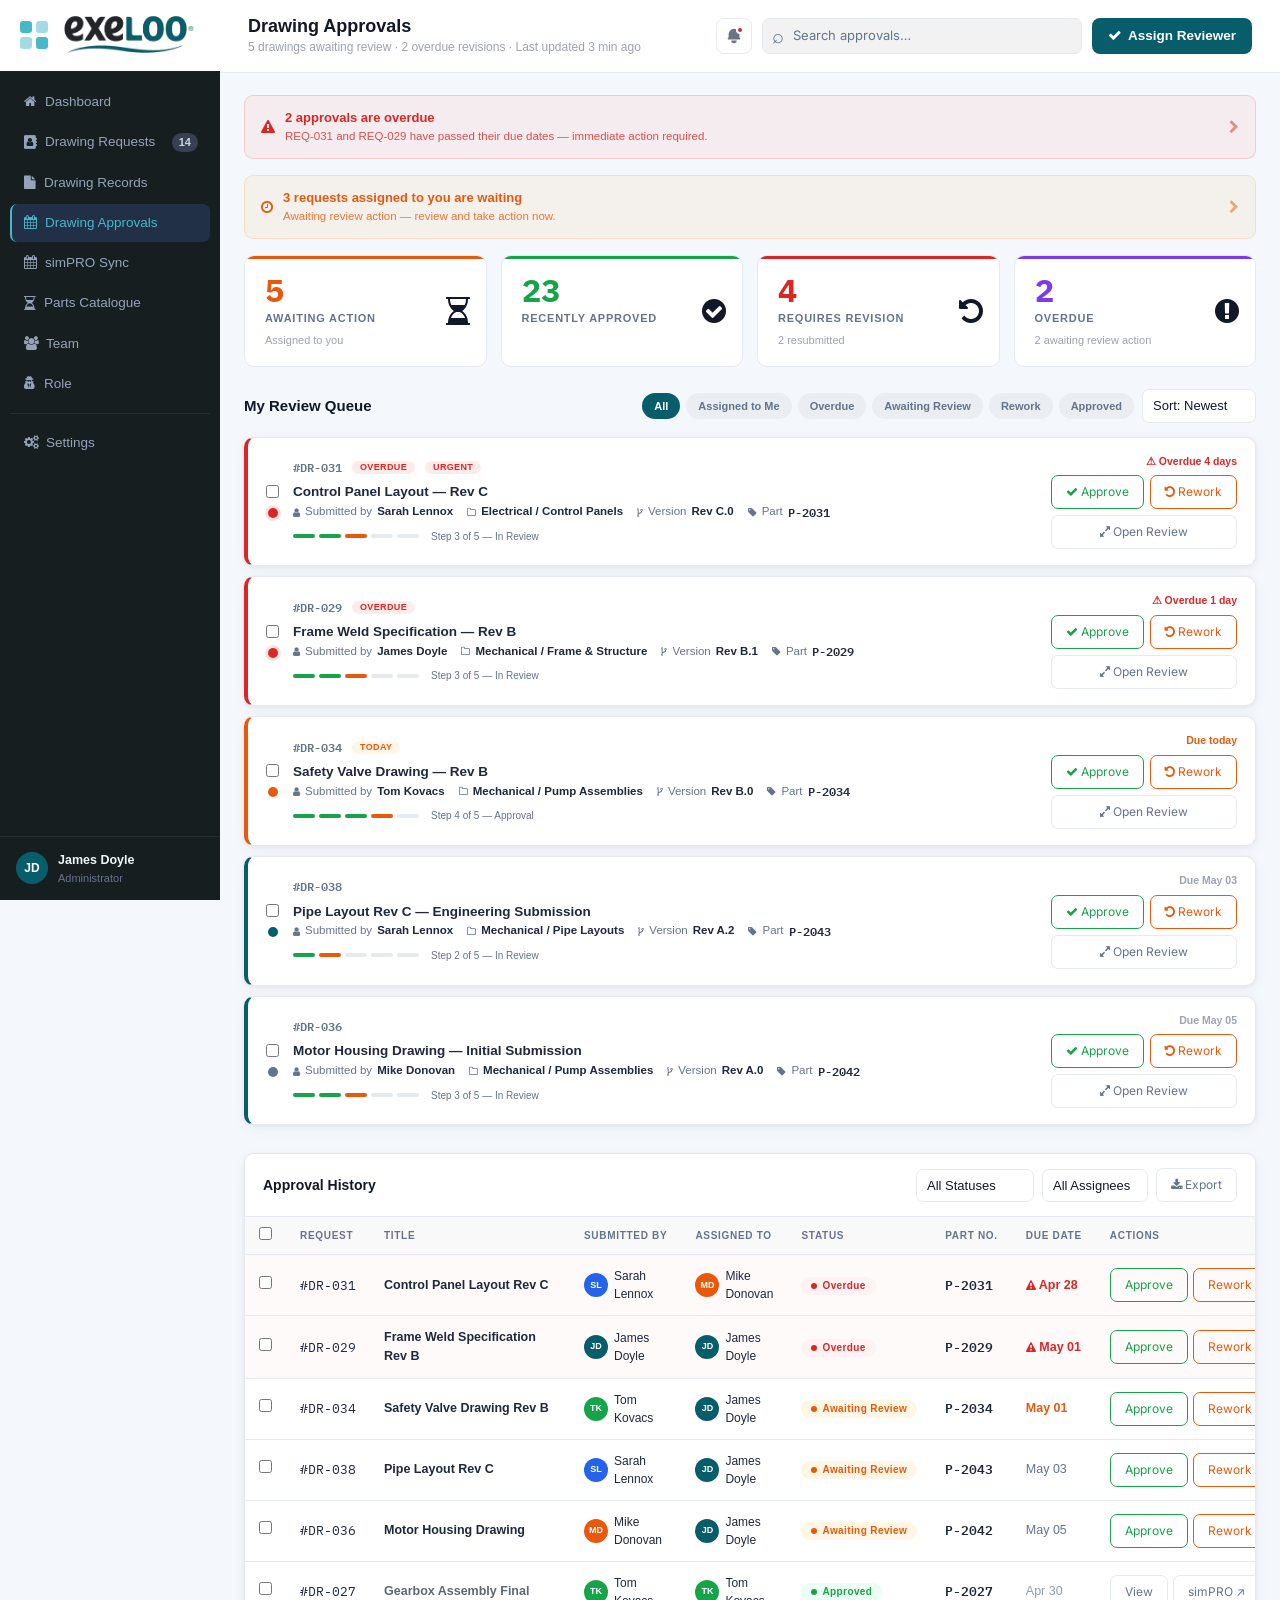
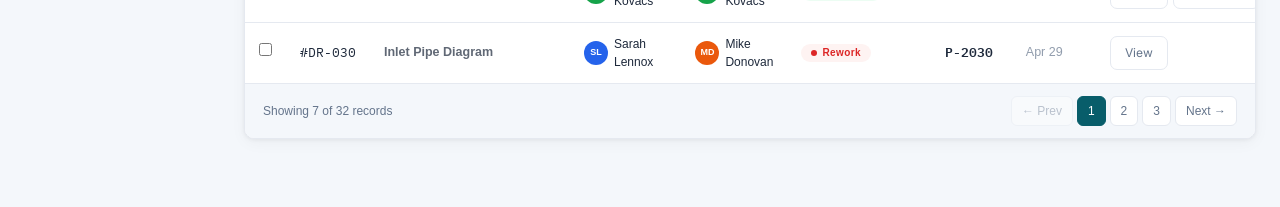
==== commit 3838a125: "updated UI" ====
--- a/approvals.html
+++ b/approvals.html
@@ -39,22 +39,20 @@
   <nav class="sidebar-nav">
     <a href="index.html" class="nav-item">
       <i class="fa fa-home"></i>
-      <span>Dashboard</span>
-      <span class="nav-badge">14</span>
+      <span>Dashboard</span> 
     </a>
     <a href="requests.html" class="nav-item">
       <i class="fa fa-address-book"></i>
-      <span>Requests</span>
+      <span>Drawing Requests</span>
       <span class="nav-badge">14</span>
     </a>
     <a href="files.html" class="nav-item">
       <i class="fa fa-file"></i>
-      <span>Drawings</span>
+      <span>Drawing Records</span>
     </a>
     <a href="approvals.html" class="nav-item active">
       <i class="fa fa-calendar"></i>
-      <span>Approvals</span>
-      <span class="nav-badge urgent">5</span>
+      <span>Drawing Approvals</span> 
     </a>
     <a href="simpro.html" class="nav-item">
       <i class="fa fa-calendar"></i>
@@ -62,7 +60,7 @@
     </a>
     <a href="parts.html" class="nav-item">
         <i class="fa fa-hourglass-half"></i>
-        <span>Parts</span>
+        <span>Parts Catalogue</span>
     </a>
     <a href="users.html" class="nav-item">
       <i class="fa fa-users"></i>
@@ -75,10 +73,7 @@
     </a>
     <div class="nav-divider"></div>
 
-    <a href="reports.html" class="nav-item">
-      <i class="fa fa-file-pdf-o"></i>
-        <span>Reports</span>
-    </a>
+   
     <a href="settings.html" class="nav-item">
       <i class="fa fa-cogs"></i>
       <span>Settings</span>
@@ -107,8 +102,8 @@
       <button class="mobile-menu-btn" id="mobileMenuBtn">
         <i class="fa fa-bars"></i>
       </button>
-      <h1 class="page-title">Approvals</h1>
-      <span class="page-subtitle">5 awaiting your action · 2 overdue · Last updated 3 min ago</span>
+      <h1 class="page-title">Drawing Approvals</h1>
+      <span class="page-subtitle">5 drawings awaiting review · 2 overdue revisions · Last updated 3 min ago</span>
     </div>
     <div class="topbar-right">
       <button class="btn-icon" title="Notifications">
@@ -121,8 +116,8 @@
         <span class="search-icon">⌕</span>
         <input class="search-input" placeholder="Search approvals…" type="text" oninput="searchApprovals(this.value)">
       </div>
-      <button class="btn-primary" onclick="openApproveAllModal()">
-        <i class="fa fa-check"></i> Approve (5)
+      <button class="btn-primary" onclick="openAssignReviewerModal()">
+        <i class="fa fa-check"></i> Assign Reviewer
       </button>
     </div>
   </header>
@@ -143,7 +138,7 @@
       <i class="fa fa-clock-o"></i>
       <div class="ap-alert-text">
         <strong>3 requests assigned to you are waiting</strong>
-        <span>Average wait time is 2.1 days — review and take action now.</span>
+        <span>Awaiting review action — review and take action now.</span>
       </div>
       <i class="fa fa-chevron-right" style="opacity:.5"></i>
     </div>
@@ -158,33 +153,33 @@
       </div>
       <div class="ap-stat s-approved" onclick="filterChip('approved')">
         <div class="ap-stat-val">23</div>
-        <div class="ap-stat-label">Approved (30d)</div>
-        <div class="ap-stat-sub">↑ 4 from last period</div>
+        <div class="ap-stat-label">Recently Approved</div>
+        <div class="ap-stat-sub"></div>
         <i class="fa fa-check-circle ap-stat-icon"></i>
       </div>
       <div class="ap-stat s-rework" onclick="filterChip('rework')">
         <div class="ap-stat-val">4</div>
-        <div class="ap-stat-label">Returned for Rework</div>
+        <div class="ap-stat-label">Requires Revision</div>
         <div class="ap-stat-sub">2 resubmitted</div>
         <i class="fa fa-undo ap-stat-icon"></i>
       </div>
       <div class="ap-stat s-overdue" onclick="filterChip('overdue')">
         <div class="ap-stat-val">2</div>
         <div class="ap-stat-label">Overdue</div>
-        <div class="ap-stat-sub">↑ 2 since yesterday</div>
+        <div class="ap-stat-sub">2 awaiting review action</div>
         <i class="fa fa-exclamation-circle ap-stat-icon"></i>
       </div>
     </div>
 
     <!-- ── MY APPROVAL QUEUE ── -->
     <div class="ap-section-header">
-      <div class="ap-section-title">My Approval Queue</div>
+      <div class="ap-section-title">My Review Queue</div>
       <div class="ap-section-right">
         <div class="ap-filter-row" style="margin:0">
           <button class="chip active"    id="chip-all"      onclick="filterChip('all')">All</button>
           <button class="chip"           id="chip-mine"     onclick="filterChip('mine')">Assigned to Me</button>
           <button class="chip"           id="chip-overdue"  onclick="filterChip('overdue')">Overdue</button>
-          <button class="chip"           id="chip-pending"  onclick="filterChip('pending')">Pending</button>
+          <button class="chip"           id="chip-pending"  onclick="filterChip('pending')">Awaiting Review</button>
           <button class="chip"           id="chip-rework"   onclick="filterChip('rework')">Rework</button>
           <button class="chip"           id="chip-approved" onclick="filterChip('approved')">Approved</button>
         </div>
@@ -202,8 +197,7 @@
       <i class="fa fa-check-square-o"></i>
       <span id="bulkCount">0 selected</span>
       <div class="bulk-actions">
-        <button class="btn-badge approve" onclick="bulkApprove()"><i class="fa fa-check"></i> Approve Selected</button>
-        <button class="btn-badge rework"  onclick="bulkRework()"><i class="fa fa-undo"></i> Send for Rework</button>
+         <button class="btn-badge rework"  onclick="bulkRework()"><i class="fa fa-undo"></i> Returned for Revision</button>
         <button class="btn-badge" onclick="clearBulk()"><i class="fa fa-times"></i> Clear</button>
       </div>
     </div>
@@ -219,15 +213,15 @@
         </div>
         <div class="ap-card-body">
           <div class="ap-card-top">
-            <span class="ap-req-id">#REQ-031</span>
+            <span class="ap-req-id">#DR-031</span>
             <span class="badge" style="background:rgba(240,68,56,.1);color:var(--red);font-size:9px;padding:2px 8px">OVERDUE</span>
             <span class="badge" style="background:rgba(240,68,56,.1);color:var(--red);font-size:9px;padding:2px 8px">URGENT</span>
           </div>
-          <div class="ap-card-title">Control Panel Layout — Rev 3</div>
+          <div class="ap-card-title">Control Panel Layout — Rev C</div>
           <div class="ap-card-meta">
             <div class="ap-meta-item"><i class="fa fa-user"></i> Submitted by <strong>Sarah Lennox</strong></div>
             <div class="ap-meta-item"><i class="fa fa-folder-o"></i> <strong>Electrical / Control Panels</strong></div>
-            <div class="ap-meta-item"><i class="fa fa-code-fork"></i> Version <strong>v3.0</strong></div>
+            <div class="ap-meta-item"><i class="fa fa-code-fork"></i> Version <strong>Rev C.0</strong></div>
             <div class="ap-meta-item"><i class="fa fa-tag"></i> Part <strong class="part-no">P-2031</strong></div>
           </div>
           <div class="ap-wf-mini">
@@ -245,7 +239,7 @@
             <button class="btn-ghost tbl-act-btn approve" onclick="event.stopPropagation();quickApprove('c1')"><i class="fa fa-check"></i> Approve</button>
             <button class="btn-ghost tbl-act-btn rework"  onclick="event.stopPropagation();quickRework('c1')"><i class="fa fa-undo"></i> Rework</button>
           </div>
-          <button class="btn-ghost tbl-act-btn" onclick="event.stopPropagation();openDetail('c1')" style="width:100%;text-align:center"><i class="fa fa-expand"></i> Full Review</button>
+          <button class="btn-ghost tbl-act-btn" onclick="event.stopPropagation();openDetail('c1')" style="width:100%;text-align:center"><i class="fa fa-expand"></i> Open Review</button>
         </div>
       </div>
 
@@ -257,14 +251,14 @@
         </div>
         <div class="ap-card-body">
           <div class="ap-card-top">
-            <span class="ap-req-id">#REQ-029</span>
+            <span class="ap-req-id">#DR-029</span>
             <span class="badge" style="background:rgba(240,68,56,.1);color:var(--red);font-size:9px;padding:2px 8px">OVERDUE</span>
           </div>
-          <div class="ap-card-title">Frame Weld Specification — Rev 2</div>
+          <div class="ap-card-title">Frame Weld Specification — Rev B</div>
           <div class="ap-card-meta">
             <div class="ap-meta-item"><i class="fa fa-user"></i> Submitted by <strong>James Doyle</strong></div>
             <div class="ap-meta-item"><i class="fa fa-folder-o"></i> <strong>Mechanical / Frame &amp; Structure</strong></div>
-            <div class="ap-meta-item"><i class="fa fa-code-fork"></i> Version <strong>v2.1</strong></div>
+            <div class="ap-meta-item"><i class="fa fa-code-fork"></i> Version <strong>Rev B.1</strong></div>
             <div class="ap-meta-item"><i class="fa fa-tag"></i> Part <strong class="part-no">P-2029</strong></div>
           </div>
           <div class="ap-wf-mini">
@@ -282,7 +276,7 @@
             <button class="btn-ghost tbl-act-btn approve" onclick="event.stopPropagation();quickApprove('c2')"><i class="fa fa-check"></i> Approve</button>
             <button class="btn-ghost tbl-act-btn rework"  onclick="event.stopPropagation();quickRework('c2')"><i class="fa fa-undo"></i> Rework</button>
           </div>
-          <button class="btn-ghost tbl-act-btn" onclick="event.stopPropagation();openDetail('c2')" style="width:100%;text-align:center"><i class="fa fa-expand"></i> Full Review</button>
+          <button class="btn-ghost tbl-act-btn" onclick="event.stopPropagation();openDetail('c2')" style="width:100%;text-align:center"><i class="fa fa-expand"></i> Open Review</button>
         </div>
       </div>
 
@@ -294,14 +288,14 @@
         </div>
         <div class="ap-card-body">
           <div class="ap-card-top">
-            <span class="ap-req-id">#REQ-034</span>
+            <span class="ap-req-id">#DR-034</span>
             <span class="badge" style="background:var(--orange-light);color:var(--orange);font-size:9px;padding:2px 8px">TODAY</span>
           </div>
-          <div class="ap-card-title">Safety Valve Drawing — Rev 2</div>
+          <div class="ap-card-title">Safety Valve Drawing — Rev B</div>
           <div class="ap-card-meta">
             <div class="ap-meta-item"><i class="fa fa-user"></i> Submitted by <strong>Tom Kovacs</strong></div>
             <div class="ap-meta-item"><i class="fa fa-folder-o"></i> <strong>Mechanical / Pump Assemblies</strong></div>
-            <div class="ap-meta-item"><i class="fa fa-code-fork"></i> Version <strong>v2.0</strong></div>
+            <div class="ap-meta-item"><i class="fa fa-code-fork"></i> Version <strong>Rev B.0</strong></div>
             <div class="ap-meta-item"><i class="fa fa-tag"></i> Part <strong class="part-no">P-2034</strong></div>
           </div>
           <div class="ap-wf-mini">
@@ -319,7 +313,7 @@
             <button class="btn-ghost tbl-act-btn approve" onclick="event.stopPropagation();quickApprove('c3')"><i class="fa fa-check"></i> Approve</button>
             <button class="btn-ghost tbl-act-btn rework"  onclick="event.stopPropagation();quickRework('c3')"><i class="fa fa-undo"></i> Rework</button>
           </div>
-          <button class="btn-ghost tbl-act-btn" onclick="event.stopPropagation();openDetail('c3')" style="width:100%;text-align:center"><i class="fa fa-expand"></i> Full Review</button>
+          <button class="btn-ghost tbl-act-btn" onclick="event.stopPropagation();openDetail('c3')" style="width:100%;text-align:center"><i class="fa fa-expand"></i> Open Review</button>
         </div>
       </div>
 
@@ -331,13 +325,13 @@
         </div>
         <div class="ap-card-body">
           <div class="ap-card-top">
-            <span class="ap-req-id">#REQ-038</span>
+            <span class="ap-req-id">#DR-038</span>
           </div>
           <div class="ap-card-title">Pipe Layout Rev C — Engineering Submission</div>
           <div class="ap-card-meta">
             <div class="ap-meta-item"><i class="fa fa-user"></i> Submitted by <strong>Sarah Lennox</strong></div>
             <div class="ap-meta-item"><i class="fa fa-folder-o"></i> <strong>Mechanical / Pipe Layouts</strong></div>
-            <div class="ap-meta-item"><i class="fa fa-code-fork"></i> Version <strong>v1.2</strong></div>
+            <div class="ap-meta-item"><i class="fa fa-code-fork"></i> Version <strong>Rev A.2</strong></div>
             <div class="ap-meta-item"><i class="fa fa-tag"></i> Part <strong class="part-no">P-2043</strong></div>
           </div>
           <div class="ap-wf-mini">
@@ -355,7 +349,7 @@
             <button class="btn-ghost tbl-act-btn approve" onclick="event.stopPropagation();quickApprove('c4')"><i class="fa fa-check"></i> Approve</button>
             <button class="btn-ghost tbl-act-btn rework"  onclick="event.stopPropagation();quickRework('c4')"><i class="fa fa-undo"></i> Rework</button>
           </div>
-          <button class="btn-ghost tbl-act-btn" onclick="event.stopPropagation();openDetail('c4')" style="width:100%;text-align:center"><i class="fa fa-expand"></i> Full Review</button>
+          <button class="btn-ghost tbl-act-btn" onclick="event.stopPropagation();openDetail('c4')" style="width:100%;text-align:center"><i class="fa fa-expand"></i> Open Review</button>
         </div>
       </div>
 
@@ -367,13 +361,13 @@
         </div>
         <div class="ap-card-body">
           <div class="ap-card-top">
-            <span class="ap-req-id">#REQ-036</span>
+            <span class="ap-req-id">#DR-036</span>
           </div>
           <div class="ap-card-title">Motor Housing Drawing — Initial Submission</div>
           <div class="ap-card-meta">
             <div class="ap-meta-item"><i class="fa fa-user"></i> Submitted by <strong>Mike Donovan</strong></div>
             <div class="ap-meta-item"><i class="fa fa-folder-o"></i> <strong>Mechanical / Pump Assemblies</strong></div>
-            <div class="ap-meta-item"><i class="fa fa-code-fork"></i> Version <strong>v1.0</strong></div>
+            <div class="ap-meta-item"><i class="fa fa-code-fork"></i> Version <strong>Rev A.0</strong></div>
             <div class="ap-meta-item"><i class="fa fa-tag"></i> Part <strong class="part-no">P-2042</strong></div>
           </div>
           <div class="ap-wf-mini">
@@ -391,7 +385,7 @@
             <button class="btn-ghost tbl-act-btn approve" onclick="event.stopPropagation();quickApprove('c5')"><i class="fa fa-check"></i> Approve</button>
             <button class="btn-ghost tbl-act-btn rework"  onclick="event.stopPropagation();quickRework('c5')"><i class="fa fa-undo"></i> Rework</button>
           </div>
-          <button class="btn-ghost tbl-act-btn" onclick="event.stopPropagation();openDetail('c5')" style="width:100%;text-align:center"><i class="fa fa-expand"></i> Full Review</button>
+          <button class="btn-ghost tbl-act-btn" onclick="event.stopPropagation();openDetail('c5')" style="width:100%;text-align:center"><i class="fa fa-expand"></i> Open Review</button>
         </div>
       </div>
 
@@ -401,14 +395,14 @@
     <!-- ── ALL APPROVALS TABLE ── -->
     <div class="ap-table-wrap">
       <div class="ap-table-header">
-        <div class="ap-table-title">All Approval Records</div>
+        <div class="ap-table-title">Approval History</div>
         <div class="ap-table-controls">
           <select class="filter-select" onchange="showToast('Filter: '+this.value,'info')">
             <option>All Statuses</option>
-            <option>Pending</option>
+            <option>Awaiting Review</option>
             <option>Approved</option>
             <option>Rework</option>
-            <option>Rejected</option>
+            <option>Returned</option>
           </select>
           <select class="filter-select" onchange="showToast('Filter: '+this.value,'info')">
             <option>All Assignees</option>
@@ -440,8 +434,8 @@
 
             <tr class="overdue-row" onclick="openDetail('c1')">
               <td onclick="event.stopPropagation()"><input type="checkbox" onchange="tblChk(this)"></td>
-              <td class="req-id">#REQ-031</td>
-              <td style="font-weight:600;color:var(--text);min-width:200px">Control Panel Layout Rev 3</td>
+              <td class="req-id">#DR-031</td>
+              <td style="font-weight:600;color:var(--text);min-width:200px">Control Panel Layout Rev C</td>
               <td><div class="asn-chip"><div class="asn-av av-blue">SL</div> Sarah Lennox</div></td>
               <td><div class="asn-chip"><div class="asn-av av-orange">MD</div> Mike Donovan</div></td>
               <td><span class="badge" style="background:var(--red-light);color:var(--red)"><span class="badge-dot" style="background:var(--red)"></span>Overdue</span></td>
@@ -458,8 +452,8 @@
 
             <tr class="overdue-row" onclick="openDetail('c2')">
               <td onclick="event.stopPropagation()"><input type="checkbox" onchange="tblChk(this)"></td>
-              <td class="req-id">#REQ-029</td>
-              <td style="font-weight:600;color:var(--text);min-width:200px">Frame Weld Specification Rev 2</td>
+              <td class="req-id">#DR-029</td>
+              <td style="font-weight:600;color:var(--text);min-width:200px">Frame Weld Specification Rev B</td>
               <td><div class="asn-chip"><div class="asn-av av-theme">JD</div> James Doyle</div></td>
               <td><div class="asn-chip"><div class="asn-av av-theme">JD</div> James Doyle</div></td>
               <td><span class="badge" style="background:var(--red-light);color:var(--red)"><span class="badge-dot" style="background:var(--red)"></span>Overdue</span></td>
@@ -476,11 +470,11 @@
 
             <tr onclick="openDetail('c3')">
               <td onclick="event.stopPropagation()"><input type="checkbox" onchange="tblChk(this)"></td>
-              <td class="req-id">#REQ-034</td>
-              <td style="font-weight:600;color:var(--text)">Safety Valve Drawing Rev 2</td>
+              <td class="req-id">#DR-034</td>
+              <td style="font-weight:600;color:var(--text)">Safety Valve Drawing Rev B</td>
               <td><div class="asn-chip"><div class="asn-av av-green">TK</div> Tom Kovacs</div></td>
               <td><div class="asn-chip"><div class="asn-av av-theme">JD</div> James Doyle</div></td>
-              <td><span class="badge" style="background:var(--orange-light);color:var(--orange)"><span class="badge-dot" style="background:var(--orange)"></span>Pending</span></td>
+              <td><span class="badge" style="background:var(--orange-light);color:var(--orange)"><span class="badge-dot" style="background:var(--orange)"></span>Awaiting Review</span></td>
               <td class="part-no">P-2034</td>
               <td class="due-cell today">May 01</td>
               <td>
@@ -494,11 +488,11 @@
 
             <tr onclick="openDetail('c4')">
               <td onclick="event.stopPropagation()"><input type="checkbox" onchange="tblChk(this)"></td>
-              <td class="req-id">#REQ-038</td>
+              <td class="req-id">#DR-038</td>
               <td style="font-weight:600;color:var(--text)">Pipe Layout Rev C</td>
               <td><div class="asn-chip"><div class="asn-av av-blue">SL</div> Sarah Lennox</div></td>
               <td><div class="asn-chip"><div class="asn-av av-theme">JD</div> James Doyle</div></td>
-              <td><span class="badge" style="background:var(--orange-light);color:var(--orange)"><span class="badge-dot" style="background:var(--orange)"></span>Pending</span></td>
+              <td><span class="badge" style="background:var(--orange-light);color:var(--orange)"><span class="badge-dot" style="background:var(--orange)"></span>Awaiting Review</span></td>
               <td class="part-no">P-2043</td>
               <td class="due-cell soon">May 03</td>
               <td>
@@ -512,11 +506,11 @@
 
             <tr onclick="openDetail('c5')">
               <td onclick="event.stopPropagation()"><input type="checkbox" onchange="tblChk(this)"></td>
-              <td class="req-id">#REQ-036</td>
+              <td class="req-id">#DR-036</td>
               <td style="font-weight:600;color:var(--text)">Motor Housing Drawing</td>
               <td><div class="asn-chip"><div class="asn-av av-orange">MD</div> Mike Donovan</div></td>
               <td><div class="asn-chip"><div class="asn-av av-theme">JD</div> James Doyle</div></td>
-              <td><span class="badge" style="background:var(--orange-light);color:var(--orange)"><span class="badge-dot" style="background:var(--orange)"></span>Pending</span></td>
+              <td><span class="badge" style="background:var(--orange-light);color:var(--orange)"><span class="badge-dot" style="background:var(--orange)"></span>Awaiting Review</span></td>
               <td class="part-no">P-2042</td>
               <td class="due-cell soon">May 05</td>
               <td>
@@ -530,7 +524,7 @@
 
             <tr onclick="showToast('Opening REQ-027…','info')">
               <td onclick="event.stopPropagation()"><input type="checkbox" onchange="tblChk(this)"></td>
-              <td class="req-id">#REQ-027</td>
+              <td class="req-id">#DR-027</td>
               <td style="font-weight:600;color:var(--text);opacity:.7">Gearbox Assembly Final</td>
               <td><div class="asn-chip"><div class="asn-av av-green">TK</div> Tom Kovacs</div></td>
               <td><div class="asn-chip"><div class="asn-av av-green">TK</div> Tom Kovacs</div></td>
@@ -547,7 +541,7 @@
 
             <tr onclick="showToast('Opening REQ-030…','info')">
               <td onclick="event.stopPropagation()"><input type="checkbox" onchange="tblChk(this)"></td>
-              <td class="req-id">#REQ-030</td>
+              <td class="req-id">#DR-030</td>
               <td style="font-weight:600;color:var(--text);opacity:.7">Inlet Pipe Diagram</td>
               <td><div class="asn-chip"><div class="asn-av av-blue">SL</div> Sarah Lennox</div></td>
               <td><div class="asn-chip"><div class="asn-av av-orange">MD</div> Mike Donovan</div></td>
@@ -589,8 +583,8 @@
 
     <div class="dp-header">
       <div class="dp-header-body">
-        <div class="dp-req-id" id="dpReqId">#REQ-031</div>
-        <div class="dp-title"  id="dpTitle">Control Panel Layout — Rev 3</div>
+        <div class="dp-req-id" id="dpReqId">#DR-031</div>
+        <div class="dp-title"  id="dpTitle">Control Panel Layout — Rev C</div>
       </div>
       <button class="dp-close" onclick="closeDetail()">✕</button>
     </div>
@@ -668,7 +662,7 @@
           </div>
           <div class="dp-meta-item">
             <div class="dp-meta-key">Version</div>
-            <div class="dp-meta-val">v3.0 (current)</div>
+            <div class="dp-meta-val">Rev C.0 (current)</div>
           </div>
           <div class="dp-meta-item">
             <div class="dp-meta-key">simPRO</div>
@@ -682,7 +676,7 @@
 
         <div style="margin-bottom:12px">
           <div class="approval-note-label" style="margin-bottom:7px">Description</div>
-          <div class="approval-note">Control Panel layout drawing for the new production line unit. Includes terminal block positions, cable routing, and earthing points. Rev 3 corrects dimensional discrepancy noted in Rev 2 review.</div>
+          <div class="approval-note">Control Panel layout drawing for the new production line unit. Includes terminal block positions, cable routing, and earthing points. Rev C corrects dimensional discrepancy noted in Rev B review.</div>
         </div>
 
         <div style="margin-bottom:12px">
@@ -700,7 +694,7 @@
           <div class="dp-file-icon fi-pdf"><i class="fa fa-file-pdf-o"></i></div>
           <div class="dp-file-info">
             <div class="dp-file-name">ControlPanel_Layout_v3.pdf</div>
-            <div class="dp-file-meta">Rev 3 · Uploaded May 01 · 1.9 MB · <strong style="color:var(--theme)">Current</strong></div>
+            <div class="dp-file-meta">Rev C · Uploaded May 01 · 1.9 MB · <strong style="color:var(--theme)">Current</strong></div>
           </div>
           <div class="dp-file-acts">
             <button class="btn-badge view" onclick="showToast('Opening file…','info')">View</button>
@@ -711,7 +705,7 @@
           <div class="dp-file-icon fi-pdf"><i class="fa fa-file-pdf-o"></i></div>
           <div class="dp-file-info">
             <div class="dp-file-name">ControlPanel_Layout_v2.pdf</div>
-            <div class="dp-file-meta">Rev 2 · Uploaded Apr 28 · 1.7 MB</div>
+            <div class="dp-file-meta">Rev B · Uploaded Apr 28 · 1.7 MB</div>
           </div>
           <div class="dp-file-acts">
             <button class="btn-badge" onclick="showToast('Opening v2…','info')">View</button>
@@ -721,7 +715,7 @@
           <div class="dp-file-icon fi-pdf"><i class="fa fa-file-pdf-o"></i></div>
           <div class="dp-file-info">
             <div class="dp-file-name">ControlPanel_Layout_v1.pdf</div>
-            <div class="dp-file-meta">Rev 1 · Uploaded Apr 25 · 1.5 MB</div>
+            <div class="dp-file-meta">Rev A · Uploaded Apr 25 · 1.5 MB</div>
           </div>
           <div class="dp-file-acts">
             <button class="btn-badge" onclick="showToast('Opening v1…','info')">View</button>
@@ -759,7 +753,7 @@
           <div class="dp-c-av" style="background:var(--purple)">JD</div>
           <div class="dp-c-body">
             <span class="dp-c-author">James Doyle <span class="dp-c-time">May 01 · 9:10am</span></span>
-            <div class="dp-c-text">Rev 3 uploaded — Section C corrected. Tolerance now ±0.5mm. Mike please review and approve at your earliest.</div>
+            <div class="dp-c-text">Rev C uploaded — Section C corrected. Tolerance now ±0.5mm. Mike please review and approve at your earliest.</div>
           </div>
         </div>
         <div class="dp-c-input-row">
@@ -775,7 +769,7 @@
           <div class="dp-tl-item">
             <div class="dp-tl-dot orange"><i class="fa fa-eye"></i></div>
             <div class="dp-tl-time">May 01, 2026 · 8:45am</div>
-            <div class="dp-tl-event">Rev 3 submitted for review</div>
+            <div class="dp-tl-event">Rev C submitted for review</div>
             <div class="dp-tl-note">Sarah Lennox uploaded ControlPanel_Layout_v3.pdf</div>
           </div>
           <div class="dp-tl-item">
@@ -787,20 +781,20 @@
           <div class="dp-tl-item">
             <div class="dp-tl-dot blue"><i class="fa fa-eye"></i></div>
             <div class="dp-tl-time">Apr 28, 2026 · 3:30pm</div>
-            <div class="dp-tl-event">Rev 2 submitted for review</div>
+            <div class="dp-tl-event">Rev B submitted for review</div>
             <div class="dp-tl-note">Sarah Lennox uploaded ControlPanel_Layout_v2.pdf</div>
           </div>
           <div class="dp-tl-item">
             <div class="dp-tl-dot blue"><i class="fa fa-paper-plane"></i></div>
             <div class="dp-tl-time">Apr 25, 2026 · 11:00am</div>
-            <div class="dp-tl-event">Initial submission by James Doyle</div>
+            <div class="dp-tl-event">Initial Drawing Submission by James Doyle</div>
             <div class="dp-tl-note">Request created and assigned to Mike Donovan for review.</div>
           </div>
           <div class="dp-tl-item">
             <div class="dp-tl-dot" style="background:var(--border-dark)"><i class="fa fa-plus" style="color:var(--text-muted)"></i></div>
             <div class="dp-tl-time">Apr 24, 2026 · 4:00pm</div>
-            <div class="dp-tl-event">Request created as Draft</div>
-            <div class="dp-tl-note">James Doyle created #REQ-031 Control Panel Layout.</div>
+            <div class="dp-tl-event">Drawing Revision Created</div>
+            <div class="dp-tl-note">James Doyle created #DR-031 Control Panel Layout.</div>
           </div>
         </div>
       </div>
@@ -812,12 +806,12 @@
       <div class="dp-decision-label">Make a Decision</div>
       <div class="dp-decision-row">
         <button class="dp-dec-btn dec-approve" onclick="approveFromPanel()"><i class="fa fa-check"></i> Approve</button>
-        <button class="dp-dec-btn dec-rework"  onclick="reworkFromPanel()"><i class="fa fa-undo"></i> Send for Rework</button>
-        <button class="dp-dec-btn dec-reject"  onclick="rejectFromPanel()"><i class="fa fa-times"></i> Reject</button>
+        <button class="dp-dec-btn dec-rework"  onclick="reworkFromPanel()"><i class="fa fa-undo"></i> Returned for Revision</button>
+        <button class="dp-dec-btn dec-reject"  onclick="rejectFromPanel()"><i class="fa fa-times"></i> Revision Required</button>
       </div>
       <div class="dp-note-row">
         <input class="dp-note-input" type="text" placeholder="Add decision note (optional)…" id="decisionNote">
-        <button class="dp-dec-btn dec-forward" style="max-width:140px" onclick="forwardApproval()"><i class="fa fa-forward"></i> Forward</button>
+        <button class="dp-dec-btn dec-forward" style="max-width:140px" onclick="forwardApproval()"><i class="fa fa-forward"></i> Assign Reviewer</button>
       </div>
     </div>
 
@@ -832,7 +826,7 @@
   <div class="modal" onclick="event.stopPropagation()" style="max-width:480px;min-width:440px">
     <div class="modal-header p-0 m-0" style="padding-bottom:15px;border-bottom:1px solid var(--border);margin-bottom:20px">
       <span class="modal-title" style="font-size:16px;font-weight:700;color:var(--text)">
-        <i class="fa fa-check-circle" style="color:var(--green);margin-right:8px"></i>Approve All Pending
+        <i class="fa fa-check-circle" style="color:var(--green);margin-right:8px"></i>Assign Reviewer
       </span>
       <button class="modal-close" onclick="closeApproveAllModal()" style="font-size:20px;background:none;border:none;cursor:pointer;color:var(--text-dim)">✕</button>
     </div>
@@ -842,22 +836,22 @@
     </div>
     <div style="display:flex;flex-direction:column;gap:8px;margin-bottom:18px">
       <div class="task-row">
-        <div class="task-title">#REQ-031 Control Panel Layout Rev 3</div>
+        <div class="task-title">#DR-031 Control Panel Layout Rev C</div>
         <span class="badge" style="background:var(--red-light);color:var(--red);font-size:9px">OVERDUE</span>
       </div>
       <div class="task-row">
-        <div class="task-title">#REQ-029 Frame Weld Specification Rev 2</div>
+        <div class="task-title">#DR-029 Frame Weld Specification Rev B</div>
         <span class="badge" style="background:var(--red-light);color:var(--red);font-size:9px">OVERDUE</span>
       </div>
       <div class="task-row">
-        <div class="task-title">#REQ-034 Safety Valve Drawing Rev 2</div>
+        <div class="task-title">#DR-034 Safety Valve Drawing Rev B</div>
         <span class="badge" style="background:var(--orange-light);color:var(--orange);font-size:9px">TODAY</span>
       </div>
       <div class="task-row">
-        <div class="task-title">#REQ-038 Pipe Layout Rev C</div>
+        <div class="task-title">#DR-038 Pipe Layout Rev C</div>
       </div>
       <div class="task-row">
-        <div class="task-title">#REQ-036 Motor Housing Drawing</div>
+        <div class="task-title">#DR-036 Motor Housing Drawing</div>
       </div>
     </div>
     <div class="form-group">
@@ -866,7 +860,7 @@
     </div>
     <div class="modal-actions">
       <button class="btn-ghost" onclick="closeApproveAllModal()">Cancel</button>
-      <button class="btn-primary" onclick="confirmApproveAll()" style="background:var(--green)"><i class="fa fa-check"></i> Confirm Approve All</button>
+      <button class="btn-primary" onclick="confirmApproveAll()" style="background:var(--green)"><i class="fa fa-check"></i> Assign Reviewer</button>
     </div>
   </div>
 </div>
@@ -944,7 +938,7 @@
     const btns = card.querySelector('.ap-card-btns');
     if (btns) btns.innerHTML = '<span style="font-size:12px;color:var(--green);font-weight:700"><i class="fa fa-check-circle"></i> Approved</span>';
     const timeBadge = card.querySelector('.ap-time-badge');
-    if (timeBadge) { timeBadge.className = 'ap-time-badge'; timeBadge.textContent = 'Approved just now'; }
+    if (timeBadge) { timeBadge.className = 'ap-time-badge'; timeBadge.textContent = 'Released for Production'; }
   }
   showToast('✓ ' + id.toUpperCase() + ' approved successfully', 'success');
 }
@@ -1001,11 +995,11 @@
 
 /* ── Detail panel ── */
 const DETAIL_DATA = {
-  c1: { reqId: '#REQ-031', title: 'Control Panel Layout — Rev 3' },
-  c2: { reqId: '#REQ-029', title: 'Frame Weld Specification — Rev 2' },
-  c3: { reqId: '#REQ-034', title: 'Safety Valve Drawing — Rev 2' },
-  c4: { reqId: '#REQ-038', title: 'Pipe Layout Rev C' },
-  c5: { reqId: '#REQ-036', title: 'Motor Housing Drawing' },
+  c1: { reqId: '#DR-031', title: 'Control Panel Layout — Rev C' },
+  c2: { reqId: '#DR-029', title: 'Frame Weld Specification — Rev B' },
+  c3: { reqId: '#DR-034', title: 'Safety Valve Drawing — Rev B' },
+  c4: { reqId: '#DR-038', title: 'Pipe Layout Rev C' },
+  c5: { reqId: '#DR-036', title: 'Motor Housing Drawing' },
 };
 
 let _curDetail = null;
@@ -1046,13 +1040,13 @@
   closeDetail();
 }
 function rejectFromPanel() {
-  if (confirm('Reject this request? This cannot be undone.')) {
+  if (confirm('Return this request? This cannot be undone.')) {
     showToast('✕ Request rejected', 'warning');
     closeDetail();
   }
 }
 function forwardApproval() {
-  showToast('Forwarded to next approver', 'info');
+  showToast('Escalated to next approver', 'info');
   closeDetail();
 }
 
@@ -1065,7 +1059,7 @@
 }
 
 /* ── Approve All modal ── */
-function openApproveAllModal()  { document.getElementById('approveAllModal').classList.add('open'); }
+function openAssignReviewerModal()  { document.getElementById('approveAllModal').classList.add('open'); }
 function closeApproveAllModal() { document.getElementById('approveAllModal').classList.remove('open'); }
 function confirmApproveAll() {
   showToast('✓ All 5 requests approved successfully', 'success');
--- a/assets/style.css
+++ b/assets/style.css
@@ -174,7 +174,7 @@
 
 .search-wrap {
   position: relative;
-  width: 180px;
+  width: 320px;
 }
 
 .search-icon {
@@ -1483,7 +1483,7 @@
 .nav-item {
   display: flex;
   align-items: center;
-  gap: 10px;
+  gap: 8px;
   padding: 9px 12px;
   border-radius: 7px;
   color: #94A3B8;
@@ -1951,7 +1951,7 @@
 .stage-items {
   display: flex;
   flex-direction: column;
-  gap: 5px;
+  gap: 0px;
 }
 
 .stage-item {
@@ -2750,8 +2750,7 @@
 .requests-table th {
   text-align: left;
   font-size: 11.5px;
-  font-weight: 700;
-  color: var(--text-muted);
+  font-weight: 700; 
   text-transform: uppercase;
   letter-spacing: .5px;
   padding: 10px 14px;
@@ -3363,7 +3362,7 @@
 
 .btn-action {
   width: 100%;
-  padding: 10px 16px;
+  padding: 10px ;
   border-radius: 8px;
   font-size: 13.5px;
   font-weight: 700;
@@ -8700,3 +8699,104 @@
   }
 
 }
+.rev-label {
+  font-size: 8px;
+  font-weight: bold;
+  color: #28a745;
+}
+.revision-badge {
+  background: #e4fae6;
+  display: inline-block;
+  color: #15a34a;
+  padding: 2px 8px;
+  border-radius: 11px;
+  font-size: 10px;
+}
+.rev-pill {
+  display: inline-block;
+  font-size: 11px;
+  font-weight: 700;
+  padding: 3px 10px;
+  border-radius: 20px;
+  text-transform: uppercase;
+  letter-spacing: .3px;
+  white-space: nowrap;
+}
+.rev-pill.current {
+  background: var(--green-light);
+  color: var(--green);
+}
+.btn-sm {
+  font-size: 11px;
+  font-weight: 600;
+  padding: 4px 9px;
+  border-radius: 5px;
+  border: 1px solid var(--border); 
+  cursor: pointer;
+  font-family: var(--font);
+  margin-right: 4px;
+  transition: background .12s, border-color .12s;
+  text-decoration: none;
+  display: inline-block;
+}
+.w-50px {
+  width: 50px;
+}
+.compare-strip{
+  display:flex;
+  justify-content:center;
+  align-items:center;
+  margin:10px 0;
+  position:relative;
+}
+
+.compare-strip::before{
+  content:"";
+  position:absolute;
+  left:0;
+  right:0;
+  top:50%;
+  height:1px;
+  background:rgba(255,255,255,0.06);
+  z-index:1;
+}
+
+.compare-btn{
+  position:relative;
+  z-index:2;
+  display:inline-flex;
+  align-items:center;
+  gap:8px;
+  padding:7px 14px;
+  border-radius:999px;
+  border:1px solid rgba(71,184,201,0.22);
+  background:rgba(71,184,201,0.08);
+  color:#47b8c9;
+  font-size:11.5px;
+  font-weight:600;
+  letter-spacing:.2px;
+  cursor:pointer;
+  transition:all .25s ease;
+  backdrop-filter:blur(10px); 
+}
+
+.compare-btn i{
+  font-size:11px;
+  opacity:.9;
+}
+ 
+
+.compare-btn:active{
+  transform:scale(.98);
+}
+
+.rev-wrap{
+  display:flex; 
+  gap:2px;
+  margin-top:4px;
+}
+
+.rev-current{
+  font-size:10px; 
+  opacity:.9;
+}
